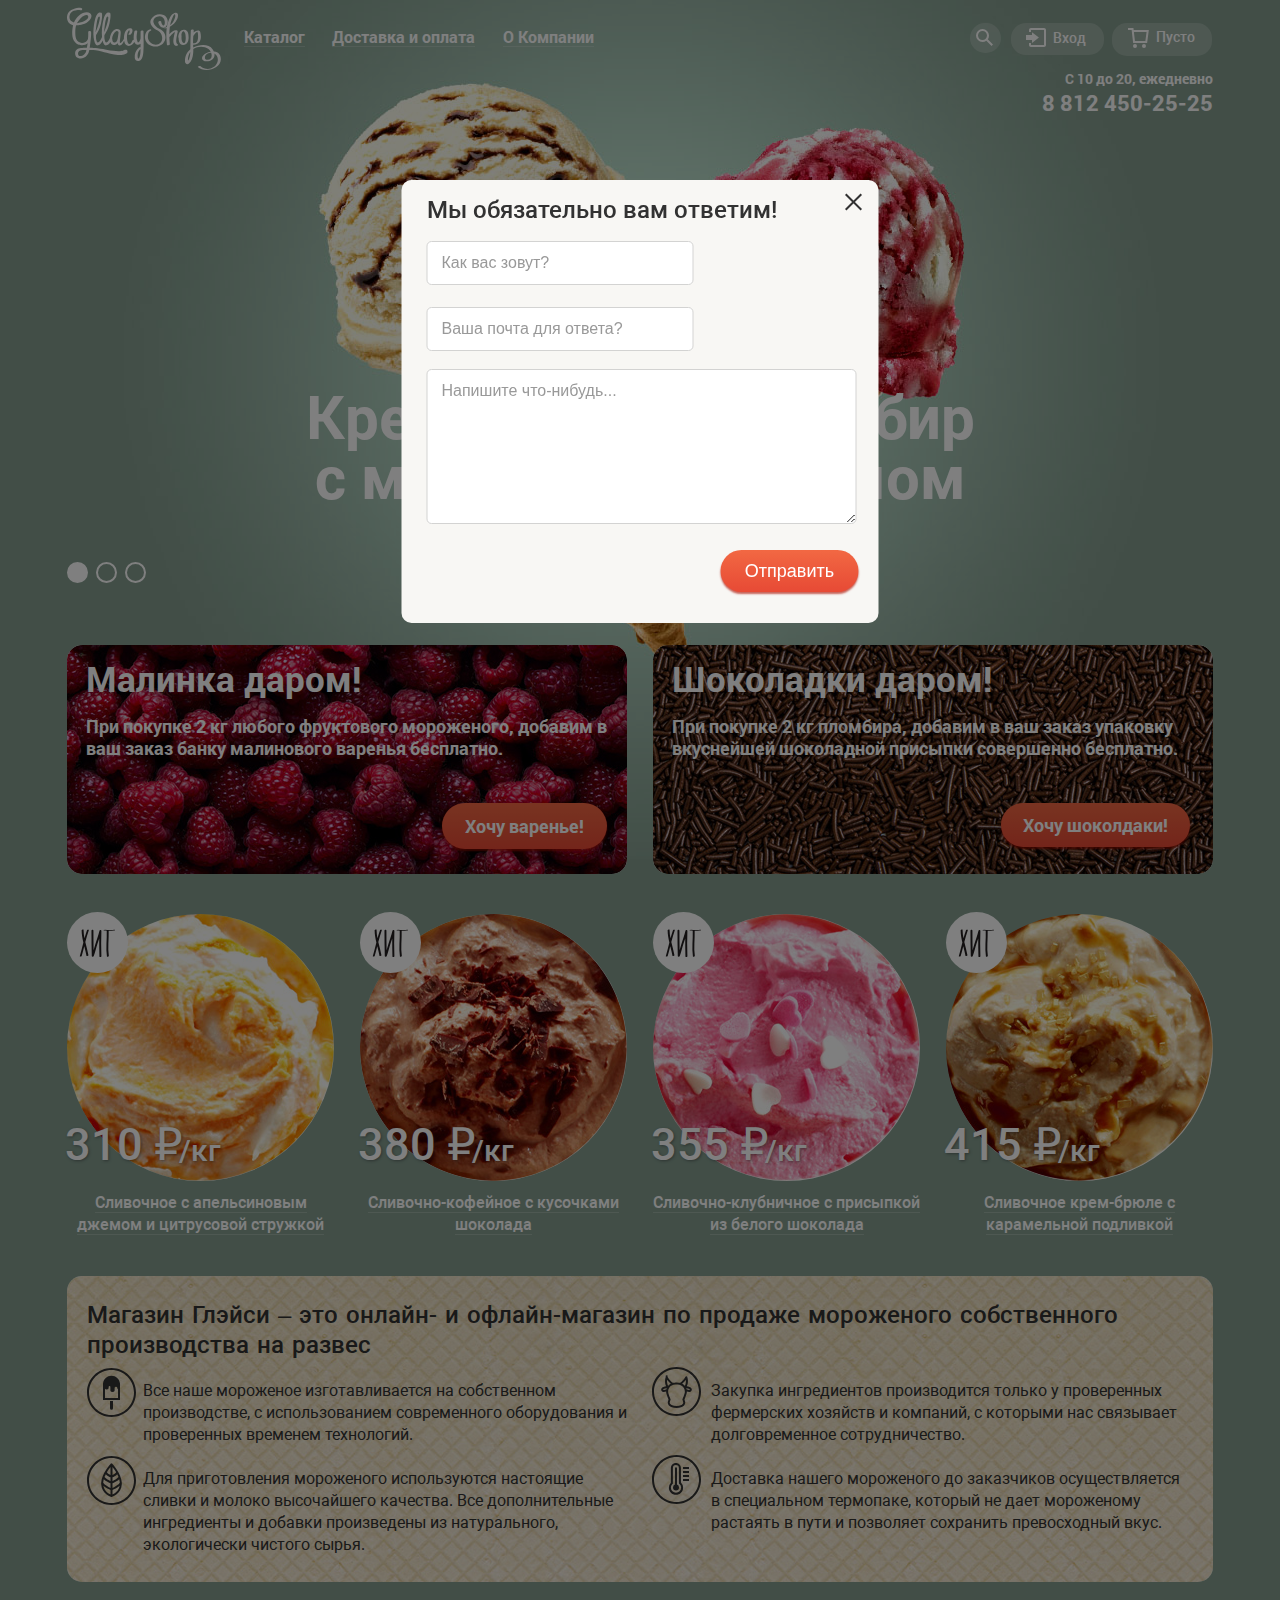
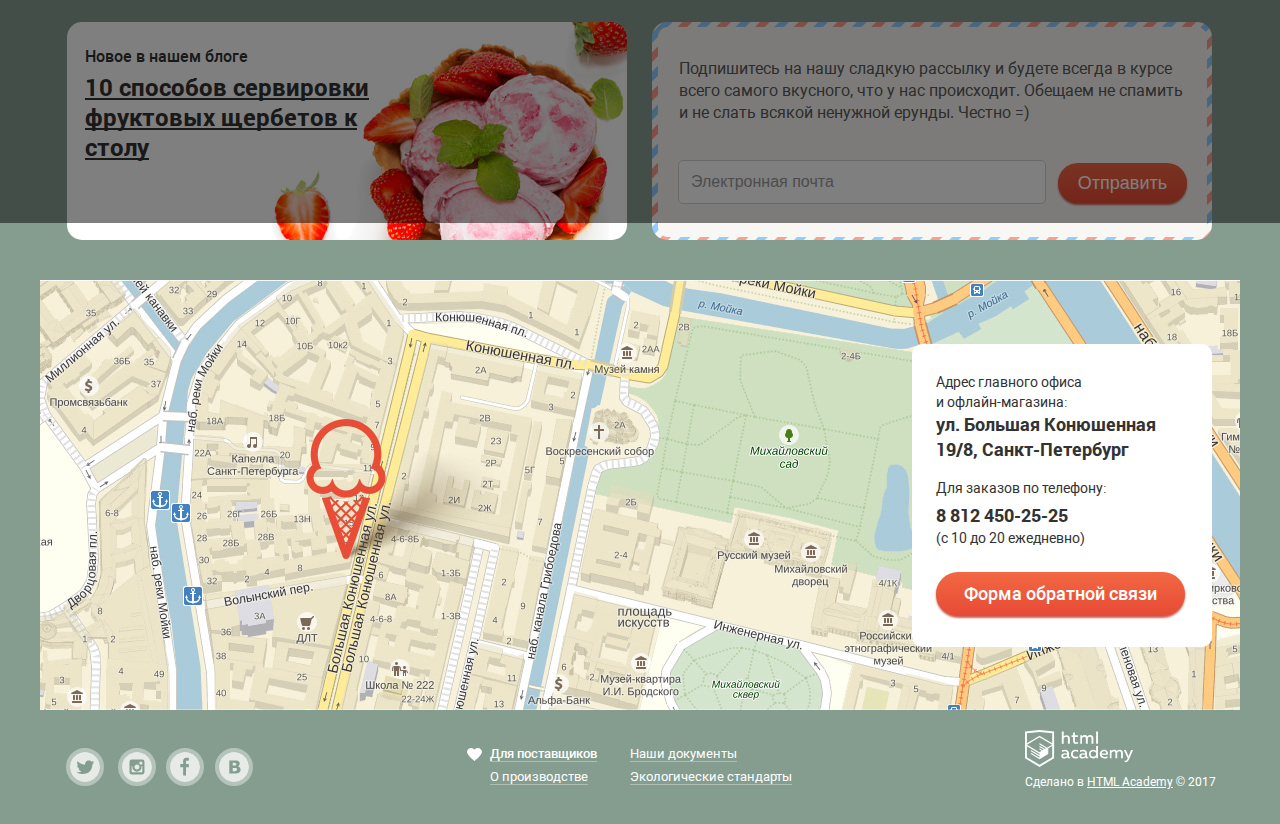
==== index.html @ fcea30af "Правки после предзащиты" ====
<!DOCTYPE html>
<html lang="ru">
<head>
  <meta charset="utf-8">
  <title>HTML Academy: Глейси</title>
  <link href="css/normalize.css" rel="stylesheet">
  <link href="css/style.min.css" rel="stylesheet">
</head>
<body>
  <input class="visually-hidden" type="radio" id="product-1" name="toggle" checked>
  <input class="visually-hidden" type="radio" id="product-2" name="toggle">
  <input class="visually-hidden" type="radio" id="product-3" name="toggle">
  <div class="wrap">
    <div class="container">
      <header class="header">
        <nav class="main-navigation">
          <a class="main-navigation-logo">
            <img class="main-navigation-img" src="img/logo.svg" width="154" height="64" alt="Логотип «GllacyShop»">
          </a>
          <ul class="main-navigation-list">
            <li class="main-navigation-item">
              <a class="main-navigation-link" href="catalog.html">
                <span>Каталог</span>
              </a>
              <ul class="main-navigation-submenu">
                <li class="navigation-submenu-item"><a href="#">Новинки</a></li>
                <li><a href="catalog.html">Сливочное</a></li>
                <li><a href="#">Щербеты</a></li>
                <li><a href="#">Фруктовый лед</a></li>
                <li><a href="#">Мелорин</a></li>
              </ul>
            </li>
            <li class="main-navigation-item">
              <a class="main-navigation-link" href="#">
                <span>Доставка и оплата</span>
              </a>
            </li>
            <li class="main-navigation-item">
              <a class="main-navigation-link" href="#">
                <span>О Компании</span>
              </a>
            </li>
          </ul>
        </nav>
        <div class="user-navigation">
          <div class="user-search">
            <a class="user-search-link" href="#" aria-label="Поиск">
              <svg class="search-icon" xmlns="http://www.w3.org/2000/svg" xmlns:xlink="http://www.w3.org/1999/xlink" width="17" height="17" viewBox="0 0 17 17">
                <path fill="currentColor" d="M16.958 15.527L11.75 10.32A6.455 6.455 0 0 0 13 6.5 6.5 6.5 0 1 0 6.5 13a6.465 6.465 0 0 0 3.839-1.263l5.205 5.204 1.414-1.414zM6.5 11C4.019 11 2 8.981 2 6.5S4.019 2 6.5 2 11 4.019 11 6.5 8.981 11 6.5 11z"/>
              </svg>
            </a>
            <div class="modal">
              <form class="modal-form" method="get">
                <label class="visually-hidden" for="search">Поиск</label>
                <input class="modal-form-item" type="text" id="search" name="search" placeholder="Что ищем?">
                <button class="visually-hidden" type="submit">Найти</button>
              </form>
            </div>
          </div>
          <div class="user-element">
            <a class="link user-element-link" href="#" aria-label="Вход">
              <svg xmlns="http://www.w3.org/2000/svg" xmlns:xlink="http://www.w3.org/1999/xlink" width="21" height="19" viewBox="0 0 21 19">
                <g fill="currentColor">
                  <path d="M6 14.875L12.917 9.5 6 4.125v2.917H-.042v4.917H6z"/>
                  <path d="M18 0H5C3.9 0 3 .9 3 2v2h2V2h13v15H5v-2H3v2c0 1.1.9 2 2 2h13c1.1 0 2-.9 2-2V2c0-1.1-.9-2-2-2z"/>
                </g>
              </svg>
              <span>Вход</span>
            </a>
            <div class="modal-login">
              <form class="user" method="post">
                <p>
                  <label class="visually-hidden" for="login">Электронная почта</label>
                  <input type="email" id="login" name="login" placeholder="Электронная почта" required>
                </p>
                <p>
                  <label class="visually-hidden" for="password">Пароль</label>
                  <input type="password" id="password" name="password" placeholder="Пароль" required>
                </p>
                <p class="modal-login-link">
                  <a class="link" href="#">Забыли пароль?</a>
                </p>
                <p class="modal-login-links">
                  <a class="link" href="#">Новая регистрация</a>
                </p>
                <button type="submit" class="btn modal-btn">Войти</button>
              </form>
            </div>
          </div>
          <div class="user-basket">
            <a class="link user-basket-link" href="#" aria-label="Корзина">
              <svg xmlns="http://www.w3.org/2000/svg" width="21" height="20" viewBox="0 0 21 20">
                <g fill="currentColor">
                  <path d="M5.657 2.031L5.422 0H0v2h3.64l1.5 13h13.988l1.699-12.969H5.657zM17.372 13H6.922L5.888 4.031h12.66L17.372 13z"/>
                  <circle cx="6.984" cy="18" r="2"/>
                  <circle cx="15.984" cy="18" r="2"/>
                </g>
              </svg>
              <span>Пусто</span>
            </a>
          </div>
        </div>
        <div class="user-block">
          <p class="user-text">С 10 до 20, ежедневно</p>
          <p class="user-text-tel">8 812 450-25-25</p>
        </div>
      </header>
      <main class="main-container">
        <h1 class="visually-hidden">Магазин мороженного глейси</h1>
        <section class="slider">
          <div class="slider-controls">
            <label for="product-1">Первый</label>
            <label for="product-2">Второй</label>
            <label for="product-3">Третий</label>
          </div>
          <ul class="slider-list">
            <li class="slider-item slide" id="slide1">
              <h3 class="slide-title">
                Крем-брюле и пломбир с малиновым джемом
              </h3>
              <a class="button slide-button" href="#">Давайте оба!</a>
            </li>
            <li class="slider-item slide" id="slide2">
              <h3 class="slide-title">
                Шоколадный пломбир и лимонный сорбет
              </h3>
              <a class="button slide-button" href="#">Давайте оба!</a>
            </li>
            <li class="slider-item slide" id="slide3">
              <h3 class="slide-title">
                Пломбир с помадкой и клубничный щербет
              </h3>
              <a class="button slide-button" href="#">Давайте оба!</a>
            </li>
          </ul>
        </section>
        <div class="special-offers">
          <h2 class="visually-hidden">Специальные предложения</h2>
          <section class="section-text">
            <h3>Малинка даром!</h3>
            <p>При покупке 2 кг любого фруктового мороженого, добавим в ваш заказ банку малинового варенья бесплатно.</p>
            <a class="btn section-btn" href="#">Хочу варенье!</a>
          </section>
          <section class="section-text-item">
            <h3>Шоколадки даром!</h3>
            <p>При покупке 2 кг пломбира, добавим в ваш заказ упаковку вкуснейшей шоколадной присыпки совершенно бесплатно.</p>
            <a class="btn section-btn-item" href="#">Хочу шоколдаки!</a>
          </section>
        </div>
        <section class="product-line">
          <ul class="product-list">
            <li class="product-item">
              <div class="product-item-link product-hit">
                <img class="product-item-img" src="img/i-orange.jpg" width="267" height="267" alt="Мороженое сливочное с апельсиновым джемом">
                <h3 class="product-item-title">
                  <a class="link product-item-hit" href="#">Cливочное с апельсиновым джемом и цитрусовой стружкой</a>
                </h3>
                <p class="product-item-price">310 ₽
                <span class="product-item-weight">/кг</span>
                </p>
              </div>
              <div class="product-item-cover">
                <a class="btn preview-button" href="#">Быстрый просмотр</a>
              </div>
            </li>
            <li class="product-item">
              <div class="product-item-link product-hit">
                <img class="product-item-img" src="img/i-coffee.jpg" width="267" height="267" alt="Мороженое сливочное-кофейное">
                <h3 class="product-item-title">
                  <a class="link product-item-hit" href="#">Сливочно-кофейное с кусочками шоколада</a>
                </h3>
                <p class="product-item-price">380 ₽
                <span class="product-item-weight">/кг</span>
                </p>
              </div>
              <div class="product-item-cover">
                <a class="btn preview-button" href="#">Быстрый просмотр</a>
              </div>
            </li>
            <li class="product-item">
              <div class="product-item-link product-hit">
                <img class="product-item-img" src="img/i-strawberry.jpg" width="267" height="267" alt="Мороженое сливочно-клубничное">
                <h3 class="product-item-title">
                  <a class="link product-item-hit" href="#">Сливочно-клубничное с присыпкой из белого шоколада</a>
                </h3>
                <p class="product-item-price">355 ₽
                <span class="product-item-weight">/кг</span>
                </p>
              </div>
              <div class="product-item-cover">
                <a class="btn preview-button" href="#">Быстрый просмотр</a>
              </div>
            </li>
            <li class="product-item">
              <div class="product-item-link product-hit">
                <img class="product-item-img" src="img/i-caramel.jpg" width="267" height="267" alt="Мороженое крем-брюле">
                <h3 class="product-item-title">
                  <a class="link product-item-hit" href="#">Сливочное крем-брюле с карамельной подливкой</a>
                </h3>
                <p class="product-item-price">415 ₽
                <span class="product-item-weight">/кг</span>
                </p>
              </div>
              <div class="product-item-cover">
                <a class="btn preview-button" href="#">Быстрый просмотр</a>
              </div>
            </li>
          </ul>
        </section>
        <section class="main-description">
          <h2 class="visually-hidden">Магазин Глэйси (особенности)</h2>
          <p class="main-description-title">Магазин Глэйси – это онлайн- и офлайн-магазин по продаже мороженого собственного производства на развес</p>
          <ul class="main-description-content">
            <li class="main-description-text ice-cream-icon">Все наше мороженое изготавливается на собственном производстве, с использованием современного оборудования и проверенных временем технологий.</li>
            <li class="main-description-text cow-icon">Закупка ингредиентов  производится только у проверенных фермерских хозяйств и компаний, с которыми нас связывает долговременное сотрудничество.</li>
            <li class="main-description-text eco-icon">Для приготовления мороженого используются настоящие сливки и молоко высочайшего качества. Все дополнительные ингредиенты и добавки произведены из натурального, экологически чистого сырья.</li>
            <li class="main-description-text temperature-icon">Доставка нашего мороженого до заказчиков осуществляется в специальном термопаке, который не дает мороженому растаять в пути и позволяет сохранить превосходный вкус.</li>
          </ul>
        </section>
        <div class="main-bottom-content">
          <article class="main-blog">
            <h2 class="main-blog-title">Новое в нашем блоге</h2>
            <h3 class="main-blog-description">
              <a class="link main-blog-link" href="#">10 способов сервировки фруктовых щербетов к столу</a>
            </h3>
          </article>
          <section class="subscribe">
           <h2 class="visually-hidden">Подпишитесь</h2>
            <p class="subscribe-text">Подпишитесь на нашу сладкую рассылку и будете всегда в курсе всего самого вкусного, что у нас происходит. Обещаем не спамить и не слать всякой ненужной ерунды. Честно =)</p>
            <form class="subscribe-form">
              <label class="visually-hidden" for="subscribe-email">Ваша электронная почта</label>
              <input type="email" id="subscribe-email" name="subscribe-email" placeholder="Электронная почта">
              <button class="btn subscribe-btn" type="submit">Отправить</button>
            </form>
          </section>
        </div>
        <section class="contacts">
          <h2 class="visually-hidden">Как до нас добраться</h2>
          <div class="contacts-map">
            <img src="img/index-map.jpg" width="1200" height="430" alt="Логотип «GllacyShop»">
          </div>
          <div class="contacts-address">
            <p class="contacts-add">Адрес главного офиса и офлайн-магазина:</p>
            <b>ул. Большая Конюшенная<br> 19/8, Санкт-Петербург</b>
            <p class="contacts-phone">Для заказов по телефону:</p>
            <b>8 812 450-25-25</b><br>
            <div class="contacts-item">
              <p class="contacts-table">(с 10 до 20 ежедневно)</p>
              <a class="btn callback-link" href="#">Форма обратной связи</a>
            </div>
          </div>
        </section>
        <div class="modal-feedback popup-clik">
          <h2 class="visually-hidden">Форма обратной связи</h2>
          <button class="modal-close" type="button">Закрыть</button>
          <form method="post">
            <p class="modal-caption">Мы обязательно вам ответим!</p>
            <p class="modal-callback-name">
              <label class="visually-hidden" for="feedback-name">Имя</label>
              <input class="callback-name" type="text" id="feedback-name" name="feedback-name" placeholder="Как вас зовут?">
            </p>
            <p class="modal-callback-email">
              <label class="visually-hidden" for="feedback-email">Почта</label>
              <input class="callback-email" type="email" id="feedback-email" name="feedback-email" placeholder="Ваша почта для ответа?" required>
            </p>
            <p class="modal-callback-message">
              <label class="visually-hidden" for="feedback-comment">Сообщение</label>
              <textarea class="callback-message" rows="5" cols="15" id="feedback-comment" name="feedback-comment" placeholder="Напишите что-нибудь..."></textarea>
            </p>
            <button class="btn feedback-button" type="submit">Отправить</button>
          </form>
        </div>
      </main>
      <footer class="main-footer">
        <ul class="social-items">
          <li class="social-item">
            <a class="link social-button" href="https://twitter.com/?lang=ru" aria-label="Твиттер">
              <svg xmlns="http://www.w3.org/2000/svg" width="32" height="32" viewBox="0 0 32 32"><path fill="#FFF" d="M16 0C7.164 0 0 7.164 0 16c0 8.837 7.164 16 16 16 8.837 0 16-7.163 16-16 0-8.836-7.163-16-16-16zm7.944 12.809c-.251 6.516-3.463 10.832-10.992 10.702h-.486c-.447 0-4.543-.443-5.344-1.823 2.479.19 4.247-.406 5.12-1.136-1.048-.289-2.923-.461-3.251-2.848.384.104.618.221 1.299.113-1.307-.824-2.758-1.519-2.679-3.643.311.317 1.164.518 1.46.457-.768-.233-2.149-3.244-.974-4.781 1.984 1.79 4.075 3.482 7.804 3.643.227-2.214 1.24-3.699 3.168-4.325 1.84-.479 3.255.26 3.901 1.138.737-.224 1.453-.466 2.193-.685-.004.833-.569 1.463-.935 1.709.747.165 1.423-.475 1.423-.475-.184.963-1.094 1.725-1.707 1.954z"/></svg>
            </a>
          </li>
          <li class="social-item">
            <a class="link social-button" href="https://www.instagram.com" aria-label="Инстаграм">
              <svg xmlns="http://www.w3.org/2000/svg" width="32" height="32" viewBox="0 0 32 32"><g fill="#FFF"><path d="M20.916 16a4.938 4.938 0 1 1-9.877 0c0-.394.051-.773.138-1.14h-.897v6.838h11.396V14.86h-.897c.086.367.137.746.137 1.14z"/><path d="M15.978 18.659c1.466 0 2.659-1.193 2.659-2.659s-1.193-2.659-2.659-2.659c-1.466 0-2.659 1.193-2.659 2.659s1.192 2.659 2.659 2.659zM18.637 10.302h3.039v3.039h-3.039z"/><path d="M16 0C7.164 0 0 7.164 0 16c0 8.837 7.164 16 16 16 8.837 0 16-7.163 16-16 0-8.836-7.163-16-16-16zm7.955 21.698a2.285 2.285 0 0 1-2.279 2.279H10.279A2.285 2.285 0 0 1 8 21.698V10.302a2.286 2.286 0 0 1 2.279-2.279h11.396a2.286 2.286 0 0 1 2.279 2.279v11.396z"/></g></svg>
            </a>
          </li>
          <li class="social-item">
            <a class="link social-button" href="https://www.facebook.com" aria-label="Фейсбук"><svg xmlns="http://www.w3.org/2000/svg" width="32" height="32" viewBox="0 0 32 32"><path fill="#FFF" d="M16 0C7.164 0 0 7.163 0 16s7.164 16 16 16c8.837 0 16-7.164 16-16S24.837 0 16 0zm4.062 9.455h-3.021v3.444h3.021v3.445h-3.021v8.61H14.02v-8.61H11v-3.445h3.021V9.455c0-1.902 1.353-3.445 3.021-3.445h3.021v3.445z"/></svg>
            </a>
          </li>
          <li class="social-item">
            <a class="link social-button" href="https://vk.com" aria-label="Вконтакте">
              <svg xmlns="http://www.w3.org/2000/svg" width="32" height="32" viewBox="0 0 32 32"><g fill="#FFF"><path d="M16.637 14.495c.402-.019.719-.082.951-.188.326-.145.54-.33.641-.559.101-.229.15-.496.15-.797 0-.232-.058-.465-.174-.697-.116-.232-.322-.405-.617-.517-.264-.1-.592-.155-.984-.165a76.242 76.242 0 0 0-1.652-.014h-.339v2.965h.565c.571 0 1.057-.009 1.459-.028zM18.118 17.084c-.282-.081-.672-.125-1.166-.132a127.97 127.97 0 0 0-1.55-.009h-.79v3.493h.264c1.014 0 1.74-.003 2.18-.009a3.2 3.2 0 0 0 1.212-.245c.377-.157.633-.364.774-.625s.214-.562.214-.9c0-.446-.088-.788-.261-1.03-.17-.241-.464-.423-.877-.543z"/><path d="M16 0C7.164 0 0 7.164 0 16c0 8.837 7.164 16 16 16 8.837 0 16-7.163 16-16 0-8.836-7.163-16-16-16zm6.602 20.531a3.73 3.73 0 0 1-1.124 1.327c-.552.415-1.161.71-1.823.886s-1.501.264-2.519.264h-6.121V8.987h5.443c1.13 0 1.957.038 2.48.113a5.126 5.126 0 0 1 1.561.5c.533.27.929.632 1.189 1.087.26.455.392.975.392 1.558 0 .678-.179 1.278-.536 1.795-.358.518-.863.92-1.517 1.208v.075c.917.182 1.642.559 2.179 1.13.537.571.807 1.325.807 2.261 0 .678-.138 1.283-.411 1.817z"/></g></svg>
            </a>
          </li>
        </ul>
        <ul class="footer-nav">
          <li class="footer-list footer-list-item">
            <a class="link footer-list-link" href="#">Для поставщиков</a>
          </li>
          <li class="footer-list">
            <a class="link footer-list-link" href="#">Наши документы</a>
          </li>
          <li class="footer-list">
            <a class="link footer-list-link" href="#">О производстве</a>
          </li>
          <li class="footer-list">
            <a class="link footer-list-link" href="#">Экологические стандарты</a>
          </li>
        </ul>
        <div class="footer-copyright">
          <a class="link" href="https://htmlacademy.ru/intensive/htmlcss" aria-label="html academy">
            <img class="footer-html-logo" src="img/logo-htmlacademy-small.svg" width="108" height="39" alt="Логотип HTML Academy">
          </a>
          <p class="footer-html-text">Сделано в <a href="https://htmlacademy.ru/intensive/htmlcss">HTML Academy</a> © 2017</p>
        </div>
      </footer>
    </div>
  </div>
  <script src="js/gllacy.min.js"></script>
</body>
</html>
---- css/style.min.css ----
@font-face{font-weight:400;font-family:"Roboto";font-style:normal;src:local("Roboto Regular"),url(../fonts/roboto.woff2) format("woff2"),url(../fonts/roboto.woff) format("woff")}@font-face{font-weight:500;font-family:"Roboto";font-style:normal;src:local("Roboto Medium"),url(../fonts/robotomedium.woff2) format("woff2"),url(../fonts/robotomedium.woff) format("woff")}@font-face{font-weight:700;font-family:"Roboto";font-style:normal;src:local("Roboto Bold"),url(../fonts/robotobold.woff2) format("woff2"),url(../fonts/robotobold.woff) format("woff")}html{box-sizing:border-box}*,*:before,*:after{box-sizing:inherit}body{min-width:1200px;margin:0;padding:0;font-weight:400;font-size:16px;line-height:22px;font-family:"Roboto","Arial",sans-serif;color:#fff;background-color:#849d8f}.visually-hidden:not(:focus):not(:active),input[type="checkbox"].visually-hidden,input[type="radio"].visually-hidden{position:absolute;width:1px;height:1px;margin:-1px;padding:0;overflow:hidden;white-space:nowrap;border:0;clip:rect(0 0 0 0)}.wrap{background-color:#849d8f;background-image:url(../img/creamy-slaider1.jpg);background-repeat:no-repeat;background-position:top center;transition:background-image .5s ease,background-color .5s ease}.wrap::before,.wrap::after{content:"";visibility:hidden}.wrap::before{background-image:url("../img/creamy-slaider2.jpg")}.wrap::after{background-image:url("../img/creamy-slaider3.jpg")}.container{width:1200px;margin:0 auto;padding:0 27px}.btn{display:inline-block;padding:12px 22px;font-weight:600;font-size:31px;line-height:41px;vertical-align:top;text-align:center;color:#fff;text-decoration:none;background:#f26843;background-image:linear-gradient(to top,#e74a35,#f26843);border:0;border-radius:50px;box-shadow:0 2px 2px 0 rgba(172,16,0,0.64);cursor:pointer}.btn:hover{background:linear-gradient(to bottom,#f58669 0,#ec6f5e 100%);box-shadow:0 2px 2px rgba(172,16,0,1)}.btn:active{background:linear-gradient(to bottom,#d84732 0,#e1613e 100%);box-shadow:inset 0 2px 2px rgba(172,16,0,1)}.link{color:#fff;text-decoration:none}.header{display:flex;flex-direction:row;flex-wrap:wrap}.main-navigation{display:flex;width:587px}.main-navigation-logo{margin-top:7px}.main-navigation-list{display:flex;flex-wrap:wrap;margin:0;padding:0;padding-top:22px;padding-left:10px;list-style:none;font-weight:700;font-size:16px;line-height:18px}.main-navigation-list li:first-child{margin-right:1px}.main-navigation-list li:nth-child(2){margin-right:2px}.main-navigation-link{display:inline-block;padding:6px 13px;vertical-align:middle;color:#fff;text-decoration:none}.main-navigation-list span{display:inline-block;vertical-align:baseline;border-bottom:1px solid rgba(255,255,255,0.2)}.main-navigation-item{position:relative;z-index:1}.main-navigation-link:hover,.main-navigation-link:focus{display:inline-block;padding:6px 13px;vertical-align:middle;background-color:#d07058;border-radius:15px}.main-navigation-link:hover>span,.main-navigation-link:focus>span{border-bottom:0}.main-navigation-link:active{padding:6px 13px;color:#323232;background-color:#ededed;border-radius:15px;box-shadow:inset 0 2px 1px 0 #696969}.main-navigation-submenu{position:absolute;top:38px;left:-6px;display:none;width:143px;color:#323232;background-color:#f8f7f4;border-radius:5px;box-shadow:0 20px 20px 0 rgba(0,0,0,0.4)}.main-navigation-items{border-radius:5px}.main-navigation-submenu a{display:inline-block;padding:6px 13px;font-size:14px;line-height:16px;vertical-align:middle;color:#323232;text-decoration:none}.navigation-submenu-item::before{content:"";position:absolute;top:37px;left:7px;width:128px;height:1px;background-color:#d1d0ce}.navigation-submenu-current{background-color:#d07058}.main-navigation-item:hover .main-navigation-submenu{display:block}.main-navigation-submenu{margin:0;padding:0;list-style:none}.main-navigation-submenu li:first-child{padding-top:4px;padding-bottom:9px;padding-left:6px}.main-navigation-submenu li:not(:first-child){margin:0;padding-bottom:3px;padding-left:6px;font-weight:400;font-size:14px;line-height:16px}.main-navigation-submenu li:last-child{padding-bottom:9px}.main-navigation-submenu li:hover,.main-navigation-submenu li:hover{background-color:#fbded8}.main-navigation-submenu li:active{background-color:#f6b5a5}.user-navigation{display:flex;width:550px;margin-top:23px;padding:0;padding-left:316px;list-style:none;font-weight:500;font-size:14px;line-height:16px}.user-search{position:relative;z-index:1;margin-right:10px}.user-search-link{display:inline-block;width:31px;height:30px;padding-top:6px;padding-left:6px;vertical-align:middle;background-color:rgba(255,255,255,0.2);border-radius:15px}.user-search-link svg{color:#fff}.user-search-link:hover,.user-search-link:focus{background-color:#fff}.user-search a:hover>svg,.user-search a:focus>svg{color:#000}.modal{position:absolute;top:35px;right:4px;display:none;width:341px;height:84px;background-color:#fff;border-radius:5px;box-shadow:0 20px 20px 0 rgba(0,0,0,0.4)}.modal-form-item{width:311px;height:44px;margin-top:18px;margin-left:16px;padding-left:13px;font-weight:700;font-size:14px;line-height:24px;color:#323232;border:1px solid #d3d3d2;border-radius:5px;outline:0}.modal-form-item::placeholder{font-weight:300;text-align:left;color:#999;box-shadow:0 0 0 2px rgba(178,178,178,0.52)}.modal-form-item:hover{box-shadow:0 0 0 2px rgba(154,154,154,0.52)}.modal-form-item:focus{box-shadow:0 0 0 2px rgba(46,136,228,0.52)}.user-search:hover .modal{display:block}.user-element{position:relative;z-index:1;margin-right:8px}.user-element-link{display:inline-block;width:93px;height:32px;padding-top:5px;padding-left:15px;vertical-align:middle;background-color:rgba(255,255,255,0.2);border-radius:15px}.user-element-link svg{color:#fff}.user-element-link span{display:block;margin-top:-20px;margin-left:27px}.user-element-link:hover{background-color:#fff}.user-element a:hover>svg,.user-element a:hover>span{color:#000}.modal-login{position:absolute;top:36px;right:2px;display:none;width:277px;height:214px;background-color:#f8f7f4;border-radius:5.1px;box-shadow:0 20px 20px 0 rgba(0,0,0,0.4)}.modal-login input{width:241px;height:44px;margin-top:21px;margin-left:20px;padding:9px 0 12px 11px;font-weight:700;font-size:14px;line-height:24px;color:#999;border:1px solid #d3d3d2;border-radius:5px;outline:0}.modal-login input:required{color:#323232}.modal-login input::placeholder{font-weight:300;text-align:left;color:#999;box-shadow:0 0 0 2px rgba(178,178,178,0.52)}.modal-login input:hover{box-shadow:0 0 0 2px rgba(154,154,154,0.52)}.modal-login input:focus{box-shadow:0 0 0 2px rgba(46,136,228,0.52)}.modal-login p{margin:0;padding:0}.modal-login-link a,.modal-login-links a{font-weight:300;font-size:13px;line-height:24px;color:#323232;border-bottom:1px solid #adacaa}.modal-login-link{position:absolute;top:147px;right:7px;display:inline-block;width:131px;margin:0;padding:0;vertical-align:middle}.modal-login-links{position:absolute;top:168px;right:7px;display:inline-block;width:131px;margin:0;padding:0;vertical-align:middle}.modal-login-link a:hover,.modal-login-links a:hover{color:#e84d37;border-bottom:1px solid rgba(249,205,196,0.3)}.modal-btn{display:inline-block;width:100px;margin:0;margin-top:20px;margin-left:18px;padding:10px 20px;font-weight:600;font-size:18px;line-height:24px;vertical-align:center;box-shadow:0 1px 2px 0 #ac1000}.user-element:hover .modal-login{display:block}.user-basket-link{display:inline-block;width:100px;height:33px;padding-top:5px;padding-left:16px;vertical-align:middle;background-color:rgba(255,255,255,0.2);border-radius:15px}.user-basket-link svg{color:#fff}.user-basket-link span{display:block;margin-top:-22px;margin-left:28px}.user-basket-link:hover{background-color:#fff}.user-basket a:hover>svg,.user-basket a:hover>span{color:#000}.user-block{display:flex;flex-direction:column;justify-content:flex-end;align-items:flex-end;margin-top:-18px;margin-left:auto}.user-text{margin:12px 0;padding:0;font-weight:700;font-size:14px;line-height:16px}.user-text-tel{margin:-8px 0;padding:0;font-weight:700;font-size:22px;line-height:24px;color:#fff;border:0}.slider{position:relative;padding-top:319px;text-align:center;color:#fff}.slider-list{margin:0;padding:0;list-style:none}.slide{display:none}.slide-title{width:700px;margin:0 auto;margin-top:-40px;margin-bottom:32px;font-weight:800;font-size:60px;line-height:60px}.button{display:inline-block;padding:12px 44px;font-weight:600;font-size:31px;line-height:41px;vertical-align:top;text-align:center;color:#fff;text-decoration:none;text-shadow:0 2px 5px rgba(160,32,11,0.76);background:#f26843;background:linear-gradient(to bottom,#f26843 0,#e74a35 100%);border:0;border-radius:50px;box-shadow:0 2px 2px rgba(172,16,0,0.64);cursor:pointer}.button:hover{background:linear-gradient(to bottom,#f58669 0,#ec6f5e 100%);box-shadow:0 2px 2px rgba(172,16,0,1)}.button:active{background:linear-gradient(to bottom,#d84732 0,#e1613e 100%);box-shadow:inset 0 2px 2px rgba(172,16,0,1)}.slider-controls{position:absolute;bottom:19px;left:0;z-index:20;font-size:0}.slider-controls label{display:inline-block;width:21px;height:21px;margin-right:8px;vertical-align:top;background-color:transparent;border:2px solid #fff;border-radius:50%;cursor:pointer}.slider-controls label:hover{background-color:rgba(255,255,255,0.4)}#product-1:checked ~ .wrap{background-color:#849d8f;background-image:url("../img/creamy-slaider1.jpg")}#product-2:checked ~ .wrap{background-color:#8996a6;background-image:url("../img/creamy-slaider2.jpg")}#product-3:checked ~ .wrap{background-color:#9d8b84;background-image:url("../img/creamy-slaider3.jpg")}#product-1:checked ~ .wrap #slide1,#product-2:checked ~ .wrap #slide2,#product-3:checked ~ .wrap #slide3{display:block}#product-1:checked ~ .wrap label[for="product-1"],#product-2:checked ~ .wrap label[for="product-2"],#product-3:checked ~ .wrap label[for="product-3"]{background-color:#fff}.special-offers{position:relative;display:flex;margin-top:42px;margin-bottom:40px}.section-text{width:560px;margin-right:26px;padding:0;padding-bottom:25px;background-color:#3d052b;background-image:url(../img/i-rasberries.jpg);border-radius:15px}.section-text h3{margin:13px 19px;padding:0;font-weight:700;font-size:35px;line-height:41px}.section-text p{margin:16px 19px;margin-bottom:44px;padding:0;font-weight:600;font-size:18px;line-height:22px}.section-btn{display:inline-block;width:165px;margin-left:375px;padding:11px 22px;font-weight:600;font-size:18px;line-height:24px;vertical-align:center}.section-text-item{width:560px;margin:0;padding:0;padding-bottom:25px;background-color:#1a140f;background-image:url(../img/i-chocolate.jpg);border-radius:15px}.section-text-item h3{margin:13px 19px;padding:0;font-weight:700;font-size:35px;line-height:41px}.section-text-item p{margin:16px 19px;margin-bottom:44px;padding:0;font-weight:600;font-size:18px;line-height:22px}.section-btn-item{display:inline-block;width:189px;margin-left:348px;padding:10px 20px;font-weight:600;font-size:18px;line-height:24px;vertical-align:center}.product-line{margin-bottom:40px}.product-list{display:flex;flex-wrap:wrap;width:1172px;margin:0;padding:0;list-style:none}.product-item-link{position:relative;z-index:2;width:267px;margin-right:26px}.product-hit::before{content:"";position:absolute;top:-2px;left:0;width:61px;height:61px;background-image:url(../img/icon-hit.svg)}.product-item-img{margin-bottom:5px;border-radius:150px}.product-item-title{margin:0;padding:0;font-weight:500;font-size:16px;line-height:22px;text-align:center}.product-item-hit{border-bottom:1px solid rgba(255,255,255,0.2)}.product-item-hit:hover,.producr-item-hit:focus{color:#ffbc9e;border-bottom:1px solid rgba(249,205,196,0.3)}.product-item-price{position:absolute;bottom:80px;left:-2px;margin:0;padding:0;font-weight:500;font-size:45px;text-shadow:.5px .9px 3px rgba(49,50,53,0.5)}.product-item-weight{min-width:50px;position:absolute;top:-6px;left:114px;margin:0;padding:0;font-weight:500;font-size:30px;line-height:45px}.product-item{position:relative}.product-item:hover .product-item-cover{display:block}.product-item-cover{position:absolute;top:-9px;left:-11px;display:none;width:293px;min-height:405px;padding-top:339px;font-weight:700;font-size:18px;line-height:24px;background:rgba(248,247,244,0.2);border-radius:11px;box-shadow:0 20px 20px rgba(0,0,0,0.4)}.preview-button{display:block;width:200px;height:44px;margin-left:45px;padding:10px;font-weight:700;font-size:18px;line-height:24px;color:#fefefe}.main-description{min-height:306px;margin-bottom:40px;padding:24px 31px 2px 20px;color:#323232;background-color:#c4c3b0;background-image:url(../img/bg-wafer.jpg);background-repeat:repeat;border-radius:15px}.main-description-title{margin:0;margin-bottom:20px;padding:0;font-weight:500;font-size:24px;line-height:30px;word-spacing:2px}.main-description-content{display:flex;flex-wrap:wrap;margin:0;padding:0;list-style:none;font-weight:400;font-size:16px;line-height:22px}.main-description-text{position:relative;width:547px;margin-bottom:22px;padding-left:56px}.main-description-content li:nth-child(2n){position:relative;margin-bottom:22px;padding-left:77px}.main-description-text::before{content:"";position:absolute;top:-12px;left:0;width:49px;height:49px;background-repeat:no-repeat;background-position:0 0}.ice-cream-icon::before{background-image:url(../img/s-icon-icecream.svg)}.cow-icon::before{background-image:url(../img/s-icon-cow.svg)}.main-description-content li:nth-child(2n)::before{content:"";position:absolute;top:-13px;left:18px;width:49px;height:49px;background-repeat:no-repeat;background-position:0 0}.eco-icon::before{background-image:url(../img/s-icon-raw.svg)}.temperature-icon::before{background-image:url(../img/s-icon-temp.svg)}.main-bottom-content{display:flex;flex-wrap:wrap;margin-bottom:40px}.main-blog{width:560px;margin-right:25px;color:#323232;background-color:#fff;background-image:url(../img/index-sherbet-bg.jpg);border-radius:15px}.main-blog-title{margin:0;padding:24px 18px;padding-bottom:4px;font-weight:500;font-size:16px;line-height:22px}.main-blog-description{margin:0;padding:0 18px}.main-blog-link{display:inline-block;width:289px;margin-bottom:78px;font-weight:700;font-size:24px;line-height:30px;vertical-align:middle;color:#323232;text-decoration:underline;text-decoration-skip-ink:none}.main-blog-link:hover,.main-blog-link:active{color:#e84d37}.subscribe{width:560px;padding-bottom:8px;color:#5a5a5a;background-color:#f8f7f4;background-image:url(../img/index-post-bg.jpg);border-radius:15px}.subscribe-text{display:inline-block;margin:0;padding:36px 27px;padding-bottom:4px;font-size:16px;line-height:22px;vertical-align:middle}.subscribe-form{margin-top:32px;margin-left:26px}.subscribe input{width:368px;height:44px;padding-left:12px;font-weight:700;font-size:16px;line-height:24px;border:1px solid #d3d3d2;border-radius:5px}.subscribe input::placeholder{font-weight:400;color:#999}.subscribe input:hover{box-shadow:0 0 0 2px rgba(154,154,154,0.52)}.subscribe input:focus{box-shadow:0 0 0 2px rgba(46,136,228,0.52)}.subscribe-btn{display:inline-block;width:129px;margin-left:8px;padding:8px 10px;font-weight:500;font-size:18px;line-height:24px;vertical-align:middle}.contacts{position:relative}.contacts-map{width:1200px;height:430px;margin:0 -27px;padding:0;background-color:#f7f1d9;background-image:url("../img/index-map.jpg");background-repeat:no-repeat}.contacts-address{position:absolute;top:64px;right:1px;width:300px;padding:28px 24px;color:#323232;background-color:#fff;border-radius:10px}.contacts-add{width:148px;margin:0;padding:0;font-size:14px;line-height:20px}.contacts-address b{font-weight:700;font-size:18px;line-height:24px}.contacts-phone{margin:0;padding-top:16px;padding-bottom:5px;font-size:14px;line-height:20px}.contacts-table{margin:0;padding-top:0;padding-bottom:24px;font-size:14px;line-height:20px}.callback-link{margin-bottom:3px;padding:10px 28px;font-weight:500;font-size:18px;line-height:24px}.modal-feedback{position:fixed;top:20%;left:50%;z-index:20;display:none;width:477px;height:443px;padding:16px;padding-left:25px;color:#323232;background-color:#f8f7f4;border-radius:10px;box-shadow:0 0 0 1200px rgba(0,0,0,0.5);transform:translateX(-50%)}.popup-clik{display:block}.modal-caption{margin:0;margin-bottom:17px;padding:0;font-weight:500;font-size:24px;line-height:28px}.modal-callback-name{margin:0;margin-bottom:22px;padding:0}.modal-callback-email{margin:0;margin-bottom:18px;padding:0}.modal-close{position:absolute;top:14px;right:17px;width:18px;height:18px;font-size:0;background-color:transparent;border:0;cursor:pointer}.modal-close::before,.modal-close::after{content:"";position:absolute;top:7px;left:-1px;width:22px;height:2px;background-color:#323232}.modal-close::before{transform:rotate(45deg)}.modal-close::after{transform:rotate(-45deg)}.modal-feedback input,.modal-feedback textarea{width:267px;height:44px;padding:14px 0 14px 14px;font-weight:700;font-size:16px;line-height:24px;color:#000;border:1px solid #d3d3d2;border-radius:5px}.modal-feedback textarea{width:430px;height:155px;padding:9px 0 14px 14px}.modal-feedback input::placeholder,.modal-feedback textarea::placeholder{font-weight:400;color:#999}.modal-feedback input:hover,.modal-feedback textarea:hover{box-shadow:0 0 0 2px rgba(154,154,154,0.52)}.modal-feedback input:focus,.modal-feedback textarea:focus{box-shadow:0 0 0 2px rgba(46,136,228,0.52)}.modal-callback-message{margin:0;margin-bottom:20px;padding:0}.feedback-button{display:inline-block;width:138px;margin-left:294px;padding:9px 18px;font-weight:500;font-size:18px;line-height:24px;vertical-align:middle}.main-footer{display:flex;margin:1px -27px;padding:0}.social-items{display:flex;flex-wrap:wrap;margin:37px 26px;padding:0;list-style:none}.social-item{margin-right:14px}.social-items li:nth-child(2){margin-right:10px}.social-items li:nth-child(3){margin-right:11px}.social-button{display:flex;justify-content:center;align-items:center;width:38px;height:38px;border:4px solid #c2cec7;border-radius:50%;opacity:.8}.social-button:hover,.social-button:focus{border:4px solid #dae2de;opacity:1}.social-button:active{border:4px solid #d4ddd8;opacity:.9}.footer-nav{position:relative;display:flex;flex-wrap:wrap;width:360px;margin:34px 60px 33px 197px;padding:0;list-style:none;font-size:13px;line-height:18px}.footer-list{min-width:116px;margin-right:24px}.footer-list-item{font-weight:500}.footer-list-item::before{content:"";position:absolute;top:3px;right:368px;width:15px;height:13px;background-image:url(../img/icon-heart.svg)}.footer-list-link{border-bottom:1px solid #aebeb5}.footer-list-link:hover,.footer-list-link:focus,.footer-list-link:active{color:#ffbc9e;border-bottom:1px solid #ffbc9e}.footer-copyright{display:flex;flex-direction:column;margin:18px 10px 20px 115px;padding:0;font-size:12px;line-height:18px}.footer-html-logo{margin:0;padding:0}.footer-html-text{margin:0;padding:0}.footer-html-text:hover,.footer-html-text:focus,.footer-html-text:active{color:#ffbc9e}.footer-html-text a{list-style:none;color:#fff}.footer-html-text:hover>a,.footer-html-text:focus>a,.footer-html-text:active>a{color:#ffbc9e}.wrap-inner{background:linear-gradient(to top,#9cb0a5,#849d8f)}.user-navigation-inner{margin-top:22px;padding-left:298px}.main-navigation-inner{display:inline-block;padding:6px 13px;vertical-align:middle;background-color:#d07058;border-radius:15px}.main-navigation-inner span{border-bottom:0}.user-basket-inner{width:117px;color:#000;background-color:#f8f7f4}.user-basket-inner span{margin-top:-20px;margin-left:26px}.basket-modal{position:absolute;top:57px;right:147px;z-index:1;display:none;width:540px;height:242px;background-color:#f8f7f4;border-radius:5px;box-shadow:0 20px 20px 0 rgba(0,0,0,0.4)}.user-basket-item:hover .basket-modal{display:block}.basket-items{display:flex;flex-wrap:wrap;margin:19px 0}.basket-items::before{content:"";position:absolute;top:130px;right:15px;width:510px;height:1px;background-color:#cacac7}.basket-item{display:flex;width:490px;margin:0;margin-bottom:22px;padding:0;font-size:13px;line-height:16px;color:#323232}.item-remove-btn{position:absolute;top:28px;left:16px;width:11px;height:11px;font-size:0;background-color:transparent;border:0;cursor:pointer}.item-remove-btn::before,.item-remove-btn::after{content:"";position:absolute;top:7px;left:-1px;width:14px;height:1px;background-color:#323232}.item-remove-btn::before{transform:rotate(45deg)}.item-remove-btn::after{transform:rotate(-45deg)}.item-remove-btns{position:absolute;top:82px;left:16px}.basket-item img{margin-right:14px;border-radius:30px}.basket-text{width:229px;margin:0;margin-top:9px;margin-right:18px;padding:0}.basket-text-weight{margin:0;margin-top:9px;margin-right:2px}.basket-text-price{margin:0;margin-top:9px;margin-right:31px;color:#999}.basket-text-pr{margin:0;margin-top:9px}.items-total{position:absolute;top:145px;right:13px;display:flex}.items-total p{margin:0;margin-right:5px;padding:0;font-size:15px;line-height:18px;color:#323232}.items-total-btn{position:absolute;top:175px;right:15px;display:inline-block;width:170px;padding:10px 3px;font-weight:500;font-size:18px;line-height:24px;vertical-align:middle;box-shadow:0 1px 2px 0 #ac1000}.inner-container{margin-top:-10px}.breadcrumbs{display:flex;flex-wrap:wrap;margin:0;margin-bottom:2px;padding:0}.breadcrumbs li{margin-right:21px;list-style:none;font-size:14px;line-height:16px}.breadcrumbs-link{color:#fff;text-decoration:none;border-bottom:1px solid #aebeb5}.breadcrumbs-link:hover,.breadcrumbs-link:focus{color:#ffbc9e;border-bottom:1px solid rgba(249,205,196,0.3)}.breadcrumbs-item{position:relative}.breadcrumbs-item:not(:last-child)::after{content:"»";position:absolute;top:0;left:60px;width:5px;height:5px}.inner-filters{margin-bottom:62px}.inner-filters-title{margin:0;margin-bottom:22px;padding:0;font-weight:400;font-size:35px;line-height:45px}.filter-wrap{display:flex;margin-bottom:4px;font-size:16px;line-height:18px}.filter-sort{margin:0;padding:0;padding-top:9px;font-size:14px;line-height:16px}.filter-sort legend{margin-left:15px}.sorting{position:relative;padding:9px 5px 9px 14px;color:#fff;background-color:rgb(248,247,244,0.2);border-radius:50px}.sorting::after{content:"";position:absolute;top:12px;right:14px;z-index:1;width:0;height:0;border:5px solid transparent;border-top:10px solid #fff}.sorting select{position:relative;z-index:2;min-width:174px;font-size:16px;line-height:18px;font-weight:500;color:#fff;background-color:transparent;border:0;-webkit-appearance:none;-moz-appearance:none;appearance:none}.sorting select::-ms-expand{display:none}.sorting option{font-size:11px;line-height:16px}.sorting:hover{background-color:rgb(248,247,244,0.2)}.sorting:hover::after{border-top-color:#000}.sorting:hover select{color:#000}.sorting select:hover,.sorting select:focus{color:#323232}.sorting select:focus:not(:hover){background-color:#fff}.inner-filters fieldset{border:0}.filter-range{font-size:14px;line-height:16px}.filter-range-title{margin-top:-5px;margin-bottom:5px;margin-left:15px}.filter-range-title input{width:30px;font-size:14px;line-height:16px;color:#fff;background:transparent;border:0}.range-controls{position:relative;padding:7px;padding-left:3px}.range-controls .scale{width:176px;height:4px;padding-left:30px;background-color:rgba(248,247,244,0.5)}.range-controls .bar{width:97px;height:4px;background-color:#f8f7f4}.range-controls .toggle{position:absolute;top:-1px;left:0;width:20px;height:20px;padding:0;background-color:#ababab;border:8px solid #fff;border-radius:50%;-webkit-box-shadow:0 2px 1px 0 #cfcfcf;box-shadow:0 2px 1px 0 #cfcfcf;cursor:pointer}.range-controls .toggle:hover{width:22px;height:22px;border:9px solid #fff}.range-controls .toggle-min{left:15px}.range-controls .toggle-max{left:113px}.range-filter{width:220px;height:37px;padding-top:10px;padding-left:20px;background-color:#9db1a5;border-radius:20px}.filter-item legend{padding-bottom:5px;padding-left:16px;font-weight:500;font-size:14px;line-height:16px}.filter-block{font-size:14px;line-height:16px}.filter-block-list{display:flex;flex-wrap:wrap;width:415px;margin:0;margin-top:3px;margin-left:-14px;padding:0;padding-top:10px;padding-bottom:7px;padding-left:48px;list-style:none;font-weight:500;font-size:16px;line-height:18px;background-color:rgb(248,247,244,0.2);border-radius:20px}.filter-option-block:not(:last-child){margin-right:49px}.option-block{display:block}.radio-box{position:absolute;width:22px;height:22px;margin-top:-3px;margin-left:-32px;background-image:url(../img/radio-off.svg);background-repeat:no-repeat;opacity:.8}.radio-input:checked+.radio-box{background-image:url(../img/radio-on.svg)}.radio-input:hover+.radio-box,.check-input:focus+.radio-box{background-image:url(../img/radio-off.svg);opacity:1}.radio-input:checked:hover+.radio-box,.radio-input:checked:focus+.radio-box{background-image:url(../img/radio-on.svg);opacity:1}.radio-input:disabled+.radio-box{background-image:url(../img/radio-on.svg);opacity:.4}.radio-input:checked:disabled+.radio-box{background-image:url(../img/radio-off.svg);opacity:.4}.filter-line-wrap{display:flex;margin-bottom:-21px;font-size:14px;line-height:16px}.filter-line-block{margin:0;padding:0}.filter-line-block legend{margin:0;margin-top:1px;margin-left:15px;padding:0}.filter-line-list{display:flex;flex-wrap:wrap;width:703px;height:35px;margin:0;margin-top:8px;padding:0;list-style:none;font-size:16px;line-height:18px;background-color:rgb(248,247,244,0.2);border-radius:20px}.filter-option{margin-top:9px;margin-left:-5px}.option{display:block;margin-bottom:5px}.check{padding-right:1px;padding-left:55px}.check-item{padding-right:4px}.check-box{position:absolute;width:24px;height:20px;margin-top:-1px;margin-left:-32px;background-image:url(../img/checkbox-off.svg);background-repeat:no-repeat;opacity:.8}.check-input:checked+.check-box{background-image:url(../img/checkbox-on.svg)}.check-input:hover+.check-box,.check-input:focus+.check-box{background-image:url(../img/checkbox-off.svg);opacity:1}.check-input:checked:hover+.check-box,.check-input:checked:focus+.check-box{background-image:url(../img/checkbox-on.svg);opacity:1}.check-input:disabled+.check-box{background-image:url(../img/checkbox-on.svg);opacity:.4}.check-input:checked:disabled+.check-box{background-image:url(../img/checkbox-off.svg);opacity:.4}.filter-btn{display:inline-block;width:144px;height:37px;margin-top:22px;margin-left:14px;font-size:16px;line-height:18px;vertical-align:middle;color:#fff;background-color:rgb(248,247,244,0.2);border:2px solid #fff;border-radius:50px}.filter-btn:hover,.filter-btn:focus{color:#000;background-color:#fff}.filter-btn:active{color:#000;background-color:#ededed;box-shadow:inset 0 2px 1px 0 #696969}.catalog-item-all{margin-bottom:40px}.catalog-items{display:flex;flex-wrap:wrap;width:1172px;margin:0;padding:0;list-style:none}.catalog-item{position:relative;margin-bottom:39px}.catalog-item:hover .catalog-item-cover{display:block}.catalog-item:hover{z-index:10}.catalog-item-cover{position:absolute;top:-9px;left:-11px;z-index:1;display:none;width:293px;min-height:405px;padding-top:339px;font-weight:700;font-size:18px;line-height:24px;background:rgba(248,247,244,0.2);border-radius:11px;box-shadow:0 20px 20px rgba(0,0,0,0.4)}.catalog-item-link{position:relative;z-index:2;width:267px;margin-right:26px}.catalog-item-img{margin-bottom:5px;border-radius:150px}.catalog-item-imgs{margin-bottom:6px;border-radius:150px}.catalog-imgs{margin-bottom:8px}.catalog-item-title{margin:0;padding:0;font-weight:500;font-size:16px;line-height:22px;text-align:center}.catalog-item-hit{border-bottom:1px solid rgba(255,255,255,0.2)}.catalog-item-hit:hover,.catalog-item-hit:focus{color:#ffbc9e;border-bottom:1px solid rgba(249,205,196,0.3)}.catalog-item-price{position:absolute;bottom:80px;left:-2px;margin:0;padding:0;font-weight:500;font-size:45px;text-shadow:.5px .9px 3px rgba(49,50,53,0.5)}.catalog-item-prices{bottom:57px}.catalog-item-weight{min-width:50px;position:absolute;top:-6px;left:111px;margin:0;padding:0;font-weight:500;font-size:30px;line-height:45px}.catalog-button{font-size:18px;line-height:24px}.pagination{position:relative;margin-bottom:30px;margin-left:964px}.pagination-list{display:flex;flex-wrap:wrap;justify-content:center;align-items:center;margin:0;padding:0;list-style:none}.pagination-list a{font-weight:500;font-size:16px;line-height:18px;color:#fff;text-decoration:none}.pagination-current::before{content:"";position:absolute;top:7px;left:-8px;width:8px;height:12px;background-image:url(../img/arrow.svg);transform:rotate(180deg);opacity:.2}.pagination-current::after{content:"";position:absolute;top:7px;right:1px;width:8px;height:12px;background-image:url(../img/arrow.svg)}.pagination-list li:not(:first-child){margin-right:20px}.pagination-items{display:flex;justify-content:center;align-items:center;width:27px;height:26px;margin-right:10px;color:#323232;background-color:#fff;border-radius:50%}.pagination-item .pagination-link:hover,.pagination-item .pagination-link:focus{display:flex;justify-content:center;align-items:center;width:27px;height:26px;margin-right:-9px;margin-left:-9px;color:#fff;background-color:rgba(255,255,255,0.2);border-radius:50%}.pagination-item .pagination-link:active{display:flex;justify-content:center;align-items:center;width:27px;height:26px;margin-right:-9px;margin-left:-9px;color:#323232;background-color:#fff;border-radius:50%}.pagination::after{content:"";position:absolute;top:54px;right:1px;width:1146px;height:1px;background-color:#a9bbb1}
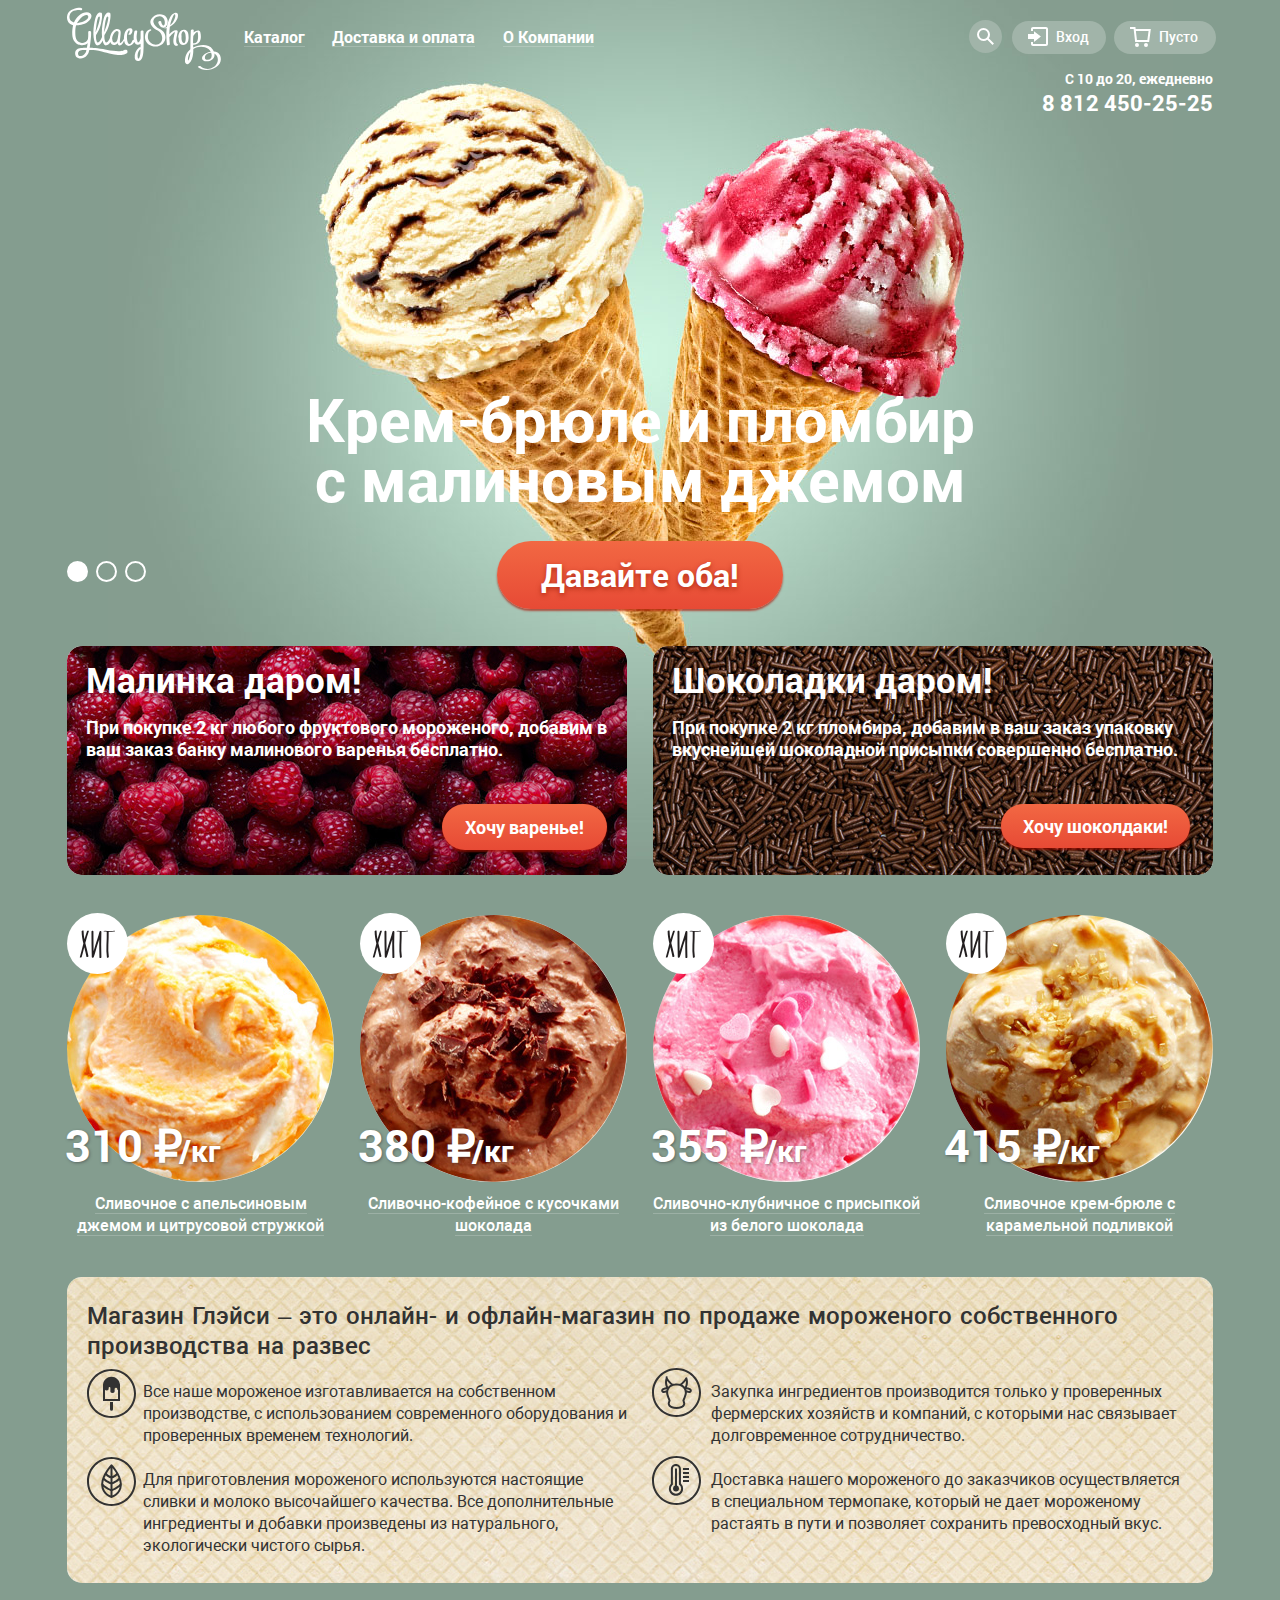
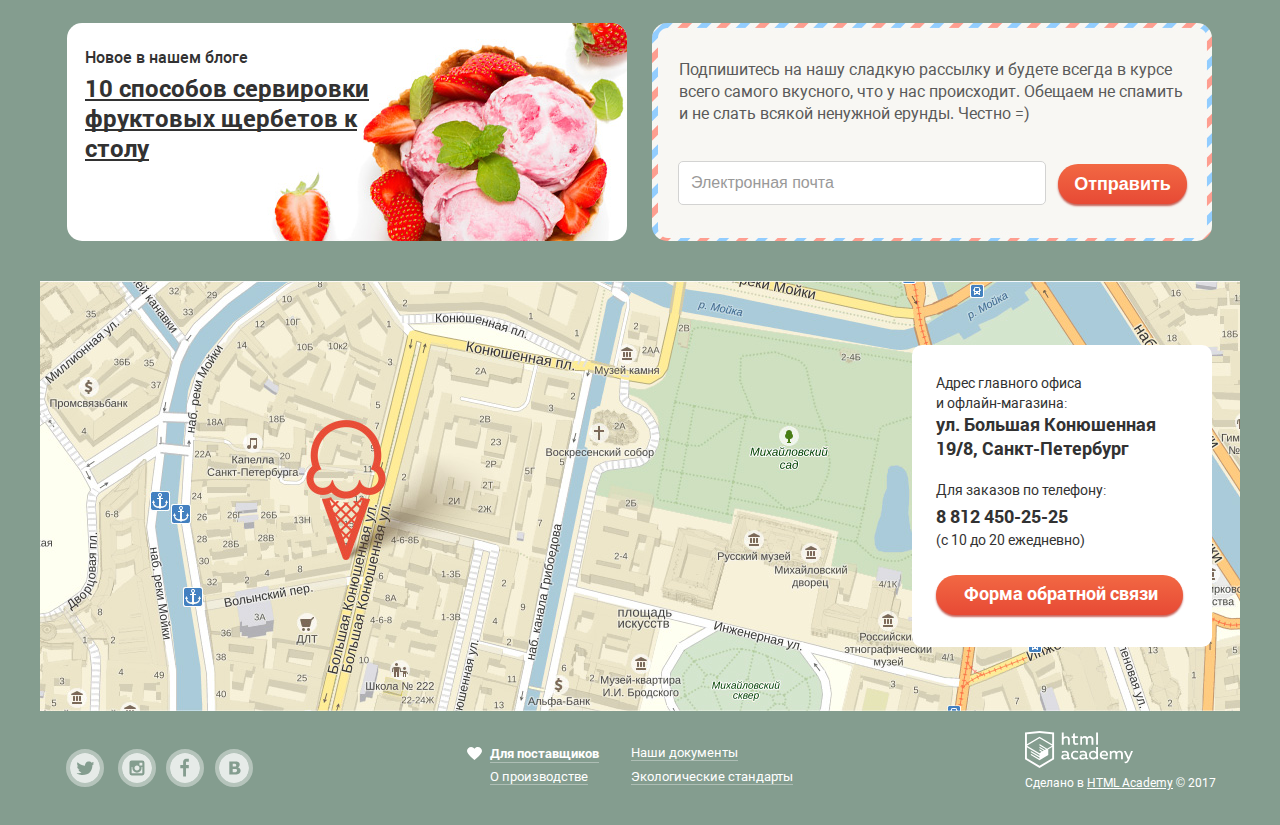
==== commit 03d57e77: "Правки перед второй защитой" ====
--- a/index.html
+++ b/index.html
@@ -4,7 +4,7 @@
   <meta charset="utf-8">
   <title>HTML Academy: Глейси</title>
   <link href="css/normalize.css" rel="stylesheet">
-  <link href="css/style.min.css" rel="stylesheet">
+  <link href="css/style.css" rel="stylesheet">
 </head>
 <body>
   <input class="visually-hidden" type="radio" id="product-1" name="toggle" checked>
@@ -20,8 +20,8 @@
           <ul class="main-navigation-list">
             <li class="main-navigation-item">
               <a class="main-navigation-link" href="catalog.html">
-                <span>Каталог</span>
-              </a>
+              Каталог
+            </a>
               <ul class="main-navigation-submenu">
                 <li class="navigation-submenu-item"><a href="#">Новинки</a></li>
                 <li><a href="catalog.html">Сливочное</a></li>
@@ -32,41 +32,29 @@
             </li>
             <li class="main-navigation-item">
               <a class="main-navigation-link" href="#">
-                <span>Доставка и оплата</span>
+                Доставка и оплата
               </a>
             </li>
             <li class="main-navigation-item">
               <a class="main-navigation-link" href="#">
-                <span>О Компании</span>
+                О Компании
               </a>
             </li>
           </ul>
         </nav>
         <div class="user-navigation">
           <div class="user-search">
-            <a class="user-search-link" href="#" aria-label="Поиск">
-              <svg class="search-icon" xmlns="http://www.w3.org/2000/svg" xmlns:xlink="http://www.w3.org/1999/xlink" width="17" height="17" viewBox="0 0 17 17">
-                <path fill="currentColor" d="M16.958 15.527L11.75 10.32A6.455 6.455 0 0 0 13 6.5 6.5 6.5 0 1 0 6.5 13a6.465 6.465 0 0 0 3.839-1.263l5.205 5.204 1.414-1.414zM6.5 11C4.019 11 2 8.981 2 6.5S4.019 2 6.5 2 11 4.019 11 6.5 8.981 11 6.5 11z"/>
-              </svg>
-            </a>
+            <a class="user-search-link" href="#" aria-label="Поиск"></a>
             <div class="modal">
               <form class="modal-form" method="get">
                 <label class="visually-hidden" for="search">Поиск</label>
-                <input class="modal-form-item" type="text" id="search" name="search" placeholder="Что ищем?">
+                <input class="modal-form-item" type="search" id="search" name="search" placeholder="Что ищем?">
                 <button class="visually-hidden" type="submit">Найти</button>
               </form>
             </div>
           </div>
           <div class="user-element">
-            <a class="link user-element-link" href="#" aria-label="Вход">
-              <svg xmlns="http://www.w3.org/2000/svg" xmlns:xlink="http://www.w3.org/1999/xlink" width="21" height="19" viewBox="0 0 21 19">
-                <g fill="currentColor">
-                  <path d="M6 14.875L12.917 9.5 6 4.125v2.917H-.042v4.917H6z"/>
-                  <path d="M18 0H5C3.9 0 3 .9 3 2v2h2V2h13v15H5v-2H3v2c0 1.1.9 2 2 2h13c1.1 0 2-.9 2-2V2c0-1.1-.9-2-2-2z"/>
-                </g>
-              </svg>
-              <span>Вход</span>
-            </a>
+            <a class="link user-element-link" href="#" aria-label="Вход">Вход</a>
             <div class="modal-login">
               <form class="user" method="post">
                 <p>
@@ -88,16 +76,7 @@
             </div>
           </div>
           <div class="user-basket">
-            <a class="link user-basket-link" href="#" aria-label="Корзина">
-              <svg xmlns="http://www.w3.org/2000/svg" width="21" height="20" viewBox="0 0 21 20">
-                <g fill="currentColor">
-                  <path d="M5.657 2.031L5.422 0H0v2h3.64l1.5 13h13.988l1.699-12.969H5.657zM17.372 13H6.922L5.888 4.031h12.66L17.372 13z"/>
-                  <circle cx="6.984" cy="18" r="2"/>
-                  <circle cx="15.984" cy="18" r="2"/>
-                </g>
-              </svg>
-              <span>Пусто</span>
-            </a>
+            <a class="link user-basket-link" href="#" aria-label="Корзина">Пусто</a>
           </div>
         </div>
         <div class="user-block">
@@ -241,16 +220,16 @@
           </div>
           <div class="contacts-address">
             <p class="contacts-add">Адрес главного офиса и офлайн-магазина:</p>
-            <b>ул. Большая Конюшенная<br> 19/8, Санкт-Петербург</b>
+            <b>ул. Большая Конюшенная 19/8, Санкт-Петербург</b>
             <p class="contacts-phone">Для заказов по телефону:</p>
-            <b>8 812 450-25-25</b><br>
+            <b>8 812 450-25-25</b>
             <div class="contacts-item">
               <p class="contacts-table">(с 10 до 20 ежедневно)</p>
               <a class="btn callback-link" href="#">Форма обратной связи</a>
             </div>
           </div>
         </section>
-        <div class="modal-feedback popup-clik">
+        <div class="modal-feedback">
           <h2 class="visually-hidden">Форма обратной связи</h2>
           <button class="modal-close" type="button">Закрыть</button>
           <form method="post">
@@ -316,6 +295,6 @@
       </footer>
     </div>
   </div>
-  <script src="js/gllacy.min.js"></script>
+  <script src="js/gllacy.js"></script>
 </body>
 </html>
--- a/css/style.css
+++ b/css/style.css
@@ -0,0 +1,1989 @@
+@font-face {
+  font-weight: 400;
+  font-family: "Roboto";
+  font-style: normal;
+  src: local("Roboto Regular"), url(../fonts/roboto.woff2) format("woff2"), url(../fonts/roboto.woff) format("woff");
+}
+@font-face {
+  font-weight: 500;
+  font-family: "Roboto";
+  font-style: normal;
+  src: local("Roboto Medium"), url(../fonts/robotomedium.woff2) format("woff2"), url(../fonts/robotomedium.woff) format("woff");
+}
+@font-face {
+  font-weight: 700;
+  font-family: "Roboto";
+  font-style: normal;
+  src: local("Roboto Bold"), url(../fonts/robotobold.woff2) format("woff2"), url(../fonts/robotobold.woff) format("woff");
+}
+html {
+  box-sizing: border-box;
+}
+*, *:before, *:after {
+  box-sizing: inherit;
+}
+body {
+  min-width: 1200px;
+  margin: 0;
+  padding: 0;
+  font-weight: 400;
+  font-size: 16px;
+  line-height: 22px;
+  font-family: "Roboto", "Arial", sans-serif;
+  color: #ffffff;
+  background-color: #849d8f;
+}
+.visually-hidden:not(:focus):not(:active), input[type="checkbox"].visually-hidden, input[type="radio"].visually-hidden {
+  position: absolute;
+  width: 1px;
+  height: 1px;
+  margin: -1px;
+  padding: 0;
+  overflow: hidden;
+  white-space: nowrap;
+  border: 0;
+  clip: rect(0 0 0 0);
+}
+.wrap {
+  background-color: #849d8f;
+  background-image: url("../img/creamy-slaider1.jpg");
+  background-repeat: no-repeat;
+  background-position: top center;
+  transition: background-image 0.5s ease, background-color 0.5s ease;
+}
+.wrap::before, .wrap::after {
+  content: "";
+  visibility: hidden;
+}
+.wrap::before {
+  background-image: url("../img/creamy-slaider2.jpg");
+}
+.wrap::after {
+  background-image: url("../img/creamy-slaider3.jpg");
+}
+.container {
+  width: 1200px;
+  margin: 0 auto;
+  padding: 0 27px;
+}
+.btn {
+  display: inline-block;
+  padding: 12px 22px;
+  font-weight: 600;
+  font-size: 31px;
+  line-height: 41px;
+  vertical-align: top;
+  text-align: center;
+  color: #ffffff;
+  text-decoration: none;
+  background: #f26843;
+  background-image: linear-gradient(to top, #e74a35, #f26843);
+  border: none;
+  border-radius: 50px;
+  box-shadow: 0 2px 2px 0 rgba(172, 16, 0, 0.64);
+  cursor: pointer;
+}
+.btn:hover {
+  background: linear-gradient(to bottom, #f58669 0%, #ec6f5e 100%);
+  box-shadow: 0 2px 2px rgba(172, 16, 0, 1);
+}
+.btn:active {
+  background: linear-gradient(to bottom, #d84732 0%, #e1613e 100%);
+  box-shadow: inset 0 2px 2px rgba(172, 16, 0, 1);
+}
+.link {
+  color: #ffffff;
+  text-decoration: none;
+}
+.header {
+  display: flex;
+  flex-direction: row;
+  flex-wrap: wrap;
+}
+.main-navigation {
+  display: flex;
+  width: 587px;
+}
+.main-navigation-logo {
+  margin-top: 7px;
+}
+.main-navigation-list {
+  display: flex;
+  flex-wrap: wrap;
+  margin: 0;
+  padding: 0;
+  padding-top: 22px;
+  padding-left: 10px;
+  list-style: none;
+  font-weight: 700;
+  font-size: 16px;
+  line-height: 18px;
+}
+.main-navigation-list li:first-child {
+  margin-right: 1px;
+}
+.main-navigation-list li:nth-child(2) {
+  margin-right: 2px;
+}
+.main-navigation-list a {
+  border-bottom: 1px solid rgba(255, 255, 255, 0.2);
+}
+.main-navigation-link {
+  display: inline-block;
+  margin: 6px 13px;
+  vertical-align: middle;
+  color: #ffffff;
+  text-decoration: none;
+}
+.main-navigation-item {
+  position: relative;
+  z-index: 1;
+}
+.main-navigation-link:hover, .main-navigation-link:focus {
+  margin: 0;
+  padding: 6px 13px;
+  color: #333333;
+  background-color: #f7f6f3;
+  border-bottom: none;
+  border-radius: 16px;
+}
+.main-navigation-link:active {
+  color: #323232;
+  background-color: #ededed;
+  border-radius: 15px;
+  box-shadow: inset 0 2px 1px 0 #696969;
+}
+.main-navigation-submenu {
+  position: absolute;
+  top: 38px;
+  left: -6px;
+  display: none;
+  width: 143px;
+  color: #323232;
+  background-color: #f8f7f4;
+  border-radius: 5px;
+  box-shadow: 0 20px 20px 0 rgba(0, 0, 0, 0.4);
+}
+.main-navigation-items {
+  border-radius: 5px;
+}
+.main-navigation-submenu a {
+  display: inline-block;
+  padding: 6px 13px;
+  font-size: 14px;
+  line-height: 16px;
+  vertical-align: middle;
+  color: #323232;
+  text-decoration: none;
+}
+.navigation-submenu-item::before {
+  content: "";
+  position: absolute;
+  top: 37px;
+  left: 7px;
+  width: 128px;
+  height: 1px;
+  background-color: #d1d0ce;
+}
+.navigation-submenu-current {
+  background-color: #d07058;
+}
+.navigation-submenu-current a {
+  color: #ffffff;
+  border-bottom: none;
+}
+.navigation-submenu-current a:hover {
+  color: #323232;
+}
+.main-navigation-item:hover .main-navigation-submenu {
+  display: block;
+}
+.main-navigation-submenu {
+  margin: 0;
+  padding: 0;
+  list-style: none;
+}
+.main-navigation-submenu li:first-child {
+  padding-top: 4px;
+  padding-bottom: 9px;
+  padding-left: 6px;
+}
+.main-navigation-submenu li:not(:first-child) {
+  margin: 0;
+  padding-bottom: 3px;
+  padding-left: 6px;
+  font-weight: 400;
+  font-size: 14px;
+  line-height: 16px;
+}
+.main-navigation-submenu li:last-child {
+  padding-bottom: 9px;
+}
+.main-navigation-submenu li:hover, .main-navigation-submenu li:hover {
+  background-color: #fbded8;
+}
+.main-navigation-submenu li:active {
+  background-color: #f6b5a5;
+}
+.user-navigation {
+  display: flex;
+  width: 557px;
+  margin-top: 29px;
+  padding: 0;
+  padding-left: 316px;
+  list-style: none;
+  font-weight: 500;
+  font-size: 14px;
+  line-height: 16px;
+}
+.user-search {
+  position: relative;
+  z-index: 1;
+  margin-top: -9px;
+  margin-left: -1px;
+  padding: 0;
+}
+.user-search-link {
+  display: inline-block;
+  width: 33px;
+  height: 33px;
+  margin-right: 10px;
+  vertical-align: middle;
+  background-color: #a1b4a9;
+  background-image: url("../img/icon-loupe.svg");
+  background-repeat: no-repeat;
+  background-position: center;
+  border: none;
+  border-radius: 50%;
+}
+.user-search-link:hover {
+  background-color: #f8f7f4;
+  background-image: url("../img/icon-loupe-bl.svg");
+  background-repeat: no-repeat;
+  background-position: center;
+}
+.user-search-link:active {
+  background-color: #ededed;
+  background-color: #f8f7f4;
+  box-shadow: inset 0 2px 1px #696969;
+}
+.user-element-link {
+  margin-right: 8px;
+  padding-top: 8px;
+  padding-right: 17px;
+  padding-bottom: 9px;
+  padding-left: 44px;
+  font-weight: 500;
+  font-size: 14px;
+  line-height: 16px;
+  color: #ffffff;
+  background-color: #a1b4a9;
+  background-image: url("../img/icon-login.svg");
+  background-repeat: no-repeat;
+  background-position: 16px 40%;
+  border: none;
+  border-radius: 25px;
+}
+.user-element-link:hover {
+  font-weight: 500;
+  font-size: 14px;
+  line-height: 16px;
+  color: #323232;
+  color: #323232;
+  background-color: #f8f7f4;
+  background-image: url("../img/icon-login-bl.svg");
+  background-repeat: no-repeat;
+  border: none;
+}
+.user-element-link:active {
+  background-color: #ededed;
+  background-color: #f8f7f4;
+  box-shadow: inset 0 2px 1px #696969;
+}
+.modal {
+  position: absolute;
+  top: 35px;
+  right: 4px;
+  display: none;
+  width: 341px;
+  height: 84px;
+  background-color: #ffffff;
+  border-radius: 5px;
+  box-shadow: 0 20px 20px 0 rgba(0, 0, 0, 0.4);
+}
+.modal-form-item {
+  width: 311px;
+  height: 44px;
+  margin-top: 18px;
+  margin-left: 16px;
+  padding-left: 13px;
+  font-weight: 700;
+  font-size: 14px;
+  line-height: 24px;
+  color: #323232;
+  border: 1px solid #d3d3d2;
+  border-radius: 5px;
+  outline: none;
+}
+.modal-form-item::placeholder {
+  font-weight: 300;
+  text-align: left;
+  color: #999999;
+}
+.modal-form-item:hover {
+  box-shadow: 0 0 0 2px rgba(154, 154, 154, 0.52);
+}
+.modal-form-item:focus {
+  box-shadow: 0 0 0 2px rgba(46, 136, 228, 0.52);
+}
+.user-search:hover .modal {
+  display: block;
+}
+.user-element {
+  position: relative;
+  z-index: 1;
+  margin: 0;
+  padding: 0;
+}
+.modal-login {
+  position: absolute;
+  top: 36px;
+  right: 2px;
+  display: none;
+  width: 277px;
+  height: 214px;
+  background-color: #f8f7f4;
+  border-radius: 5.1px;
+  box-shadow: 0 20px 20px 0 rgba(0, 0, 0, 0.4);
+}
+.modal-login input {
+  width: 241px;
+  height: 44px;
+  margin-top: 21px;
+  margin-left: 20px;
+  padding: 9px 0 12px 11px;
+  font-weight: 700;
+  font-size: 14px;
+  line-height: 24px;
+  color: #999999;
+  border: 1px solid #d3d3d2;
+  border-radius: 5px;
+  outline: none;
+}
+.modal-login input:required {
+  color: #323232;
+}
+.modal-login input::placeholder {
+  font-weight: 300;
+  text-align: left;
+  color: #999999;
+}
+.modal-login input:hover {
+  box-shadow: 0 0 0 2px rgba(154, 154, 154, 0.52);
+}
+.modal-login input:focus {
+  box-shadow: 0 0 0 2px rgba(46, 136, 228, 0.52);
+}
+.modal-login p {
+  margin: 0;
+  padding: 0;
+}
+.modal-login-link a, .modal-login-links a {
+  font-weight: 300;
+  font-size: 13px;
+  line-height: 24px;
+  color: #323232;
+  border-bottom: 1px solid #adacaa;
+}
+.modal-login-link {
+  position: absolute;
+  top: 147px;
+  right: 7px;
+  display: inline-block;
+  width: 131px;
+  margin: 0;
+  padding: 0;
+  vertical-align: middle;
+}
+.modal-login-links {
+  position: absolute;
+  top: 168px;
+  right: 7px;
+  display: inline-block;
+  width: 131px;
+  margin: 0;
+  padding: 0;
+  vertical-align: middle;
+}
+.modal-login-link a:hover, .modal-login-links a:hover {
+  color: #e84d37;
+  border-bottom: 1px solid rgba(249, 205, 196, 0.3);
+}
+.modal-btn {
+  display: inline-block;
+  width: 100px;
+  margin: 0;
+  margin-top: 20px;
+  margin-left: 18px;
+  padding: 10px 20px;
+  font-weight: 700;
+  font-size: 18px;
+  line-height: 24px;
+  vertical-align: center;
+  box-shadow: 0 1px 2px 0 #ac1000;
+}
+.user-element:hover .modal-login {
+  display: block;
+}
+.user-basket {
+  margin: 0;
+  padding: 0;
+}
+.user-basket-link {
+  padding-top: 8px;
+  padding-right: 18px;
+  padding-bottom: 9px;
+  padding-left: 45px;
+  font-weight: 500;
+  font-size: 14px;
+  line-height: 16px;
+  color: #ffffff;
+  background-color: #a1b4a9;
+  background-image: url("../img/icon-basket.svg");
+  background-repeat: no-repeat;
+  background-position: 16px 6px;
+  border: none;
+  border-radius: 30px;
+}
+.user-basket-link:hover {
+  padding-top: 8px;
+  padding-right: 18px;
+  padding-bottom: 9px;
+  padding-left: 45px;
+  font-weight: 500;
+  font-size: 14px;
+  line-height: 16px;
+  color: #323232;
+  background-color: #f8f7f4;
+  background-image: url("../img/icon-basket-bl.svg");
+  background-repeat: no-repeat;
+  background-position: 16px 6px;
+  border: none;
+  border-radius: 20px;
+  opacity: 0.99;
+}
+.user-basket-link:active {
+  background-color: #ededed;
+  background-color: #f8f7f4;
+  box-shadow: inset 0 2px 1px #696969;
+}
+.user-block {
+  display: flex;
+  flex-direction: column;
+  justify-content: flex-end;
+  align-items: flex-end;
+  margin-top: -18px;
+  margin-left: auto;
+}
+.user-text {
+  margin: 12px 0;
+  padding: 0;
+  font-weight: 700;
+  font-size: 14px;
+  line-height: 16px;
+}
+.user-text-tel {
+  margin: -8px 0;
+  padding: 0;
+  font-weight: 700;
+  font-size: 22px;
+  line-height: 24px;
+  color: #ffffff;
+  border: none;
+}
+.slider {
+  position: relative;
+  padding-top: 319px;
+  text-align: center;
+  color: #ffffff;
+}
+.slider-list {
+  margin: 0;
+  padding: 0;
+  list-style: none;
+}
+.slide {
+  display: none;
+}
+.slide-title {
+  width: 700px;
+  margin: 0 auto;
+  margin-top: -37px;
+  margin-bottom: 32px;
+  font-weight: 700;
+  font-size: 60px;
+  line-height: 60px;
+}
+.button {
+  display: inline-block;
+  padding: 12px 44px;
+  font-weight: 700;
+  font-size: 32px;
+  line-height: 44px;
+  vertical-align: top;
+  text-align: center;
+  color: #ffffff;
+  text-decoration: none;
+  text-shadow: 0 2px 5px rgba(160, 32, 11, 0.76);
+  background: #f26843;
+  background: linear-gradient(to bottom, #f26843 0%, #e74a35 100%);
+  border: none;
+  border-radius: 50px;
+  box-shadow: 0 2px 2px rgba(172, 16, 0, 0.64);
+  cursor: pointer;
+}
+.button:hover {
+  background: linear-gradient(to bottom, #f58669 0%, #ec6f5e 100%);
+  box-shadow: 0 2px 2px rgba(172, 16, 0, 1);
+}
+.button:active {
+  background: linear-gradient(to bottom, #d84732 0%, #e1613e 100%);
+  box-shadow: inset 0 2px 2px rgba(172, 16, 0, 1);
+}
+.slider-controls {
+  position: absolute;
+  bottom: 26px;
+  left: 0;
+  z-index: 20;
+  font-size: 0;
+}
+.slider-controls label {
+  display: inline-block;
+  width: 21px;
+  height: 21px;
+  margin-right: 8px;
+  vertical-align: top;
+  background-color: transparent;
+  border: 2px solid #ffffff;
+  border-radius: 50%;
+  cursor: pointer;
+}
+.slider-controls label:hover {
+  background-color: rgba(255, 255, 255, 0.4);
+}
+.slider-controls label:active {
+  background-color: #ffffff;
+}
+#product-1:checked~.wrap {
+  background-color: #849d8f;
+  background-image: url("../img/creamy-slaider1.jpg");
+}
+#product-2:checked~.wrap {
+  background-color: #8996a6;
+  background-image: url("../img/creamy-slaider2.jpg");
+}
+#product-3:checked~.wrap {
+  background-color: #9d8b84;
+  background-image: url("../img/creamy-slaider3.jpg");
+}
+#product-1:checked~.wrap #slide1, #product-2:checked~.wrap #slide2, #product-3:checked~.wrap #slide3 {
+  display: block;
+}
+#product-1:checked~.wrap label[for="product-1"], #product-2:checked~.wrap label[for="product-2"], #product-3:checked~.wrap label[for="product-3"] {
+  background-color: #ffffff;
+}
+.special-offers {
+  position: relative;
+  display: flex;
+  margin-top: 37px;
+  margin-bottom: 40px;
+}
+.section-text {
+  width: 560px;
+  margin-right: 26px;
+  padding: 0;
+  padding-bottom: 25px;
+  background-color: #3d052b;
+  background-image: url("../img/i-rasberries.jpg");
+  border-radius: 15px;
+  background-repeat: repeat;
+}
+.section-text h3 {
+  margin: 13px 19px;
+  padding: 0;
+  font-weight: 700;
+  font-size: 35px;
+  line-height: 41px;
+}
+.section-text p {
+  margin: 16px 19px;
+  margin-bottom: 44px;
+  padding: 0;
+  font-weight: 700;
+  font-size: 18px;
+  line-height: 22px;
+}
+.section-btn {
+  display: inline-block;
+  width: 165px;
+  margin-left: 375px;
+  padding: 11px 22px;
+  font-weight: 700;
+  font-size: 18px;
+  line-height: 24px;
+  vertical-align: center;
+}
+.section-text-item {
+  width: 560px;
+  margin: 0;
+  padding: 0;
+  padding-bottom: 25px;
+  background-color: #1a140f;
+  background-image: url("../img/i-chocolate.jpg");
+  border-radius: 15px;
+  background-repeat: repeat;
+}
+.section-text-item h3 {
+  margin: 13px 19px;
+  padding: 0;
+  font-weight: 700;
+  font-size: 35px;
+  line-height: 41px;
+}
+.section-text-item p {
+  margin: 16px 19px;
+  margin-bottom: 44px;
+  padding: 0;
+  font-weight: 700;
+  font-size: 18px;
+  line-height: 22px;
+}
+.section-btn-item {
+  display: inline-block;
+  width: 189px;
+  margin-left: 348px;
+  padding: 10px 20px;
+  font-weight: 700;
+  font-size: 18px;
+  line-height: 24px;
+  vertical-align: center;
+}
+.product-line {
+  margin-bottom: 40px;
+}
+.product-list {
+  display: flex;
+  flex-wrap: wrap;
+  width: 1172px;
+  margin: 0;
+  padding: 0;
+  list-style: none;
+}
+.product-item-link {
+  position: relative;
+  z-index: 2;
+  width: 267px;
+  margin-right: 26px;
+}
+.product-hit::before {
+  content: "";
+  position: absolute;
+  top: -2px;
+  left: 0;
+  width: 61px;
+  height: 61px;
+  background-image: url("../img/icon-hit.svg");
+}
+.product-item-img {
+  margin-bottom: 5px;
+  border-radius: 150px;
+}
+.product-item-title {
+  margin: 0;
+  padding: 0;
+  font-weight: 500;
+  font-size: 16px;
+  line-height: 22px;
+  text-align: center;
+}
+.product-item-hit {
+  border-bottom: 1px solid rgba(255, 255, 255, 0.2);
+}
+.product-item-hit:hover, .producr-item-hit:focus {
+  color: #ffbc9e;
+  border-bottom: 1px solid rgba(249, 205, 196, 0.3);
+}
+.product-item-price {
+  position: absolute;
+  bottom: 70px;
+  left: -2px;
+  margin: 0;
+  padding: 0;
+  font-weight: 700;
+  font-size: 45px;
+  line-height: 45px;
+  text-shadow: 0.5px 0.9px 3px rgba(49, 50, 53, 0.5);
+}
+.product-item-weight {
+  position: absolute;
+  top: 6px;
+  left: 114px;
+  min-width: 50px;
+  margin: 0;
+  padding: 0;
+  font-weight: 700;
+  font-size: 30px;
+  line-height: 45px;
+}
+.product-item {
+  position: relative;
+}
+.product-item:hover .product-item-cover {
+  display: block;
+}
+.product-item-cover {
+  position: absolute;
+  top: -9px;
+  left: -11px;
+  display: none;
+  width: 293px;
+  min-height: 405px;
+  padding-top: 339px;
+  font-weight: 700;
+  font-size: 18px;
+  line-height: 24px;
+  background: rgba(248, 247, 244, 0.2);
+  border-radius: 11px;
+  box-shadow: 0 20px 20px rgba(0, 0, 0, 0.4);
+}
+.preview-button {
+  display: block;
+  width: 200px;
+  height: 44px;
+  margin-left: 45px;
+  padding: 10px;
+  font-weight: 700;
+  font-size: 18px;
+  line-height: 24px;
+  color: #fefefe;
+}
+.main-description {
+  min-height: 306px;
+  margin-bottom: 40px;
+  padding: 24px 31px 2px 20px;
+  color: #323232;
+  background-color: #c4c3b0;
+  background-image: url("../img/bg-wafer.jpg");
+  background-repeat: repeat;
+  border-radius: 15px;
+}
+.main-description-title {
+  margin: 0;
+  margin-bottom: 20px;
+  padding: 0;
+  font-weight: 500;
+  font-size: 24px;
+  line-height: 30px;
+  word-spacing: 2px;
+}
+.main-description-content {
+  display: flex;
+  flex-wrap: wrap;
+  margin: 0;
+  padding: 0;
+  list-style: none;
+  font-weight: 400;
+  font-size: 16px;
+  line-height: 22px;
+}
+.main-description-text {
+  position: relative;
+  width: 547px;
+  margin-bottom: 22px;
+  padding-left: 56px;
+}
+.main-description-content li:nth-child(2n) {
+  position: relative;
+  margin-bottom: 22px;
+  padding-left: 77px;
+}
+.main-description-text::before {
+  content: "";
+  position: absolute;
+  top: -12px;
+  left: 0;
+  width: 49px;
+  height: 49px;
+  background-repeat: no-repeat;
+  background-position: 0 0;
+}
+.ice-cream-icon::before {
+  background-image: url("../img/s-icon-icecream.svg");
+}
+.cow-icon::before {
+  background-image: url("../img/s-icon-cow.svg");
+}
+.main-description-content li:nth-child(2n)::before {
+  content: "";
+  position: absolute;
+  top: -13px;
+  left: 18px;
+  width: 49px;
+  height: 49px;
+  background-repeat: no-repeat;
+  background-position: 0 0;
+}
+.eco-icon::before {
+  background-image: url("../img/s-icon-raw.svg");
+}
+.temperature-icon::before {
+  background-image: url("../img/s-icon-temp.svg");
+}
+.main-bottom-content {
+  display: flex;
+  flex-wrap: wrap;
+  margin-bottom: 40px;
+}
+.main-blog {
+  width: 560px;
+  margin-right: 25px;
+  color: #323232;
+  background-color: #ffffff;
+  background-image: url("../img/index-sherbet-bg.jpg");
+  border-radius: 15px;
+}
+.main-blog-title {
+  margin: 0;
+  padding: 24px 18px;
+  padding-bottom: 4px;
+  font-weight: 500;
+  font-size: 16px;
+  line-height: 22px;
+}
+.main-blog-description {
+  margin: 0;
+  padding: 0 18px;
+}
+.main-blog-link {
+  display: inline-block;
+  width: 289px;
+  margin-bottom: 78px;
+  font-weight: 700;
+  font-size: 24px;
+  line-height: 30px;
+  vertical-align: middle;
+  color: #323232;
+  text-decoration: underline;
+  text-decoration-skip-ink: none;
+}
+.main-blog-link:hover, .main-blog-link:active {
+  color: #e84d37;
+}
+.subscribe {
+  width: 560px;
+  padding-bottom: 8px;
+  color: #5a5a5a;
+  background-color: #f8f7f4;
+  background-image: url("../img/index-post-bg.jpg");
+  border-radius: 15px;
+}
+.subscribe-text {
+  display: inline-block;
+  margin: 0;
+  padding: 36px 27px;
+  padding-bottom: 4px;
+  font-size: 16px;
+  line-height: 22px;
+  vertical-align: middle;
+}
+.subscribe-form {
+  margin-top: 32px;
+  margin-left: 26px;
+}
+.subscribe input {
+  width: 368px;
+  height: 44px;
+  padding-left: 12px;
+  font-weight: 700;
+  font-size: 16px;
+  line-height: 24px;
+  border: 1px solid #d3d3d2;
+  border-radius: 5px;
+}
+.subscribe input::placeholder {
+  font-weight: 400;
+  color: #999999;
+}
+.subscribe input:hover {
+  box-shadow: 0 0 0 2px rgba(154, 154, 154, 0.52);
+}
+.subscribe input:focus {
+  box-shadow: 0 0 0 2px rgba(46, 136, 228, 0.52);
+}
+.subscribe-btn {
+  display: inline-block;
+  width: 129px;
+  margin-left: 8px;
+  padding: 8px 10px;
+  font-weight: 700;
+  font-size: 18px;
+  line-height: 24px;
+  vertical-align: middle;
+}
+.contacts {
+  position: relative;
+}
+.contacts-map {
+  width: 1200px;
+  height: 430px;
+  margin: 0 -27px;
+  padding: 0;
+  background-color: #f7f1d9;
+  background-image: url("../img/index-map.jpg");
+  background-repeat: no-repeat;
+}
+.contacts-address {
+  position: absolute;
+  top: 64px;
+  right: 1px;
+  width: 300px;
+  padding: 28px 24px;
+  color: #323232;
+  background-color: #ffffff;
+  border-radius: 10px;
+}
+.contacts-add {
+  width: 148px;
+  margin: 0;
+  padding: 0;
+  font-size: 14px;
+  line-height: 20px;
+}
+.contacts-address b {
+  font-weight: 700;
+  font-size: 18px;
+  line-height: 22px;
+}
+.contacts-phone {
+  margin: 0;
+  padding-top: 19px;
+  padding-bottom: 5px;
+  font-size: 14px;
+  line-height: 20px;
+}
+.contacts-table {
+  margin: 0;
+  padding-top: 0;
+  padding-bottom: 24px;
+  font-size: 14px;
+  line-height: 22px;
+}
+.callback-link {
+  margin-bottom: 4px;
+  padding-left: 28px;
+  padding-right: 25px;
+  padding-top: 6px;
+  padding-bottom: 10px;
+  font-weight: 700;
+  font-size: 18px;
+  line-height: 24px;
+}
+.modal-feedback {
+  position: fixed;
+  top: 10%;
+  left: 50%;
+  z-index: 55;
+  display: none;
+  width: 477px;
+  height: 443px;
+  padding: 16px;
+  padding-left: 25px;
+  color: #323232;
+  background-color: #f8f7f4;
+  border-radius: 10px;
+  transform: translateX(-50%);
+}
+.feedback-showed {
+  display: block;
+  -webkit-animation: bounce 0.25s;
+  animation: bounce 0.25s;
+}
+@-webkit-keyframes bounce {
+  0% {
+    -webkit-transform: translateY(-2000px);
+    transform: translateY(-2000px);
+  }
+  70% {
+    -webkit-transform: translateY(30px);
+    transform: translateY(30px);
+  }
+  90% {
+    -webkit-transform: translateY(-10px);
+    transform: translateY(-10px);
+  }
+  100% {
+    -webkit-transform: translateY(0);
+    transform: translateY(0);
+  }
+}
+@keyframes bounce {
+  0% {
+    -webkit-transform: translateY(-2000px);
+    transform: translateY(-2000px);
+  }
+  70% {
+    -webkit-transform: translateY(30px);
+    transform: translateY(30px);
+  }
+  90% {
+    -webkit-transform: translateY(-10px);
+    transform: translateY(-10px);
+  }
+  100% {
+    -webkit-transform: translateY(0);
+    transform: translateY(0);
+  }
+}
+.feedback-shake {
+  -webkit-animation: shake 0.6s;
+  animation: shake 0.6s;
+}
+@-webkit-keyframes shake {
+  0%, 100% {
+    -webkit-transform: translateX(0);
+    transform: translateX(0);
+  }
+  10%, 30%, 50%, 70%, 90% {
+    -webkit-transform: translateX(-10px);
+    transform: translateX(-10px);
+  }
+  20%, 40%, 60%, 80% {
+    -webkit-transform: translateX(10px);
+    transform: translateX(10px);
+  }
+}
+@keyframes shake {
+  0%, 100% {
+    -webkit-transform: translateX(0);
+    transform: translateX(0);
+  }
+  10%, 30%, 50%, 70%, 90% {
+    -webkit-transform: translateX(-10px);
+    transform: translateX(-10px);
+  }
+  20%, 40%, 60%, 80% {
+    -webkit-transform: translateX(10px);
+    transform: translateX(10px);
+  }
+}
+.modal-caption {
+  margin: 0;
+  margin-bottom: 17px;
+  padding: 0;
+  font-weight: 500;
+  font-size: 24px;
+  line-height: 28px;
+}
+.modal-callback-name {
+  margin: 0;
+  margin-bottom: 22px;
+  padding: 0;
+}
+.modal-callback-email {
+  margin: 0;
+  margin-bottom: 18px;
+  padding: 0;
+}
+.modal-close {
+  position: absolute;
+  top: 14px;
+  right: 17px;
+  width: 18px;
+  height: 18px;
+  font-size: 0;
+  background-color: transparent;
+  border: 0;
+  cursor: pointer;
+}
+.modal-close::before, .modal-close::after {
+  content: "";
+  position: absolute;
+  top: 7px;
+  left: -1px;
+  width: 22px;
+  height: 2px;
+  background-color: #323232;
+}
+.modal-close::before {
+  transform: rotate(45deg);
+}
+.modal-close::after {
+  transform: rotate(-45deg);
+}
+.modal-feedback input, .modal-feedback textarea {
+  width: 267px;
+  height: 44px;
+  padding: 14px 0 14px 14px;
+  font-weight: 700;
+  font-size: 16px;
+  line-height: 24px;
+  color: #000000;
+  border: 1px solid #d3d3d2;
+  border-radius: 5px;
+}
+.modal-feedback textarea {
+  width: 430px;
+  height: 155px;
+  padding: 9px 0 14px 14px;
+}
+.modal-feedback input::placeholder, .modal-feedback textarea::placeholder {
+  font-weight: 400;
+  color: #999999;
+}
+.modal-feedback input:hover, .modal-feedback textarea:hover {
+  box-shadow: 0 0 0 2px rgba(154, 154, 154, 0.52);
+}
+.modal-feedback input:focus, .modal-feedback textarea:focus {
+  box-shadow: 0 0 0 2px rgba(46, 136, 228, 0.52);
+}
+.modal-callback-message {
+  margin: 0;
+  margin-bottom: 20px;
+  padding: 0;
+}
+.feedback-button {
+  display: inline-block;
+  width: 138px;
+  margin-left: 294px;
+  padding: 9px 18px;
+  font-weight: 700;
+  font-size: 18px;
+  line-height: 24px;
+  vertical-align: middle;
+}
+.main-footer {
+  display: flex;
+  margin: 1px -27px;
+  padding: 0;
+}
+.social-items {
+  display: flex;
+  flex-wrap: wrap;
+  margin: 37px 26px;
+  padding: 0;
+  list-style: none;
+}
+.social-item {
+  margin-right: 14px;
+}
+.social-items li:nth-child(2) {
+  margin-right: 10px;
+}
+.social-items li:nth-child(3) {
+  margin-right: 11px;
+}
+.social-button {
+  display: flex;
+  justify-content: center;
+  align-items: center;
+  width: 38px;
+  height: 38px;
+  border: 4px solid #c2cec7;
+  border-radius: 50%;
+  opacity: 0.8;
+}
+.social-button:hover, .social-button:focus {
+  border: 4px solid #dae2de;
+  opacity: 1;
+}
+.social-button:active {
+  border: 4px solid #d4ddd8;
+  opacity: 0.9;
+}
+.footer-nav {
+  position: relative;
+  display: flex;
+  flex-wrap: wrap;
+  width: 360px;
+  margin: 32px 60px 33px 197px;
+  padding: 0;
+  list-style: none;
+  font-size: 13px;
+  line-height: 18px;
+}
+.footer-list {
+  min-width: 116px;
+  margin-right: 25px;
+}
+.footer-list-item {
+  font-weight: 700;
+}
+.footer-list-item::before {
+  content: "";
+  position: absolute;
+  top: 3px;
+  right: 368px;
+  width: 15px;
+  height: 13px;
+  background-image: url("../img/icon-heart.svg");
+}
+.footer-list-link {
+  border-bottom: 1px solid #aebeb5;
+}
+.footer-list-link:hover, .footer-list-link:focus, .footer-list-link:active {
+  color: #ffbc9e;
+  border-bottom: 1px solid #ffbc9e;
+}
+.footer-copyright {
+  display: flex;
+  flex-direction: column;
+  margin: 18px 10px 20px 115px;
+  padding: 0;
+  font-size: 12px;
+  line-height: 18px;
+}
+.footer-html-logo {
+  margin: 0;
+  padding: 0;
+}
+.footer-html-text {
+  margin: 0;
+  padding: 0;
+}
+.footer-html-text:hover, .footer-html-text:focus, .footer-html-text:active {
+  color: #ffbc9e;
+}
+.footer-html-text a {
+  list-style: none;
+  color: #ffffff;
+}
+.footer-html-text:hover>a, .footer-html-text:focus>a, .footer-html-text:active>a {
+  color: #ffbc9e;
+}
+/* Catalog */
+
+.wrap-inner {
+  background: linear-gradient(to top, #9cb0a5, #849d8f);
+}
+.user-navigation-inner {
+  padding-left: 297px;
+}
+.main-navigation-inner {
+  display: inline-block;
+  padding: 6px 13px;
+  vertical-align: middle;
+  background-color: #d07058;
+  border-radius: 15px;
+}
+.user-basket-inner {
+  padding-top: 8px;
+  padding-right: 15px;
+  padding-bottom: 9px;
+  padding-left: 45px;
+  font-weight: 500;
+  font-size: 14px;
+  line-height: 16px;
+  color: #323232;
+  background-color: #f8f7f4;
+  background-image: url("../img/icon-red-basket.svg");
+  background-repeat: no-repeat;
+  background-position: 18px 6px;
+  border: none;
+  border-radius: 30px;
+}
+.user-basket-item {
+  position: relative;
+  height: 32px;
+  margin-left: 0;
+}
+.user-basket-item:hover {
+  height: 35px;
+}
+.user-basket-item:hover .basket-modal {
+  display: block;
+}
+.basket-modal {
+  position: absolute;
+  right: -3px;
+  display: none;
+  width: 540px;
+  margin-top: 14px;
+  padding: 15px 20px;
+  padding-bottom: 105px;
+  background-color: #f8f7f4;
+  border-radius: 5px;
+  box-shadow: 0 20px 20px rgba(0, 0, 0, 0.4);
+}
+.basket-items {
+  display: flex;
+  flex-wrap: wrap;
+  margin: 5px 0;
+}
+.basket-items::before {
+  content: "";
+  position: absolute;
+  top: 130px;
+  right: 15px;
+  width: 510px;
+  height: 1px;
+  background-color: #cacac7;
+}
+.basket-item {
+  display: flex;
+  width: 490px;
+  margin: 0;
+  margin-bottom: 19px;
+  padding: 0;
+  font-weight: 400;
+  font-size: 13px;
+  line-height: 16px;
+  color: #323232;
+}
+.item-remove-btn {
+  position: absolute;
+  top: 28px;
+  left: 15px;
+  width: 11px;
+  height: 11px;
+  font-size: 0;
+  background-color: transparent;
+  border: 0;
+  cursor: pointer;
+}
+.item-remove-btn::before, .item-remove-btn::after {
+  content: "";
+  position: absolute;
+  top: 7px;
+  left: -1px;
+  width: 14px;
+  height: 1px;
+  background-color: #323232;
+}
+.item-remove-btn::before {
+  transform: rotate(45deg);
+}
+.item-remove-btn::after {
+  transform: rotate(-45deg);
+}
+.item-remove-btns {
+  position: absolute;
+  top: 82px;
+  left: 15px;
+}
+.basket-item img {
+  margin-right: 13px;
+  margin-left: -19px;
+  border-radius: 30px;
+}
+.basket-text {
+  width: 229px;
+  margin: 0;
+  margin-top: 8px;
+  margin-right: 18px;
+  padding: 0;
+}
+.basket-text-weight {
+  margin: 0;
+  margin-top: 8px;
+  margin-right: 2px;
+}
+.basket-text-price {
+  margin: 0;
+  margin-top: 8px;
+  margin-right: 31px;
+  color: #999999;
+}
+.basket-text-pr {
+  margin: 0;
+  margin-top: 8px;
+}
+.items-total {
+  position: absolute;
+  top: 144px;
+  right: 9px;
+  display: flex;
+  font-weight: 700;
+}
+.items-total p {
+  margin: 0;
+  margin-right: 5px;
+  padding: 0;
+  font-size: 15px;
+  line-height: 18px;
+  color: #323232;
+}
+.items-total-btn {
+  position: absolute;
+  top: 175px;
+  right: 15px;
+  display: inline-block;
+  width: 170px;
+  padding: 10px 3px;
+  font-weight: 700;
+  font-size: 18px;
+  line-height: 24px;
+  vertical-align: middle;
+  box-shadow: 0 1px 2px 0 #ac1000;
+}
+.inner-container {
+  margin-top: -10px;
+}
+.breadcrumbs {
+  display: flex;
+  flex-wrap: wrap;
+  margin: 0;
+  padding: 0;
+}
+.breadcrumbs li {
+  margin-right: 21px;
+  list-style: none;
+  font-size: 14px;
+  line-height: 16px;
+}
+.breadcrumbs-link {
+  color: #ffffff;
+  text-decoration: none;
+  border-bottom: 1px solid #aebeb5;
+}
+.breadcrumbs-link:hover, .breadcrumbs-link:focus {
+  color: #ffbc9e;
+  border-bottom: 1px solid rgba(249, 205, 196, 0.3);
+}
+.breadcrumbs-item {
+  position: relative;
+}
+.breadcrumbs-item:not(:last-child)::after {
+  content: "»";
+  position: absolute;
+  top: 0;
+  left: 60px;
+  width: 5px;
+  height: 5px;
+}
+.inner-filters {
+  margin-top: 5px;
+  margin-bottom: 62px;
+}
+.inner-filters-title {
+  margin: 0;
+  margin-bottom: 26px;
+  padding: 0;
+  font-weight: 400;
+  font-size: 35px;
+  line-height: 41px;
+}
+.filter-wrap {
+  display: flex;
+  margin-bottom: 4px;
+  font-size: 16px;
+  line-height: 18px;
+}
+.filter-sort {
+  margin: 0;
+  padding: 0;
+  padding-top: 9px;
+  font-size: 14px;
+  line-height: 16px;
+}
+.filter-sort legend {
+  margin-left: 16px;
+}
+.sorting {
+  position: relative;
+  margin-top: -3px;
+  padding: 9px 5px 9px 14px;
+  color: #ffffff;
+  background-color: rgba(248, 247, 244, 0.2);
+  border-radius: 50px;
+}
+.sorting::after {
+  content: "";
+  position: absolute;
+  top: 12px;
+  right: 14px;
+  z-index: 1;
+  width: 0;
+  height: 0;
+  border: 5px solid transparent;
+  border-top: 10px solid #ffffff;
+}
+.sorting select {
+  position: relative;
+  z-index: 2;
+  min-width: 174px;
+  font-weight: 500;
+  font-size: 16px;
+  line-height: 18px;
+  font-family: "Roboto", "Arial", sans-serif;
+  color: #ffffff;
+  background-color: transparent;
+  border: none;
+  -webkit-appearance: none;
+  -moz-appearance: none;
+  appearance: none;
+}
+.sorting select::-ms-expand {
+  /* для IE */
+  display: none;
+}
+.sorting option {
+  font-size: 14px;
+  line-height: 16px;
+}
+.sorting:hover {
+  background-color: rgba(248, 247, 244, 0.2);
+}
+.sorting:hover::after {
+  border-top-color: #000000;
+}
+.sorting:hover select {
+  color: #000000;
+}
+.sorting select:hover, .sorting select:focus {
+  color: #323232;
+}
+.sorting select:focus:not(:hover) {
+  background-color: #ffffff;
+}
+.inner-filters fieldset {
+  border: none;
+}
+.filter-range {
+  font-size: 14px;
+  line-height: 16px;
+}
+.filter-range-title {
+  margin-top: -7px;
+  margin-bottom: 5px;
+  margin-left: 15px;
+  font-weight: 500;
+}
+.filter-range-title input {
+  width: 30px;
+  font-weight: 500;
+  font-size: 14px;
+  line-height: 16px;
+  color: #ffffff;
+  background: transparent;
+  border: none;
+}
+.range-controls {
+  position: relative;
+  padding: 7px;
+  padding-left: 3px;
+}
+.range-controls .scale {
+  width: 176px;
+  height: 4px;
+  padding-left: 30px;
+  background-color: rgba(248, 247, 244, 0.5);
+}
+.range-controls .bar {
+  width: 97px;
+  height: 4px;
+  background-color: #f8f7f4;
+}
+.range-controls .toggle {
+  position: absolute;
+  top: -1px;
+  left: 0;
+  width: 20px;
+  height: 20px;
+  padding: 0;
+  background-color: #ababab;
+  border: 8px solid #ffffff;
+  border-radius: 50%;
+  -webkit-box-shadow: 0 2px 1px 0 #cfcfcf;
+  box-shadow: 0 2px 1px 0 #cfcfcf;
+  cursor: pointer;
+}
+.range-controls .toggle:hover {
+  width: 22px;
+  height: 22px;
+  border: 9px solid #ffffff;
+}
+.range-controls .toggle-min {
+  left: 15px;
+}
+.range-controls .toggle-max {
+  left: 113px;
+}
+.range-filter {
+  width: 220px;
+  height: 37px;
+  padding-top: 10px;
+  padding-left: 20px;
+  background-color: #9db1a5;
+  border-radius: 20px;
+}
+.filter-item legend {
+  padding-bottom: 5px;
+  padding-left: 16px;
+  font-weight: 500;
+  font-size: 14px;
+  line-height: 16px;
+}
+.filter-block {
+  font-size: 14px;
+  line-height: 16px;
+}
+.filter-block legend {
+  margin-left: 4px;
+}
+.filter-block-list {
+  display: flex;
+  flex-wrap: wrap;
+  width: 415px;
+  margin: 0;
+  margin-top: 3px;
+  margin-left: -14px;
+  padding: 0;
+  padding-top: 10px;
+  padding-bottom: 7px;
+  padding-left: 48px;
+  list-style: none;
+  font-weight: 500;
+  font-size: 16px;
+  line-height: 18px;
+  background-color: rgba(248, 247, 244, 0.2);
+  border-radius: 20px;
+}
+.filter-option-block:not(:last-child) {
+  margin-right: 49px;
+}
+.option-block {
+  display: block;
+}
+.radio-box {
+  position: absolute;
+  width: 22px;
+  height: 22px;
+  margin-top: -3px;
+  margin-left: -32px;
+  background-image: url("../img/radio-off.svg");
+  background-repeat: no-repeat;
+  opacity: 0.8;
+}
+.radio-input:checked+.radio-box {
+  background-image: url("../img/radio-on.svg");
+}
+.radio-input:hover+.radio-box, .check-input:focus+.radio-box {
+  background-image: url("../img/radio-off.svg");
+  opacity: 1;
+}
+.radio-input:checked:hover+.radio-box, .radio-input:checked:focus+.radio-box {
+  background-image: url("../img/radio-on.svg");
+  opacity: 1;
+}
+.radio-input:disabled+.radio-box {
+  background-image: url("../img/radio-off.svg");
+  opacity: 0.4;
+}
+.radio-input:checked:disabled+.radio-box {
+  background-image: url("../img/radio-on.svg");
+  opacity: 0.4;
+}
+.filter-line-wrap {
+  display: flex;
+  margin-bottom: -21px;
+  font-size: 14px;
+  line-height: 16px;
+}
+.filter-line-block {
+  margin: 0;
+  padding: 0;
+}
+.filter-line-block legend {
+  margin: 0;
+  margin-top: 1px;
+  margin-left: 15px;
+  padding: 0;
+}
+.filter-line-list {
+  display: flex;
+  flex-wrap: wrap;
+  width: 703px;
+  height: 35px;
+  margin: 0;
+  margin-top: 8px;
+  padding: 0;
+  list-style: none;
+  font-size: 16px;
+  line-height: 18px;
+  background-color: rgba(248, 247, 244, 0.2);
+  border-radius: 20px;
+}
+.filter-option {
+  margin-top: 9px;
+  margin-left: -5px;
+}
+.option {
+  display: block;
+  margin-bottom: 5px;
+}
+.check {
+  padding-right: 1px;
+  padding-left: 55px;
+  font-weight: 500;
+}
+.check-item {
+  padding-right: 4px;
+  font-weight: 500;
+}
+.check-box {
+  position: absolute;
+  width: 24px;
+  height: 20px;
+  margin-top: -1px;
+  margin-left: -34px;
+  background-image: url("../img/checkbox-off.svg");
+  background-repeat: no-repeat;
+  opacity: 0.8;
+}
+.check-input:checked+.check-box {
+  background-image: url("../img/checkbox-on.svg");
+}
+.check-input:hover+.check-box, .check-input:focus+.check-box {
+  background-image: url("../img/checkbox-off.svg");
+  opacity: 1;
+}
+.check-input:checked:hover+.check-box, .check-input:checked:focus+.check-box {
+  background-image: url("../img/checkbox-on.svg");
+  opacity: 1;
+}
+.check-input:disabled+.check-box {
+  background-image: url("../img/checkbox-off.svg");
+  opacity: 0.4;
+}
+.check-input:checked:disabled+.check-box {
+  background-image: url("../img/checkbox-on.svg");
+  opacity: 0.4;
+}
+.filter-btn {
+  display: inline-block;
+  width: 144px;
+  height: 37px;
+  margin-top: 22px;
+  margin-left: 14px;
+  font-weight: 500;
+  font-size: 16px;
+  line-height: 18px;
+  vertical-align: middle;
+  color: #ffffff;
+  background-color: rgba(248, 247, 244, 0.2);
+  border: 2px solid #ffffff;
+  border-radius: 50px;
+}
+.filter-btn:hover, .filter-btn:focus {
+  color: #000000;
+  background-color: #ffffff;
+}
+.filter-btn:active {
+  color: #323232;
+  background-color: #ededed;
+  border: none;
+  box-shadow: inset 0 2px 1px 0 #696969;
+}
+.catalog-item-all {
+  margin-bottom: 39px;
+}
+.catalog-items {
+  display: flex;
+  flex-wrap: wrap;
+  width: 1172px;
+  margin: 0;
+  padding: 0;
+  list-style: none;
+}
+.catalog-item {
+  position: relative;
+  margin-bottom: 40px;
+}
+.catalog-item:hover .catalog-item-cover {
+  display: block;
+}
+.catalog-item:hover {
+  z-index: 10;
+}
+.catalog-item-cover {
+  position: absolute;
+  top: -9px;
+  left: -11px;
+  z-index: 1;
+  display: none;
+  width: 293px;
+  min-height: 405px;
+  padding-top: 339px;
+  font-weight: 700;
+  font-size: 18px;
+  line-height: 24px;
+  background: rgba(248, 247, 244, 0.2);
+  border-radius: 11px;
+  box-shadow: 0 20px 20px rgba(0, 0, 0, 0.4);
+}
+.catalog-item-link {
+  position: relative;
+  z-index: 2;
+  width: 267px;
+  margin-right: 26px;
+}
+.catalog-item-img {
+  margin-bottom: 5px;
+  border-radius: 150px;
+}
+.catalog-item-imgs {
+  margin-bottom: 6px;
+  border-radius: 150px;
+}
+.catalog-imgs {
+  margin-bottom: 8px;
+}
+.catalog-item-title {
+  margin: 0;
+  padding: 0;
+  font-weight: 500;
+  font-size: 16px;
+  line-height: 22px;
+  text-align: center;
+}
+.catalog-item-hit {
+  border-bottom: 1px solid rgba(255, 255, 255, 0.2);
+}
+.catalog-item-hit:hover, .catalog-item-hit:focus {
+  color: #ffbc9e;
+  border-bottom: 1px solid rgba(249, 205, 196, 0.3);
+}
+.catalog-item-price {
+  position: absolute;
+  bottom: 70px;
+  left: -2px;
+  margin: 0;
+  padding: 0;
+  font-weight: 700;
+  font-size: 45px;
+  line-height: 45px;
+  text-shadow: 0.5px 0.9px 3px rgba(49, 50, 53, 0.5);
+}
+.catalog-item-prices {
+  bottom: 48px;
+}
+.catalog-item-width {
+  width: 198px;
+  margin-left: 34px;
+}
+.catalog-item-weight {
+  position: absolute;
+  top: 7px;
+  left: 113px;
+  min-width: 50px;
+  margin: 0;
+  padding: 0;
+  font-weight: 700;
+  font-size: 30px;
+  line-height: 45px;
+}
+.catalog-button {
+  font-size: 18px;
+  line-height: 24px;
+}
+.pagination {
+  position: relative;
+  margin-bottom: 30px;
+  margin-left: 966px;
+}
+.pagination-list {
+  display: flex;
+  flex-wrap: wrap;
+  justify-content: center;
+  align-items: center;
+  margin: 0;
+  padding: 0;
+  list-style: none;
+}
+.pagination-list a {
+  font-weight: 500;
+  font-size: 16px;
+  line-height: 18px;
+  color: #ffffff;
+  text-decoration: none;
+}
+.pagination-current::before {
+  content: "";
+  position: absolute;
+  top: 7px;
+  left: -8px;
+  width: 8px;
+  height: 12px;
+  background-image: url("../img/arrow.svg");
+  transform: rotate(180deg);
+  opacity: 0.2;
+}
+.pagination-current::after {
+  content: "";
+  position: absolute;
+  top: 7px;
+  right: 1px;
+  width: 8px;
+  height: 12px;
+  background-image: url("../img/arrow.svg");
+}
+.pagination-list li:not(:first-child) {
+  margin-right: 20px;
+}
+.pagination-items {
+  display: flex;
+  justify-content: center;
+  align-items: center;
+  width: 27px;
+  height: 26px;
+  margin-right: 10px;
+  color: #323232;
+  background-color: #ffffff;
+  border-radius: 50%;
+}
+.pagination-item .pagination-link:hover, .pagination-item .pagination-link:focus {
+  display: flex;
+  justify-content: center;
+  align-items: center;
+  width: 27px;
+  height: 26px;
+  margin-right: -9px;
+  margin-left: -9px;
+  color: #ffffff;
+  background-color: rgba(255, 255, 255, 0.2);
+  border-radius: 50%;
+}
+.pagination-item .pagination-link:active {
+  display: flex;
+  justify-content: center;
+  align-items: center;
+  width: 27px;
+  height: 26px;
+  margin-right: -9px;
+  margin-left: -9px;
+  color: #323232;
+  background-color: #ffffff;
+  border-radius: 50%;
+}
+.pagination::after {
+  content: "";
+  position: absolute;
+  top: 54px;
+  right: 1px;
+  width: 1146px;
+  height: 1px;
+  background-color: #a9bbb1;
+}
+.overlay {
+  position: fixed;
+  top: 0;
+  right: 0;
+  bottom: 0;
+  left: 0;
+  z-index: 50;
+  display: none;
+  width: 100%;
+  height: 100%;
+  background-color: rgba(0, 0, 0, 0.5);
+  cursor: pointer;
+}
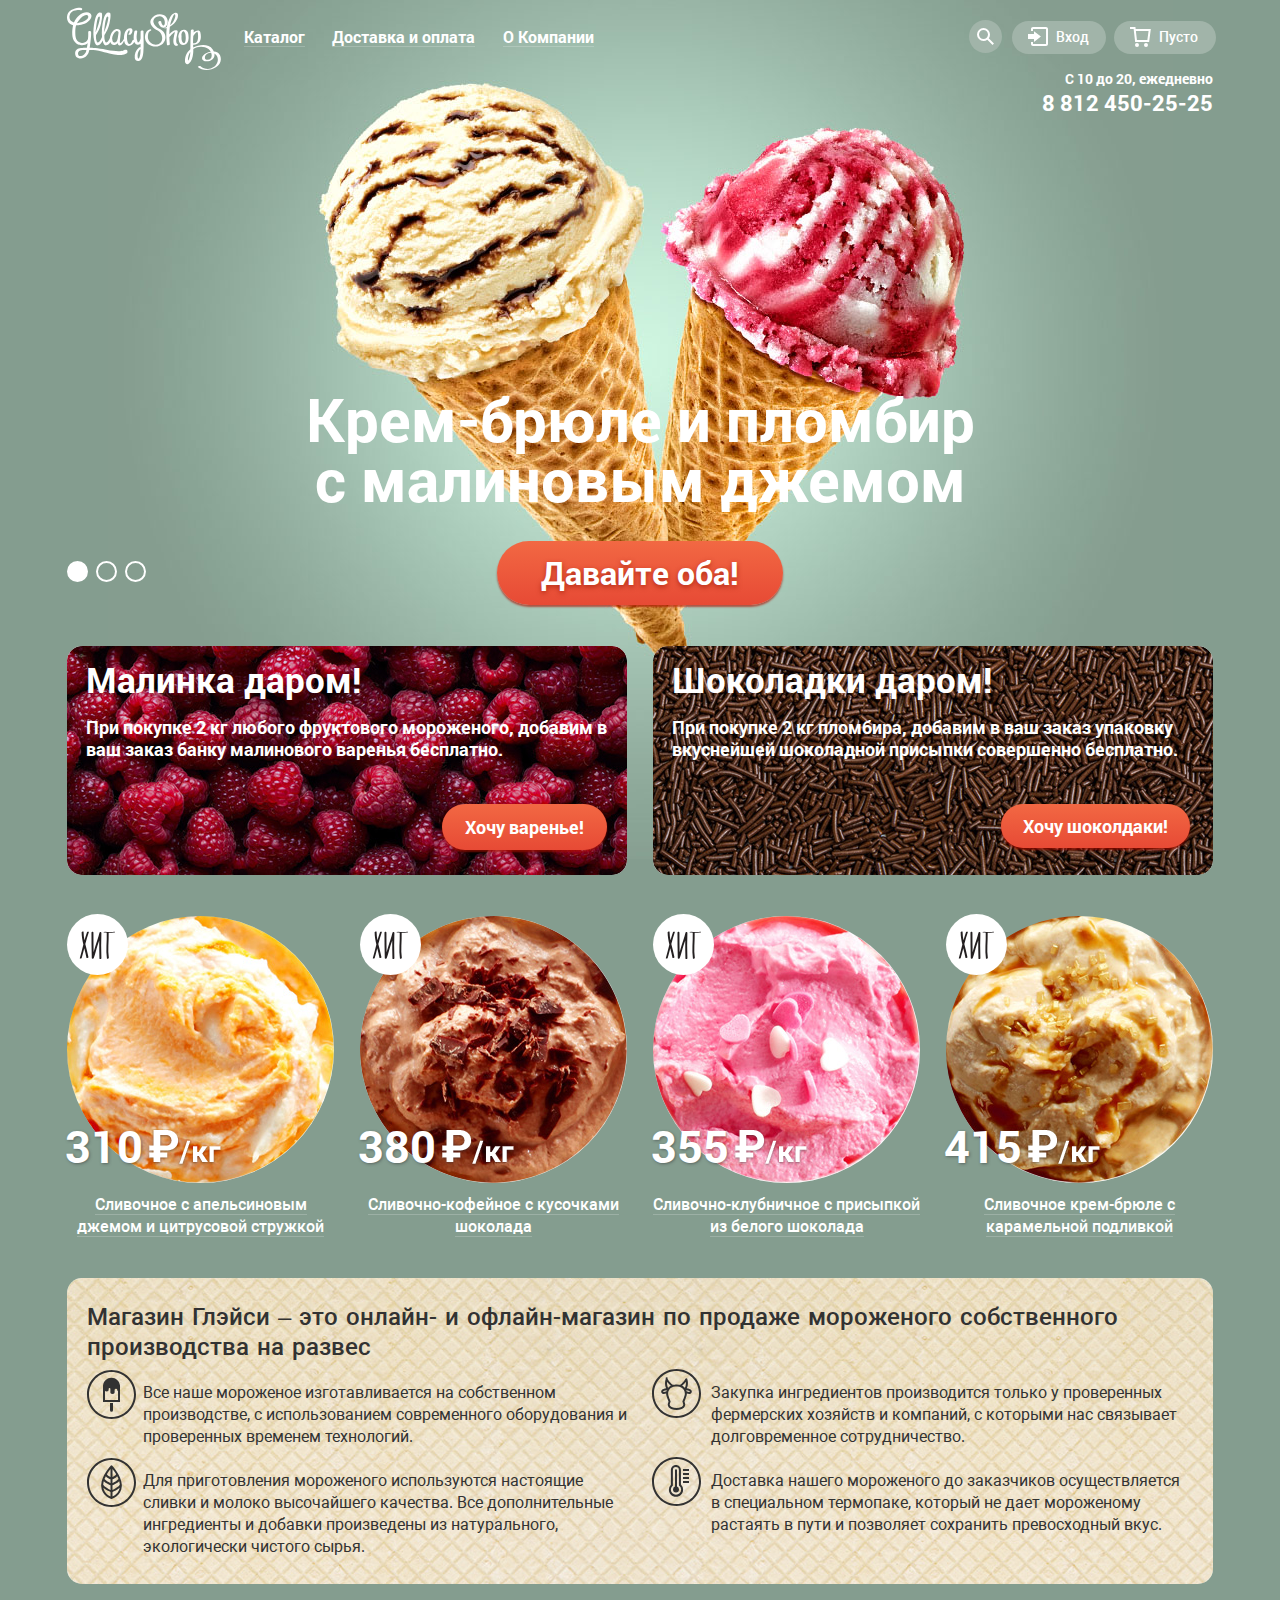
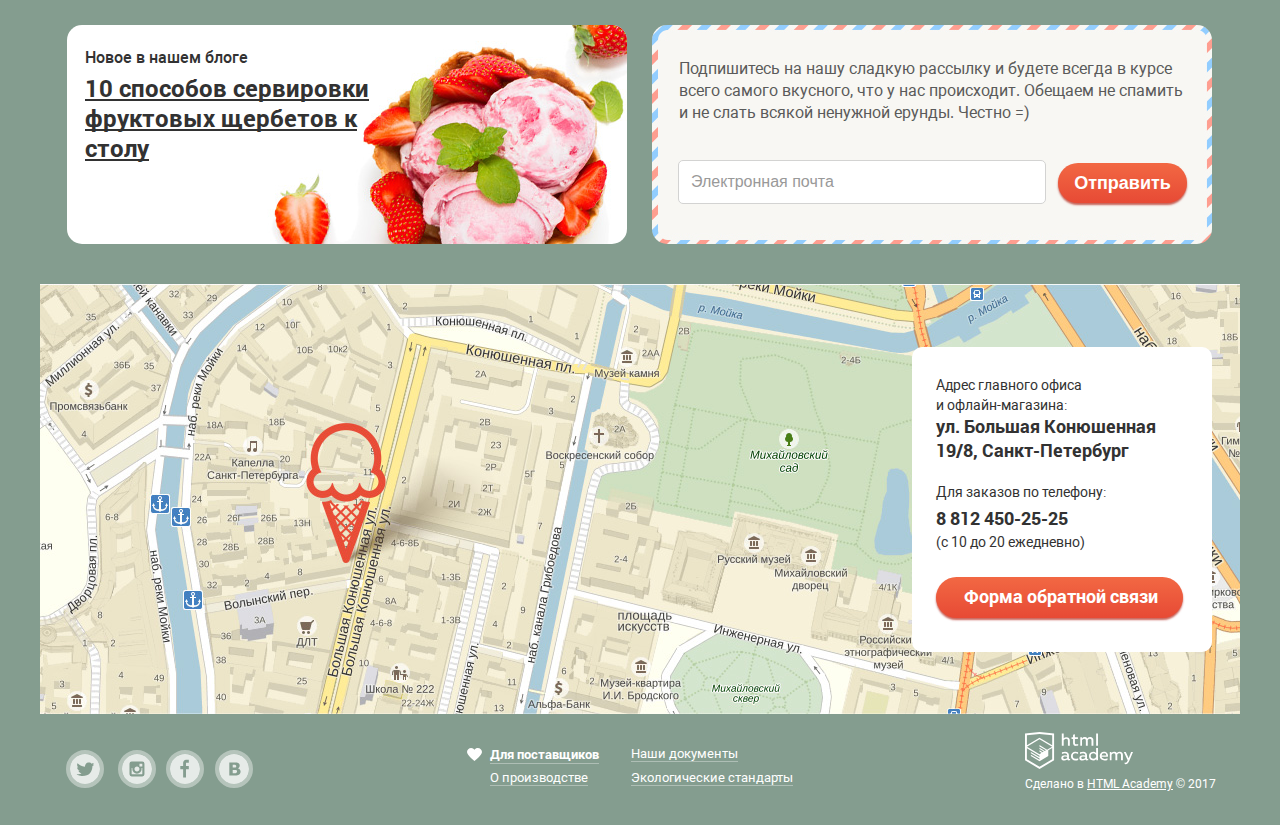
==== commit 606bb98d: "Очередная правка перед второй проверкой" ====
--- a/index.html
+++ b/index.html
@@ -81,7 +81,7 @@
         </div>
         <div class="user-block">
           <p class="user-text">С 10 до 20, ежедневно</p>
-          <p class="user-text-tel">8 812 450-25-25</p>
+          <p class="user-text-tel" x-ms-format-detection="none">8 812 450-25-25</p>
         </div>
       </header>
       <main class="main-container">
@@ -134,8 +134,8 @@
                 <h3 class="product-item-title">
                   <a class="link product-item-hit" href="#">Cливочное с апельсиновым джемом и цитрусовой стружкой</a>
                 </h3>
-                <p class="product-item-price">310 ₽
-                <span class="product-item-weight">/кг</span>
+                <p class="product-item-price">310
+                <span class="product-item-weight"><img src="img/₽_кг.png" width="76" height="38" alt="Символ"></span>
                 </p>
               </div>
               <div class="product-item-cover">
@@ -148,8 +148,8 @@
                 <h3 class="product-item-title">
                   <a class="link product-item-hit" href="#">Сливочно-кофейное с кусочками шоколада</a>
                 </h3>
-                <p class="product-item-price">380 ₽
-                <span class="product-item-weight">/кг</span>
+                <p class="product-item-price">380
+                <span class="product-item-weight"><img src="img/₽_кг.png" width="76" height="38" alt="Символ"></span>
                 </p>
               </div>
               <div class="product-item-cover">
@@ -162,8 +162,8 @@
                 <h3 class="product-item-title">
                   <a class="link product-item-hit" href="#">Сливочно-клубничное с присыпкой из белого шоколада</a>
                 </h3>
-                <p class="product-item-price">355 ₽
-                <span class="product-item-weight">/кг</span>
+                <p class="product-item-price">355
+                <span class="product-item-weight"><img src="img/₽_кг.png" width="76" height="38" alt="Символ"></span>
                 </p>
               </div>
               <div class="product-item-cover">
@@ -176,8 +176,8 @@
                 <h3 class="product-item-title">
                   <a class="link product-item-hit" href="#">Сливочное крем-брюле с карамельной подливкой</a>
                 </h3>
-                <p class="product-item-price">415 ₽
-                <span class="product-item-weight">/кг</span>
+                <p class="product-item-price">415
+                <span class="product-item-weight"><img src="img/₽_кг.png" width="76" height="38" alt="Символ"></span>
                 </p>
               </div>
               <div class="product-item-cover">
@@ -222,7 +222,7 @@
             <p class="contacts-add">Адрес главного офиса и офлайн-магазина:</p>
             <b>ул. Большая Конюшенная 19/8, Санкт-Петербург</b>
             <p class="contacts-phone">Для заказов по телефону:</p>
-            <b>8 812 450-25-25</b>
+            <b x-ms-format-detection="none">8 812 450-25-25</b>
             <div class="contacts-item">
               <p class="contacts-table">(с 10 до 20 ежедневно)</p>
               <a class="btn callback-link" href="#">Форма обратной связи</a>
@@ -249,6 +249,7 @@
             <button class="btn feedback-button" type="submit">Отправить</button>
           </form>
         </div>
+      <div class="overlay"></div>
       </main>
       <footer class="main-footer">
         <ul class="social-items">
--- a/css/style.css
+++ b/css/style.css
@@ -526,7 +526,7 @@
 }
 .button {
   display: inline-block;
-  padding: 12px 44px;
+  padding: 10px 44px;
   font-weight: 700;
   font-size: 32px;
   line-height: 44px;
@@ -552,7 +552,7 @@
 }
 .slider-controls {
   position: absolute;
-  bottom: 26px;
+  bottom: 22px;
   left: 0;
   z-index: 20;
   font-size: 0;
@@ -595,8 +595,8 @@
 .special-offers {
   position: relative;
   display: flex;
-  margin-top: 37px;
-  margin-bottom: 40px;
+  margin-top: 41px;
+  margin-bottom: 41px;
 }
 .section-text {
   width: 560px;
@@ -607,6 +607,7 @@
   background-image: url("../img/i-rasberries.jpg");
   border-radius: 15px;
   background-repeat: repeat;
+  align-items: flex-start;
 }
 .section-text h3 {
   margin: 13px 19px;
@@ -642,6 +643,7 @@
   background-image: url("../img/i-chocolate.jpg");
   border-radius: 15px;
   background-repeat: repeat;
+  align-items: flex-start;
 }
 .section-text-item h3 {
   margin: 13px 19px;
@@ -727,7 +729,7 @@
 .product-item-weight {
   position: absolute;
   top: 6px;
-  left: 114px;
+  left: 82px;
   min-width: 50px;
   margin: 0;
   padding: 0;
@@ -769,7 +771,7 @@
 }
 .main-description {
   min-height: 306px;
-  margin-bottom: 40px;
+  margin-bottom: 41px;
   padding: 24px 31px 2px 20px;
   color: #323232;
   background-color: #c4c3b0;
@@ -854,7 +856,7 @@
 }
 .main-blog-title {
   margin: 0;
-  padding: 24px 18px;
+  padding: 22px 18px;
   padding-bottom: 4px;
   font-weight: 500;
   font-size: 16px;
@@ -867,7 +869,7 @@
 .main-blog-link {
   display: inline-block;
   width: 289px;
-  margin-bottom: 78px;
+  margin-bottom: 81px;
   font-weight: 700;
   font-size: 24px;
   line-height: 30px;
@@ -890,7 +892,7 @@
 .subscribe-text {
   display: inline-block;
   margin: 0;
-  padding: 36px 27px;
+  padding: 33px 27px;
   padding-bottom: 4px;
   font-size: 16px;
   line-height: 22px;
@@ -944,7 +946,7 @@
 }
 .contacts-address {
   position: absolute;
-  top: 64px;
+  top: 63px;
   right: 1px;
   width: 300px;
   padding: 28px 24px;
@@ -979,10 +981,10 @@
   line-height: 22px;
 }
 .callback-link {
-  margin-bottom: 4px;
+  margin-bottom: 6px;
   padding-left: 28px;
   padding-right: 25px;
-  padding-top: 6px;
+  padding-top: 7px;
   padding-bottom: 10px;
   font-weight: 700;
   font-size: 18px;
@@ -1008,59 +1010,31 @@
   -webkit-animation: bounce 0.25s;
   animation: bounce 0.25s;
 }
-@-webkit-keyframes bounce {
+@keyframes bounce {
   0% {
     -webkit-transform: translateY(-2000px);
     transform: translateY(-2000px);
+    transform: translateX(-50%);
   }
   70% {
     -webkit-transform: translateY(30px);
     transform: translateY(30px);
+    transform: translateX(-50%);
   }
   90% {
     -webkit-transform: translateY(-10px);
     transform: translateY(-10px);
+    transform: translateX(-50%);
   }
   100% {
     -webkit-transform: translateY(0);
     transform: translateY(0);
-  }
-}
-@keyframes bounce {
-  0% {
-    -webkit-transform: translateY(-2000px);
-    transform: translateY(-2000px);
-  }
-  70% {
-    -webkit-transform: translateY(30px);
-    transform: translateY(30px);
-  }
-  90% {
-    -webkit-transform: translateY(-10px);
-    transform: translateY(-10px);
-  }
-  100% {
-    -webkit-transform: translateY(0);
-    transform: translateY(0);
+    transform: translateX(-50%);
   }
 }
 .feedback-shake {
   -webkit-animation: shake 0.6s;
   animation: shake 0.6s;
-}
-@-webkit-keyframes shake {
-  0%, 100% {
-    -webkit-transform: translateX(0);
-    transform: translateX(0);
-  }
-  10%, 30%, 50%, 70%, 90% {
-    -webkit-transform: translateX(-10px);
-    transform: translateX(-10px);
-  }
-  20%, 40%, 60%, 80% {
-    -webkit-transform: translateX(10px);
-    transform: translateX(10px);
-  }
 }
 @keyframes shake {
   0%, 100% {
@@ -1163,7 +1137,7 @@
 }
 .main-footer {
   display: flex;
-  margin: 1px -27px;
+  margin: -1px -27px;
   padding: 0;
 }
 .social-items {
@@ -1278,7 +1252,7 @@
 .user-basket-inner {
   padding-top: 8px;
   padding-right: 15px;
-  padding-bottom: 9px;
+  padding-bottom: 7px;
   padding-left: 45px;
   font-weight: 500;
   font-size: 14px;
@@ -1491,7 +1465,8 @@
 .sorting {
   position: relative;
   margin-top: -3px;
-  padding: 9px 5px 9px 14px;
+  margin-right: 3px;
+  padding: 9px 5px 7px 11px;
   color: #ffffff;
   background-color: rgba(248, 247, 244, 0.2);
   border-radius: 50px;
@@ -1529,6 +1504,8 @@
 .sorting option {
   font-size: 14px;
   line-height: 16px;
+  font-weight: 400;
+  color: #323232;
 }
 .sorting:hover {
   background-color: rgba(248, 247, 244, 0.2);
@@ -1635,7 +1612,6 @@
   flex-wrap: wrap;
   width: 415px;
   margin: 0;
-  margin-top: 3px;
   margin-left: -14px;
   padding: 0;
   padding-top: 10px;
@@ -1714,7 +1690,7 @@
   border-radius: 20px;
 }
 .filter-option {
-  margin-top: 9px;
+  margin-top: 6px;
   margin-left: -5px;
 }
 .option {
@@ -1764,7 +1740,7 @@
   width: 144px;
   height: 37px;
   margin-top: 22px;
-  margin-left: 14px;
+  margin-left: 13px;
   font-weight: 500;
   font-size: 16px;
   line-height: 18px;
@@ -1785,7 +1761,7 @@
   box-shadow: inset 0 2px 1px 0 #696969;
 }
 .catalog-item-all {
-  margin-bottom: 39px;
+  margin-bottom: 41px;
 }
 .catalog-items {
   display: flex;
@@ -1797,7 +1773,7 @@
 }
 .catalog-item {
   position: relative;
-  margin-bottom: 40px;
+  margin-bottom: 39px;
 }
 .catalog-item:hover .catalog-item-cover {
   display: block;
@@ -1874,7 +1850,7 @@
 .catalog-item-weight {
   position: absolute;
   top: 7px;
-  left: 113px;
+  left: 81px;
   min-width: 50px;
   margin: 0;
   padding: 0;
@@ -1983,7 +1959,7 @@
   z-index: 50;
   display: none;
   width: 100%;
-  height: 100%;
+ overlay height: 100%;
   background-color: rgba(0, 0, 0, 0.5);
   cursor: pointer;
 }
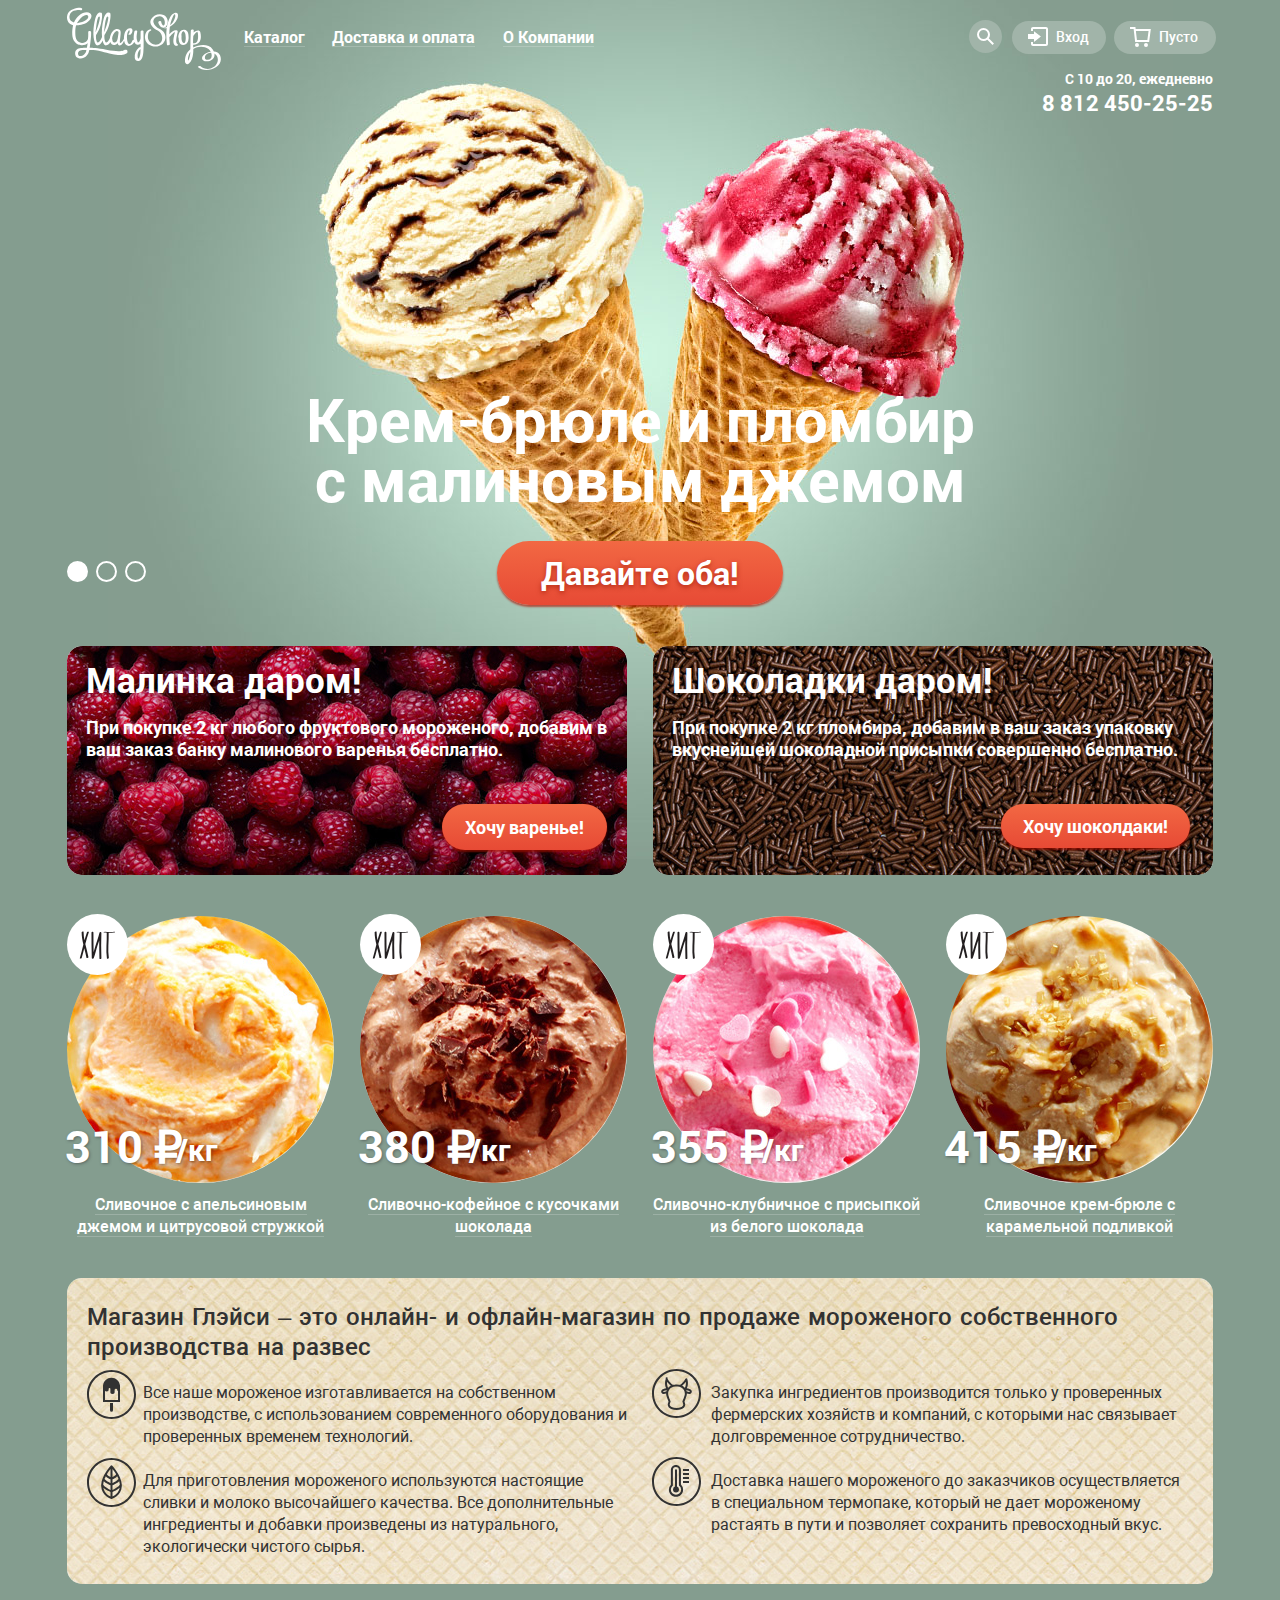
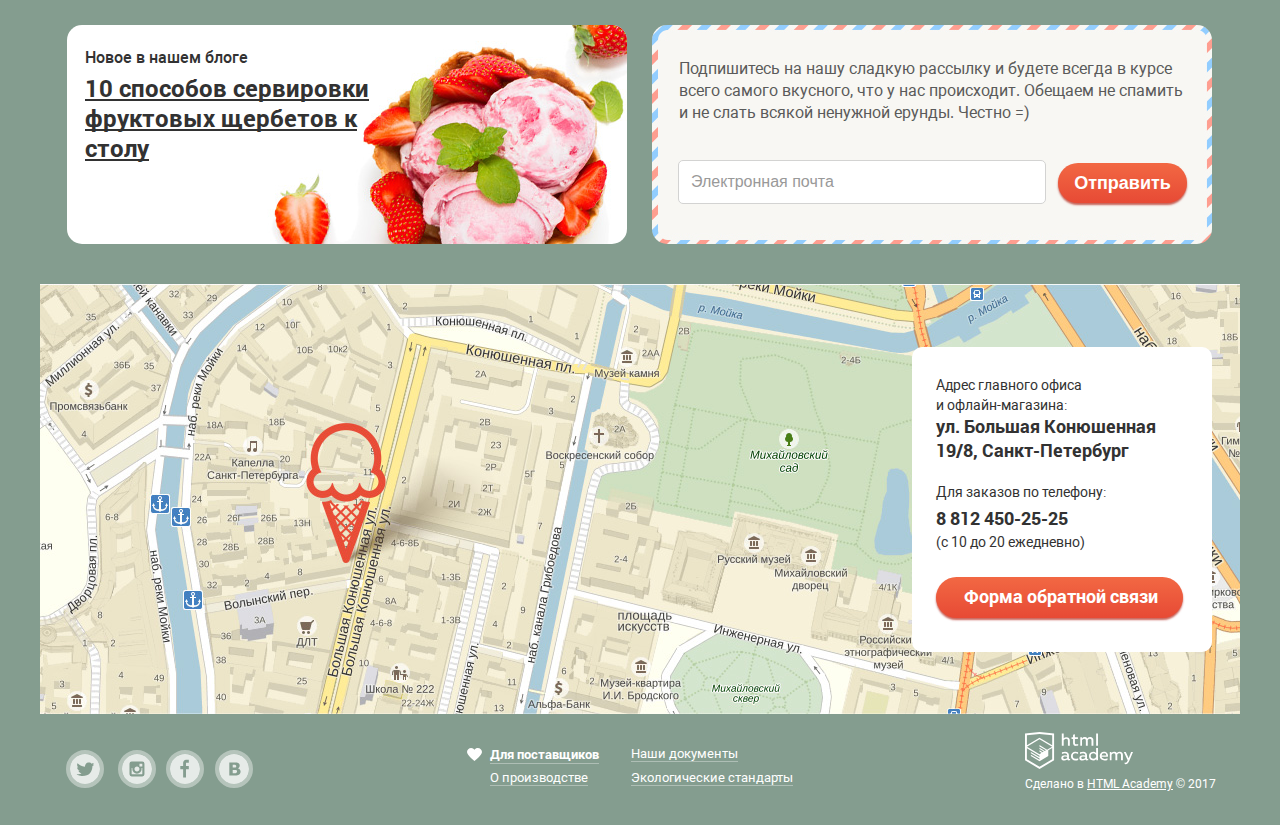
==== commit 92e0aea3: "Исправления перед второй попыткой" ====
--- a/index.html
+++ b/index.html
@@ -4,7 +4,7 @@
   <meta charset="utf-8">
   <title>HTML Academy: Глейси</title>
   <link href="css/normalize.css" rel="stylesheet">
-  <link href="css/style.css" rel="stylesheet">
+  <link href="css/style.min.css" rel="stylesheet">
 </head>
 <body>
   <input class="visually-hidden" type="radio" id="product-1" name="toggle" checked>
@@ -134,8 +134,8 @@
                 <h3 class="product-item-title">
                   <a class="link product-item-hit" href="#">Cливочное с апельсиновым джемом и цитрусовой стружкой</a>
                 </h3>
-                <p class="product-item-price">310
-                <span class="product-item-weight"><img src="img/₽_кг.png" width="76" height="38" alt="Символ"></span>
+                <p class="product-item-price">310 ₽
+                <span class="product-item-weight">/кг</span>
                 </p>
               </div>
               <div class="product-item-cover">
@@ -148,8 +148,8 @@
                 <h3 class="product-item-title">
                   <a class="link product-item-hit" href="#">Сливочно-кофейное с кусочками шоколада</a>
                 </h3>
-                <p class="product-item-price">380
-                <span class="product-item-weight"><img src="img/₽_кг.png" width="76" height="38" alt="Символ"></span>
+                <p class="product-item-price">380 ₽
+                <span class="product-item-weight">/кг</span>
                 </p>
               </div>
               <div class="product-item-cover">
@@ -162,8 +162,8 @@
                 <h3 class="product-item-title">
                   <a class="link product-item-hit" href="#">Сливочно-клубничное с присыпкой из белого шоколада</a>
                 </h3>
-                <p class="product-item-price">355
-                <span class="product-item-weight"><img src="img/₽_кг.png" width="76" height="38" alt="Символ"></span>
+                <p class="product-item-price">355 ₽
+                <span class="product-item-weight">/кг</span>
                 </p>
               </div>
               <div class="product-item-cover">
@@ -176,8 +176,8 @@
                 <h3 class="product-item-title">
                   <a class="link product-item-hit" href="#">Сливочное крем-брюле с карамельной подливкой</a>
                 </h3>
-                <p class="product-item-price">415
-                <span class="product-item-weight"><img src="img/₽_кг.png" width="76" height="38" alt="Символ"></span>
+                <p class="product-item-price">415 ₽
+                <span class="product-item-weight">/кг</span>
                 </p>
               </div>
               <div class="product-item-cover">
@@ -218,11 +218,11 @@
           <div class="contacts-map">
             <img src="img/index-map.jpg" width="1200" height="430" alt="Логотип «GllacyShop»">
           </div>
-          <div class="contacts-address">
+          <div class="contacts-address" x-ms-format-detection="none">
             <p class="contacts-add">Адрес главного офиса и офлайн-магазина:</p>
             <b>ул. Большая Конюшенная 19/8, Санкт-Петербург</b>
             <p class="contacts-phone">Для заказов по телефону:</p>
-            <b x-ms-format-detection="none">8 812 450-25-25</b>
+            <b>8 812 450-25-25</b>
             <div class="contacts-item">
               <p class="contacts-table">(с 10 до 20 ежедневно)</p>
               <a class="btn callback-link" href="#">Форма обратной связи</a>
@@ -296,6 +296,6 @@
       </footer>
     </div>
   </div>
-  <script src="js/gllacy.js"></script>
+  <script src="js/gllacy.min.js"></script>
 </body>
 </html>
--- a/css/style.min.css
+++ b/css/style.min.css
@@ -0,0 +1 @@
+@font-face{font-weight:400;font-family:"Roboto";font-style:normal;src:local("Roboto Regular"),url(../fonts/roboto.woff2) format("woff2"),url(../fonts/roboto.woff) format("woff")}@font-face{font-weight:500;font-family:"Roboto";font-style:normal;src:local("Roboto Medium"),url(../fonts/robotomedium.woff2) format("woff2"),url(../fonts/robotomedium.woff) format("woff")}@font-face{font-weight:700;font-family:"Roboto";font-style:normal;src:local("Roboto Bold"),url(../fonts/robotobold.woff2) format("woff2"),url(../fonts/robotobold.woff) format("woff")}html{-webkit-box-sizing:border-box;box-sizing:border-box}*,*:before,*:after{-webkit-box-sizing:inherit;box-sizing:inherit}body{min-width:1200px;margin:0;padding:0;font-weight:400;font-size:16px;line-height:22px;font-family:"Roboto","Arial",sans-serif;color:#fff;background-color:#849d8f}.visually-hidden:not(:focus):not(:active),input[type="checkbox"].visually-hidden,input[type="radio"].visually-hidden{position:absolute;width:1px;height:1px;margin:-1px;padding:0;overflow:hidden;white-space:nowrap;border:0;clip:rect(0 0 0 0)}.wrap{background-color:#849d8f;background-image:url("../img/creamy-slaider1.jpg");background-repeat:no-repeat;background-position:top center;-webkit-transition:background-image .5s ease,background-color .5s ease;-o-transition:background-image .5s ease,background-color .5s ease;transition:background-image .5s ease,background-color .5s ease}.wrap::before,.wrap::after{content:"";visibility:hidden}.wrap::before{background-image:url("../img/creamy-slaider2.jpg")}.wrap::after{background-image:url("../img/creamy-slaider3.jpg")}.container{width:1200px;margin:0 auto;padding:0 27px}.btn{display:inline-block;padding:12px 22px;font-weight:600;font-size:31px;line-height:41px;vertical-align:top;text-align:center;color:#fff;text-decoration:none;background:#f26843;background-image:-webkit-gradient(linear,left bottom,left top,from(#e74a35),to(#f26843));background-image:-webkit-linear-gradient(bottom,#e74a35,#f26843);background-image:-o-linear-gradient(bottom,#e74a35,#f26843);background-image:linear-gradient(to top,#e74a35,#f26843);border:0;border-radius:50px;-webkit-box-shadow:0 2px 2px 0 rgba(172,16,0,0.64);box-shadow:0 2px 2px 0 rgba(172,16,0,0.64);cursor:pointer}.btn:hover{background:-webkit-gradient(linear,left top,left bottom,from(#f58669),to(#ec6f5e));background:-webkit-linear-gradient(top,#f58669 0,#ec6f5e 100%);background:-o-linear-gradient(top,#f58669 0,#ec6f5e 100%);background:linear-gradient(to bottom,#f58669 0,#ec6f5e 100%);-webkit-box-shadow:0 2px 2px rgba(172,16,0,1);box-shadow:0 2px 2px rgba(172,16,0,1)}.btn:active{background:-webkit-gradient(linear,left top,left bottom,from(#d84732),to(#e1613e));background:-webkit-linear-gradient(top,#d84732 0,#e1613e 100%);background:-o-linear-gradient(top,#d84732 0,#e1613e 100%);background:linear-gradient(to bottom,#d84732 0,#e1613e 100%);-webkit-box-shadow:inset 0 2px 2px rgba(172,16,0,1);box-shadow:inset 0 2px 2px rgba(172,16,0,1)}.link{color:#fff;text-decoration:none}.header{display:-webkit-box;display:-ms-flexbox;display:flex;-webkit-box-orient:horizontal;-webkit-box-direction:normal;-ms-flex-direction:row;flex-direction:row;-ms-flex-wrap:wrap;flex-wrap:wrap}.main-navigation{display:-webkit-box;display:-ms-flexbox;display:flex;width:587px}.main-navigation-logo{margin-top:7px}.main-navigation-list{display:-webkit-box;display:-ms-flexbox;display:flex;-ms-flex-wrap:wrap;flex-wrap:wrap;margin:0;padding:0;padding-top:22px;padding-left:10px;list-style:none;font-weight:700;font-size:16px;line-height:18px}.main-navigation-list li:first-child{margin-right:1px}.main-navigation-list li:nth-child(2){margin-right:2px}.main-navigation-list a{border-bottom:1px solid rgba(255,255,255,0.2)}.main-navigation-link{display:inline-block;margin:6px 13px;vertical-align:middle;color:#fff;text-decoration:none}.main-navigation-item{position:relative;z-index:1}.main-navigation-link:hover,.main-navigation-link:focus{margin:0;padding:6px 13px;color:#333;background-color:#f7f6f3;border-bottom:0;border-radius:16px}.main-navigation-link:active{color:#323232;background-color:#ededed;border-radius:15px;-webkit-box-shadow:inset 0 2px 1px 0 #696969;box-shadow:inset 0 2px 1px 0 #696969}.main-navigation-submenu{position:absolute;top:38px;left:-6px;display:none;width:143px;color:#323232;background-color:#f8f7f4;border-radius:5px;-webkit-box-shadow:0 20px 20px 0 rgba(0,0,0,0.4);box-shadow:0 20px 20px 0 rgba(0,0,0,0.4)}.main-navigation-items{border-radius:5px}.main-navigation-submenu a{display:inline-block;padding:6px 13px;font-size:14px;line-height:16px;vertical-align:middle;color:#323232;text-decoration:none}.navigation-submenu-item::before{content:"";position:absolute;top:37px;left:7px;width:128px;height:1px;background-color:#d1d0ce}.navigation-submenu-current{background-color:#d07058}.navigation-submenu-current a{color:#fff;border-bottom:0}.navigation-submenu-current a:hover{color:#323232}.main-navigation-item:hover .main-navigation-submenu{display:block}.main-navigation-submenu{margin:0;padding:0;list-style:none}.main-navigation-submenu li:first-child{padding-top:4px;padding-bottom:9px;padding-left:6px}.main-navigation-submenu li:not(:first-child){margin:0;padding-bottom:3px;padding-left:6px;font-weight:400;font-size:14px;line-height:16px}.main-navigation-submenu li:last-child{padding-bottom:9px}.main-navigation-submenu li:hover,.main-navigation-submenu li:hover{background-color:#fbded8}.main-navigation-submenu li:active{background-color:#f6b5a5}.user-navigation{display:-webkit-box;display:-ms-flexbox;display:flex;width:557px;margin-top:29px;padding:0;padding-left:316px;list-style:none;font-weight:500;font-size:14px;line-height:16px}.user-search{position:relative;z-index:1;margin-top:-9px;margin-left:-1px;padding:0}.user-search-link{display:inline-block;width:33px;height:33px;margin-right:10px;vertical-align:middle;background-color:#a1b4a9;background-image:url("../img/icon-loupe.svg");background-repeat:no-repeat;background-position:center;border:0;border-radius:50%}.user-search-link:hover{background-color:#f8f7f4;background-image:url("../img/icon-loupe-bl.svg");background-repeat:no-repeat;background-position:center}.user-search-link:active{background-color:#ededed;background-color:#f8f7f4;-webkit-box-shadow:inset 0 2px 1px #696969;box-shadow:inset 0 2px 1px #696969}.user-element-link{margin-right:8px;padding-top:8px;padding-right:17px;padding-bottom:9px;padding-left:44px;font-weight:500;font-size:14px;line-height:16px;color:#fff;background-color:#a1b4a9;background-image:url("../img/icon-login.svg");background-repeat:no-repeat;background-position:16px 40%;border:0;border-radius:25px}.user-element-link:hover{font-weight:500;font-size:14px;line-height:16px;color:#323232;color:#323232;background-color:#f8f7f4;background-image:url("../img/icon-login-bl.svg");background-repeat:no-repeat;border:0}.user-element-link:active{background-color:#ededed;background-color:#f8f7f4;-webkit-box-shadow:inset 0 2px 1px #696969;box-shadow:inset 0 2px 1px #696969}.modal{position:absolute;top:35px;right:4px;display:none;width:341px;height:84px;background-color:#fff;border-radius:5px;-webkit-box-shadow:0 20px 20px 0 rgba(0,0,0,0.4);box-shadow:0 20px 20px 0 rgba(0,0,0,0.4)}.modal-form-item{width:311px;height:44px;margin-top:18px;margin-left:16px;padding-left:13px;font-weight:700;font-size:14px;line-height:24px;color:#323232;border:1px solid #d3d3d2;border-radius:5px;outline:0}.modal-form-item::-webkit-input-placeholder{font-weight:300;text-align:left;color:#999}.modal-form-item:-ms-input-placeholder{font-weight:300;text-align:left;color:#999}.modal-form-item::-ms-input-placeholder{font-weight:300;text-align:left;color:#999}.modal-form-item::placeholder{font-weight:300;text-align:left;color:#999}.modal-form-item::-ms-input-placeholder{font-weight:300;text-align:left;color:#999}.modal-form-item:hover{-webkit-box-shadow:0 0 0 2px rgba(154,154,154,0.52);box-shadow:0 0 0 2px rgba(154,154,154,0.52)}.modal-form-item:focus{-webkit-box-shadow:0 0 0 2px rgba(46,136,228,0.52);box-shadow:0 0 0 2px rgba(46,136,228,0.52)}.user-search:hover .modal{display:block}.user-element{position:relative;z-index:1;margin:0;padding:0}.modal-login{position:absolute;top:36px;right:2px;display:none;width:277px;height:214px;background-color:#f8f7f4;border-radius:5.1px;-webkit-box-shadow:0 20px 20px 0 rgba(0,0,0,0.4);box-shadow:0 20px 20px 0 rgba(0,0,0,0.4)}.modal-login input{width:241px;height:44px;margin-top:21px;margin-left:20px;padding:9px 0 12px 11px;font-weight:700;font-size:14px;line-height:24px;color:#999;border:1px solid #d3d3d2;border-radius:5px;outline:0}.modal-login input:required{color:#323232}.modal-login input::-webkit-input-placeholder{font-weight:300;text-align:left;color:#999}.modal-login input:-ms-input-placeholder{font-weight:300;text-align:left;color:#999}.modal-login input::-ms-input-placeholder{font-weight:300;text-align:left;color:#999}.modal-login input::placeholder{font-weight:300;text-align:left;color:#999}.modal-login input::-ms-input-placeholder{font-weight:300;text-align:left;color:#999}.modal-login input:hover{-webkit-box-shadow:0 0 0 2px rgba(154,154,154,0.52);box-shadow:0 0 0 2px rgba(154,154,154,0.52)}.modal-login input:focus{-webkit-box-shadow:0 0 0 2px rgba(46,136,228,0.52);box-shadow:0 0 0 2px rgba(46,136,228,0.52)}.modal-login p{margin:0;padding:0}.modal-login-link a,.modal-login-links a{font-weight:300;font-size:13px;line-height:24px;color:#323232;border-bottom:1px solid #adacaa}.modal-login-link{position:absolute;top:147px;right:7px;display:inline-block;width:131px;margin:0;padding:0;vertical-align:middle}.modal-login-links{position:absolute;top:168px;right:7px;display:inline-block;width:131px;margin:0;padding:0;vertical-align:middle}.modal-login-link a:hover,.modal-login-links a:hover{color:#e84d37;border-bottom:1px solid rgba(249,205,196,0.3)}.modal-btn{display:inline-block;width:100px;margin:0;margin-top:20px;margin-left:18px;padding:10px 20px;font-weight:700;font-size:18px;line-height:24px;vertical-align:center;-webkit-box-shadow:0 1px 2px 0 #ac1000;box-shadow:0 1px 2px 0 #ac1000}.user-element:hover .modal-login{display:block}.user-basket{margin:0;padding:0}.user-basket-link{padding-top:8px;padding-right:18px;padding-bottom:9px;padding-left:45px;font-weight:500;font-size:14px;line-height:16px;color:#fff;background-color:#a1b4a9;background-image:url("../img/icon-basket.svg");background-repeat:no-repeat;background-position:16px 6px;border:0;border-radius:30px}.user-basket-link:hover{padding-top:8px;padding-right:18px;padding-bottom:9px;padding-left:45px;font-weight:500;font-size:14px;line-height:16px;color:#323232;background-color:#f8f7f4;background-image:url("../img/icon-basket-bl.svg");background-repeat:no-repeat;background-position:16px 6px;border:0;border-radius:20px;opacity:.99}.user-basket-link:active{background-color:#ededed;background-color:#f8f7f4;-webkit-box-shadow:inset 0 2px 1px #696969;box-shadow:inset 0 2px 1px #696969}.user-block{display:-webkit-box;display:-ms-flexbox;display:flex;-webkit-box-orient:vertical;-webkit-box-direction:normal;-ms-flex-direction:column;flex-direction:column;-webkit-box-pack:end;-ms-flex-pack:end;justify-content:flex-end;-webkit-box-align:end;-ms-flex-align:end;align-items:flex-end;margin-top:-18px;margin-left:auto}.user-text{margin:12px 0;padding:0;font-weight:700;font-size:14px;line-height:16px}.user-text-tel{margin:-8px 0;padding:0;font-weight:700;font-size:22px;line-height:24px;color:#fff;border:0}.slider{position:relative;padding-top:319px;text-align:center;color:#fff}.slider-list{margin:0;padding:0;list-style:none}.slide{display:none}.slide-title{width:700px;margin:0 auto;margin-top:-37px;margin-bottom:32px;font-weight:700;font-size:60px;line-height:60px}.button{display:inline-block;padding:10px 44px;font-weight:700;font-size:32px;line-height:44px;vertical-align:top;text-align:center;color:#fff;text-decoration:none;text-shadow:0 2px 5px rgba(160,32,11,0.76);background:#f26843;background:-webkit-gradient(linear,left top,left bottom,from(#f26843),to(#e74a35));background:-webkit-linear-gradient(top,#f26843 0,#e74a35 100%);background:-o-linear-gradient(top,#f26843 0,#e74a35 100%);background:linear-gradient(to bottom,#f26843 0,#e74a35 100%);border:0;border-radius:50px;-webkit-box-shadow:0 2px 2px rgba(172,16,0,0.64);box-shadow:0 2px 2px rgba(172,16,0,0.64);cursor:pointer}.button:hover{background:-webkit-gradient(linear,left top,left bottom,from(#f58669),to(#ec6f5e));background:-webkit-linear-gradient(top,#f58669 0,#ec6f5e 100%);background:-o-linear-gradient(top,#f58669 0,#ec6f5e 100%);background:linear-gradient(to bottom,#f58669 0,#ec6f5e 100%);-webkit-box-shadow:0 2px 2px rgba(172,16,0,1);box-shadow:0 2px 2px rgba(172,16,0,1)}.button:active{background:-webkit-gradient(linear,left top,left bottom,from(#d84732),to(#e1613e));background:-webkit-linear-gradient(top,#d84732 0,#e1613e 100%);background:-o-linear-gradient(top,#d84732 0,#e1613e 100%);background:linear-gradient(to bottom,#d84732 0,#e1613e 100%);-webkit-box-shadow:inset 0 2px 2px rgba(172,16,0,1);box-shadow:inset 0 2px 2px rgba(172,16,0,1)}.slider-controls{position:absolute;bottom:22px;left:0;z-index:20;font-size:0}.slider-controls label{display:inline-block;width:21px;height:21px;margin-right:8px;vertical-align:top;background-color:transparent;border:2px solid #fff;border-radius:50%;cursor:pointer}.slider-controls label:hover{background-color:rgba(255,255,255,0.4)}.slider-controls label:active{background-color:#fff}#product-1:checked~.wrap{background-color:#849d8f;background-image:url("../img/creamy-slaider1.jpg")}#product-2:checked~.wrap{background-color:#8996a6;background-image:url("../img/creamy-slaider2.jpg")}#product-3:checked~.wrap{background-color:#9d8b84;background-image:url("../img/creamy-slaider3.jpg")}#product-1:checked~.wrap #slide1,#product-2:checked~.wrap #slide2,#product-3:checked~.wrap #slide3{display:block}#product-1:checked~.wrap label[for="product-1"],#product-2:checked~.wrap label[for="product-2"],#product-3:checked~.wrap label[for="product-3"]{background-color:#fff}.special-offers{position:relative;display:-webkit-box;display:-ms-flexbox;display:flex;margin-top:41px;margin-bottom:41px}.section-text{width:560px;margin-right:26px;padding:0;padding-bottom:25px;background-color:#3d052b;background-image:url("../img/i-rasberries.jpg");border-radius:15px;background-repeat:repeat;-webkit-box-align:start;-ms-flex-align:start;align-items:flex-start}.section-text h3{margin:13px 19px;padding:0;font-weight:700;font-size:35px;line-height:41px}.section-text p{margin:16px 19px;margin-bottom:44px;padding:0;font-weight:700;font-size:18px;line-height:22px}.section-btn{display:inline-block;width:165px;margin-left:375px;padding:11px 22px;font-weight:700;font-size:18px;line-height:24px;vertical-align:center}.section-text-item{width:560px;margin:0;padding:0;padding-bottom:25px;background-color:#1a140f;background-image:url("../img/i-chocolate.jpg");border-radius:15px;background-repeat:repeat;-webkit-box-align:start;-ms-flex-align:start;align-items:flex-start}.section-text-item h3{margin:13px 19px;padding:0;font-weight:700;font-size:35px;line-height:41px}.section-text-item p{margin:16px 19px;margin-bottom:44px;padding:0;font-weight:700;font-size:18px;line-height:22px}.section-btn-item{display:inline-block;width:189px;margin-left:348px;padding:10px 20px;font-weight:700;font-size:18px;line-height:24px;vertical-align:center}.product-line{margin-bottom:40px}.product-list{display:-webkit-box;display:-ms-flexbox;display:flex;-ms-flex-wrap:wrap;flex-wrap:wrap;width:1172px;margin:0;padding:0;list-style:none}.product-item-link{position:relative;z-index:2;width:267px;margin-right:26px}.product-hit::before{content:"";position:absolute;top:-2px;left:0;width:61px;height:61px;background-image:url("../img/icon-hit.svg")}.product-item-img{margin-bottom:5px;border-radius:150px}.product-item-title{margin:0;padding:0;font-weight:500;font-size:16px;line-height:22px;text-align:center}.product-item-hit{border-bottom:1px solid rgba(255,255,255,0.2)}.product-item-hit:hover,.producr-item-hit:focus{color:#ffbc9e;border-bottom:1px solid rgba(249,205,196,0.3)}.product-item-price{position:absolute;bottom:70px;left:-2px;margin:0;padding:0;font-weight:700;font-size:45px;line-height:45px;text-shadow:.5px .9px 3px rgba(49,50,53,0.5)}.product-item-weight{position:absolute;top:4px;left:111px;min-width:50px;margin:0;padding:0;font-weight:700;font-size:30px;line-height:45px}.product-item-weight b{font-size:45px;font-weight:700;line-height:45px}.product-item{position:relative}.product-item:hover .product-item-cover{display:block}.product-item-cover{position:absolute;top:-9px;left:-11px;display:none;width:293px;min-height:405px;padding-top:339px;font-weight:700;font-size:18px;line-height:24px;background:rgba(248,247,244,0.2);border-radius:11px;-webkit-box-shadow:0 20px 20px rgba(0,0,0,0.4);box-shadow:0 20px 20px rgba(0,0,0,0.4)}.preview-button{display:block;width:200px;height:44px;margin-left:45px;padding:10px;font-weight:700;font-size:18px;line-height:24px;color:#fefefe}.main-description{min-height:306px;margin-bottom:41px;padding:24px 31px 2px 20px;color:#323232;background-color:#c4c3b0;background-image:url("../img/bg-wafer.jpg");background-repeat:repeat;border-radius:15px}.main-description-title{margin:0;margin-bottom:20px;padding:0;font-weight:500;font-size:24px;line-height:30px;word-spacing:2px}.main-description-content{display:-webkit-box;display:-ms-flexbox;display:flex;-ms-flex-wrap:wrap;flex-wrap:wrap;margin:0;padding:0;list-style:none;font-weight:400;font-size:16px;line-height:22px}.main-description-text{position:relative;width:547px;margin-bottom:22px;padding-left:56px}.main-description-content li:nth-child(2n){position:relative;margin-bottom:22px;padding-left:77px}.main-description-text::before{content:"";position:absolute;top:-12px;left:0;width:49px;height:49px;background-repeat:no-repeat;background-position:0 0}.ice-cream-icon::before{background-image:url("../img/s-icon-icecream.svg")}.cow-icon::before{background-image:url("../img/s-icon-cow.svg")}.main-description-content li:nth-child(2n)::before{content:"";position:absolute;top:-13px;left:18px;width:49px;height:49px;background-repeat:no-repeat;background-position:0 0}.eco-icon::before{background-image:url("../img/s-icon-raw.svg")}.temperature-icon::before{background-image:url("../img/s-icon-temp.svg")}.main-bottom-content{display:-webkit-box;display:-ms-flexbox;display:flex;-ms-flex-wrap:wrap;flex-wrap:wrap;margin-bottom:40px}.main-blog{width:560px;margin-right:25px;color:#323232;background-color:#fff;background-image:url("../img/index-sherbet-bg.jpg");border-radius:15px}.main-blog-title{margin:0;padding:22px 18px;padding-bottom:4px;font-weight:500;font-size:16px;line-height:22px}.main-blog-description{margin:0;padding:0 18px}.main-blog-link{display:inline-block;width:289px;margin-bottom:81px;font-weight:700;font-size:24px;line-height:30px;vertical-align:middle;color:#323232;text-decoration:underline;text-decoration-skip-ink:none}.main-blog-link:hover,.main-blog-link:active{color:#e84d37}.subscribe{width:560px;padding-bottom:8px;color:#5a5a5a;background-color:#f8f7f4;background-image:url("../img/index-post-bg.jpg");border-radius:15px}.subscribe-text{display:inline-block;margin:0;padding:33px 27px;padding-bottom:4px;font-size:16px;line-height:22px;vertical-align:middle}.subscribe-form{margin-top:32px;margin-left:26px}.subscribe input{width:368px;height:44px;padding-left:12px;font-weight:700;font-size:16px;line-height:24px;border:1px solid #d3d3d2;border-radius:5px}.subscribe input::-webkit-input-placeholder{font-weight:400;color:#999}.subscribe input:-ms-input-placeholder{font-weight:400;color:#999}.subscribe input::-ms-input-placeholder{font-weight:400;color:#999}.subscribe input::placeholder{font-weight:400;color:#999}.subscribe input::-ms-input-placeholder{font-weight:400;color:#999}.subscribe input:hover{-webkit-box-shadow:0 0 0 2px rgba(154,154,154,0.52);box-shadow:0 0 0 2px rgba(154,154,154,0.52)}.subscribe input:focus{-webkit-box-shadow:0 0 0 2px rgba(46,136,228,0.52);box-shadow:0 0 0 2px rgba(46,136,228,0.52)}.subscribe-btn{display:inline-block;width:129px;margin-left:8px;padding:8px 10px;font-weight:700;font-size:18px;line-height:24px;vertical-align:middle}.contacts{position:relative}.contacts-map{width:1200px;height:430px;margin:0 -27px;padding:0;background-color:#f7f1d9;background-image:url("../img/index-map.jpg");background-repeat:no-repeat}.contacts-address{position:absolute;top:63px;right:1px;width:300px;padding:28px 24px;color:#323232;background-color:#fff;border-radius:10px}.contacts-add{width:148px;margin:0;padding:0;font-size:14px;line-height:20px}.contacts-address b{font-weight:700;font-size:18px;line-height:22px}.contacts-phone{margin:0;padding-top:19px;padding-bottom:5px;font-size:14px;line-height:20px}.contacts-table{margin:0;padding-top:0;padding-bottom:24px;font-size:14px;line-height:22px}.callback-link{margin-bottom:6px;padding-left:28px;padding-right:25px;padding-top:7px;padding-bottom:10px;font-weight:700;font-size:18px;line-height:24px}.modal-feedback{position:fixed;top:10%;left:50%;z-index:55;display:none;width:477px;height:443px;padding:16px;padding-left:25px;color:#323232;background-color:#f8f7f4;border-radius:10px;-webkit-transform:translateX(-50%);-ms-transform:translateX(-50%);transform:translateX(-50%)}.feedback-showed{display:block;-webkit-animation:bounce .25s;animation:bounce .25s}@-webkit-keyframes bounce{0%{-webkit-transform:translateY(-2000px);transform:translateY(-2000px);-webkit-transform:translateX(-50%);transform:translateX(-50%)}70%{-webkit-transform:translateY(30px);transform:translateY(30px);-webkit-transform:translateX(-50%);transform:translateX(-50%)}90%{-webkit-transform:translateY(-10px);transform:translateY(-10px);-webkit-transform:translateX(-50%);transform:translateX(-50%)}100%{-webkit-transform:translateY(0);transform:translateY(0);-webkit-transform:translateX(-50%);transform:translateX(-50%)}}@keyframes bounce{0%{-webkit-transform:translateY(-2000px);transform:translateY(-2000px);-webkit-transform:translateX(-50%);transform:translateX(-50%)}70%{-webkit-transform:translateY(30px);transform:translateY(30px);-webkit-transform:translateX(-50%);transform:translateX(-50%)}90%{-webkit-transform:translateY(-10px);transform:translateY(-10px);-webkit-transform:translateX(-50%);transform:translateX(-50%)}100%{-webkit-transform:translateY(0);transform:translateY(0);-webkit-transform:translateX(-50%);transform:translateX(-50%)}}.feedback-shake{-webkit-animation:shake .6s;animation:shake .6s}@-webkit-keyframes shake{0%,100%{-webkit-transform:translateX(0);transform:translateX(0)}10%,30%,50%,70%,90%{-webkit-transform:translateX(-10px);transform:translateX(-10px)}20%,40%,60%,80%{-webkit-transform:translateX(10px);transform:translateX(10px)}}@keyframes shake{0%,100%{-webkit-transform:translateX(0);transform:translateX(0)}10%,30%,50%,70%,90%{-webkit-transform:translateX(-10px);transform:translateX(-10px)}20%,40%,60%,80%{-webkit-transform:translateX(10px);transform:translateX(10px)}}.modal-caption{margin:0;margin-bottom:17px;padding:0;font-weight:500;font-size:24px;line-height:28px}.modal-callback-name{margin:0;margin-bottom:22px;padding:0}.modal-callback-email{margin:0;margin-bottom:18px;padding:0}.modal-close{position:absolute;top:14px;right:17px;width:18px;height:18px;font-size:0;background-color:transparent;border:0;cursor:pointer}.modal-close::before,.modal-close::after{content:"";position:absolute;top:7px;left:-1px;width:22px;height:2px;background-color:#323232}.modal-close::before{-webkit-transform:rotate(45deg);-ms-transform:rotate(45deg);transform:rotate(45deg)}.modal-close::after{-webkit-transform:rotate(-45deg);-ms-transform:rotate(-45deg);transform:rotate(-45deg)}.modal-feedback input,.modal-feedback textarea{width:267px;height:44px;padding:14px 0 14px 14px;font-weight:700;font-size:16px;line-height:24px;color:#000;border:1px solid #d3d3d2;border-radius:5px}.modal-feedback textarea{width:430px;height:155px;padding:9px 0 14px 14px}.modal-feedback input::-webkit-input-placeholder,.modal-feedback textarea::-webkit-input-placeholder{font-weight:400;color:#999}.modal-feedback input:-ms-input-placeholder,.modal-feedback textarea:-ms-input-placeholder{font-weight:400;color:#999}.modal-feedback input::-ms-input-placeholder,.modal-feedback textarea::-ms-input-placeholder{font-weight:400;color:#999}.modal-feedback input::placeholder,.modal-feedback textarea::placeholder{font-weight:400;color:#999}.modal-feedback input::-ms-input-placeholder,.modal-feedback textarea::-ms-input-placeholder{font-weight:400;color:#999}.modal-feedback input:hover,.modal-feedback textarea:hover{-webkit-box-shadow:0 0 0 2px rgba(154,154,154,0.52);box-shadow:0 0 0 2px rgba(154,154,154,0.52)}.modal-feedback input:focus,.modal-feedback textarea:focus{-webkit-box-shadow:0 0 0 2px rgba(46,136,228,0.52);box-shadow:0 0 0 2px rgba(46,136,228,0.52)}.modal-callback-message{margin:0;margin-bottom:20px;padding:0}.feedback-button{display:inline-block;width:138px;margin-left:294px;padding:9px 18px;font-weight:700;font-size:18px;line-height:24px;vertical-align:middle}.main-footer{display:-webkit-box;display:-ms-flexbox;display:flex;margin:-1px -27px;padding:0}.social-items{display:-webkit-box;display:-ms-flexbox;display:flex;-ms-flex-wrap:wrap;flex-wrap:wrap;margin:37px 26px;padding:0;list-style:none}.social-item{margin-right:14px}.social-items li:nth-child(2){margin-right:10px}.social-items li:nth-child(3){margin-right:11px}.social-button{display:-webkit-box;display:-ms-flexbox;display:flex;-webkit-box-pack:center;-ms-flex-pack:center;justify-content:center;-webkit-box-align:center;-ms-flex-align:center;align-items:center;width:38px;height:38px;border:4px solid #c2cec7;border-radius:50%;opacity:.8}.social-button:hover,.social-button:focus{border:4px solid #dae2de;opacity:1}.social-button:active{border:4px solid #d4ddd8;opacity:.9}.footer-nav{position:relative;display:-webkit-box;display:-ms-flexbox;display:flex;-ms-flex-wrap:wrap;flex-wrap:wrap;width:360px;margin:32px 60px 33px 197px;padding:0;list-style:none;font-size:13px;line-height:18px}.footer-list{min-width:116px;margin-right:25px}.footer-list-item{font-weight:700}.footer-list-item::before{content:"";position:absolute;top:3px;right:368px;width:15px;height:13px;background-image:url("../img/icon-heart.svg")}.footer-list-link{border-bottom:1px solid #aebeb5}.footer-list-link:hover,.footer-list-link:focus,.footer-list-link:active{color:#ffbc9e;border-bottom:1px solid #ffbc9e}.footer-copyright{display:-webkit-box;display:-ms-flexbox;display:flex;-webkit-box-orient:vertical;-webkit-box-direction:normal;-ms-flex-direction:column;flex-direction:column;margin:18px 10px 20px 115px;padding:0;font-size:12px;line-height:18px}.footer-html-logo{margin:0;padding:0}.footer-html-text{margin:0;padding:0}.footer-html-text:hover,.footer-html-text:focus,.footer-html-text:active{color:#ffbc9e}.footer-html-text a{list-style:none;color:#fff}.footer-html-text:hover>a,.footer-html-text:focus>a,.footer-html-text:active>a{color:#ffbc9e}.wrap-inner{background:-webkit-gradient(linear,left bottom,left top,from(#9cb0a5),to(#849d8f));background:-webkit-linear-gradient(bottom,#9cb0a5,#849d8f);background:-o-linear-gradient(bottom,#9cb0a5,#849d8f);background:linear-gradient(to top,#9cb0a5,#849d8f)}.user-navigation-inner{padding-left:295px}.main-navigation-inner{display:inline-block;padding:6px 13px;vertical-align:middle;background-color:#d07058;border-radius:15px}.user-basket-inner{padding-top:8px;padding-right:15px;padding-bottom:7px;padding-left:45px;font-weight:500;font-size:14px;line-height:16px;color:#323232;background-color:#f8f7f4;background-image:url("../img/icon-red-basket.svg");background-repeat:no-repeat;background-position:18px 6px;border:0;border-radius:30px}.user-basket-item{position:relative;height:32px;margin-left:0}.user-basket-item:hover{height:35px}.user-basket-item:hover .basket-modal{display:block}.basket-modal{position:absolute;right:-3px;display:none;width:540px;margin-top:14px;padding:15px 20px;padding-bottom:105px;background-color:#f8f7f4;border-radius:5px;-webkit-box-shadow:0 20px 20px rgba(0,0,0,0.4);box-shadow:0 20px 20px rgba(0,0,0,0.4)}.basket-items{display:-webkit-box;display:-ms-flexbox;display:flex;-ms-flex-wrap:wrap;flex-wrap:wrap;margin:5px 0}.basket-items::before{content:"";position:absolute;top:130px;right:15px;width:510px;height:1px;background-color:#cacac7}.basket-item{display:-webkit-box;display:-ms-flexbox;display:flex;width:490px;margin:0;margin-bottom:19px;padding:0;font-weight:400;font-size:13px;line-height:16px;color:#323232}.item-remove-btn{position:absolute;top:28px;left:15px;width:11px;height:11px;font-size:0;background-color:transparent;border:0;cursor:pointer}.item-remove-btn::before,.item-remove-btn::after{content:"";position:absolute;top:7px;left:-1px;width:14px;height:1px;background-color:#323232}.item-remove-btn::before{-webkit-transform:rotate(45deg);-ms-transform:rotate(45deg);transform:rotate(45deg)}.item-remove-btn::after{-webkit-transform:rotate(-45deg);-ms-transform:rotate(-45deg);transform:rotate(-45deg)}.item-remove-btns{position:absolute;top:82px;left:15px}.basket-item img{margin-right:13px;margin-left:-19px;border-radius:30px}.basket-text{width:229px;margin:0;margin-top:8px;margin-right:18px;padding:0}.basket-text-weight{margin:0;margin-top:8px;margin-right:2px}.basket-text-price{margin:0;margin-top:8px;margin-right:31px;color:#999}.basket-text-pr{margin:0;margin-top:8px}.items-total{position:absolute;top:144px;right:9px;display:-webkit-box;display:-ms-flexbox;display:flex;font-weight:700}.items-total p{margin:0;margin-right:5px;padding:0;font-size:15px;line-height:18px;color:#323232}.items-total-btn{position:absolute;top:175px;right:15px;display:inline-block;width:170px;padding:10px 3px;font-weight:700;font-size:18px;line-height:24px;vertical-align:middle;-webkit-box-shadow:0 1px 2px 0 #ac1000;box-shadow:0 1px 2px 0 #ac1000}.inner-container{margin-top:-10px}.breadcrumbs{display:-webkit-box;display:-ms-flexbox;display:flex;-ms-flex-wrap:wrap;flex-wrap:wrap;margin:0;padding:0}.breadcrumbs li{margin-right:21px;list-style:none;font-size:14px;line-height:16px}.breadcrumbs-link{color:#fff;text-decoration:none;border-bottom:1px solid #aebeb5}.breadcrumbs-link:hover,.breadcrumbs-link:focus{color:#ffbc9e;border-bottom:1px solid rgba(249,205,196,0.3)}.breadcrumbs-item{position:relative}.breadcrumbs-item:not(:last-child)::after{content:"»";position:absolute;top:0;left:60px;width:5px;height:5px}.inner-filters{margin-top:5px;margin-bottom:62px}.inner-filters-title{margin:0;margin-bottom:26px;padding:0;font-weight:400;font-size:35px;line-height:41px}.filter-wrap{display:-webkit-box;display:-ms-flexbox;display:flex;margin-bottom:4px;font-size:16px;line-height:18px}.filter-sort{margin:0;padding:0;padding-top:9px;font-size:14px;line-height:16px}.filter-sort legend{margin-left:16px}.sorting{position:relative;margin-top:-3px;margin-right:3px;padding:9px 5px 7px 11px;color:#fff;background-color:rgba(248,247,244,0.2);border-radius:50px}.sorting::after{content:"";position:absolute;top:12px;right:14px;z-index:1;width:0;height:0;border:5px solid transparent;border-top:10px solid #fff}.sorting select{position:relative;z-index:2;min-width:174px;font-weight:500;font-size:16px;line-height:18px;font-family:"Roboto","Arial",sans-serif;color:#fff;background-color:transparent;border:0;-webkit-appearance:none;-moz-appearance:none;appearance:none}.sorting select::-ms-expand{display:none}.sorting option{font-size:14px;line-height:16px;font-weight:400;color:#323232}.sorting:hover{background-color:rgba(248,247,244,0.2)}.sorting:hover::after{border-top-color:#000}.sorting:hover select{color:#000}.sorting select:hover,.sorting select:focus{color:#323232}.sorting select:focus:not(:hover){background-color:#fff}.inner-filters fieldset{border:0}.filter-range{font-size:14px;line-height:16px}.filter-range-title{margin-top:-7px;margin-bottom:5px;margin-left:15px;font-weight:500}.filter-range-title input{width:30px;font-weight:500;font-size:14px;line-height:16px;color:#fff;background:transparent;border:0}.range-controls{position:relative;padding:7px;padding-left:3px}.range-controls .scale{width:176px;height:4px;padding-left:30px;background-color:rgba(248,247,244,0.5)}.range-controls .bar{width:97px;height:4px;background-color:#f8f7f4}.range-controls .toggle{position:absolute;top:-1px;left:0;width:20px;height:20px;padding:0;background-color:#ababab;border:8px solid #fff;border-radius:50%;-webkit-box-shadow:0 2px 1px 0 #cfcfcf;box-shadow:0 2px 1px 0 #cfcfcf;cursor:pointer}.range-controls .toggle:hover{width:22px;height:22px;border:9px solid #fff}.range-controls .toggle-min{left:15px}.range-controls .toggle-max{left:113px}.range-filter{width:220px;height:37px;padding-top:10px;padding-left:20px;background-color:#9db1a5;border-radius:20px}.filter-item legend{padding-bottom:5px;padding-left:16px;font-weight:500;font-size:14px;line-height:16px}.filter-block{font-size:14px;line-height:16px}.filter-block legend{margin-left:4px}.filter-block-list{display:-webkit-box;display:-ms-flexbox;display:flex;-ms-flex-wrap:wrap;flex-wrap:wrap;width:415px;margin:0;margin-left:-14px;padding:0;padding-top:10px;padding-bottom:7px;padding-left:48px;list-style:none;font-weight:500;font-size:16px;line-height:18px;background-color:rgba(248,247,244,0.2);border-radius:20px}.filter-option-block:not(:last-child){margin-right:49px}.option-block{display:block}.radio-box{position:absolute;width:22px;height:22px;margin-top:-3px;margin-left:-32px;background-image:url("../img/radio-off.svg");background-repeat:no-repeat;opacity:.8}.radio-input:checked+.radio-box{background-image:url("../img/radio-on.svg")}.radio-input:hover+.radio-box,.check-input:focus+.radio-box{background-image:url("../img/radio-off.svg");opacity:1}.radio-input:checked:hover+.radio-box,.radio-input:checked:focus+.radio-box{background-image:url("../img/radio-on.svg");opacity:1}.radio-input:disabled+.radio-box{background-image:url("../img/radio-off.svg");opacity:.4}.radio-input:checked:disabled+.radio-box{background-image:url("../img/radio-on.svg");opacity:.4}.filter-line-wrap{display:-webkit-box;display:-ms-flexbox;display:flex;margin-bottom:-21px;font-size:14px;line-height:16px}.filter-line-block{margin:0;padding:0}.filter-line-block legend{margin:0;margin-top:1px;margin-left:15px;padding:0}.filter-line-list{display:-webkit-box;display:-ms-flexbox;display:flex;-ms-flex-wrap:wrap;flex-wrap:wrap;width:703px;height:35px;margin:0;margin-top:8px;padding:0;list-style:none;font-size:16px;line-height:18px;background-color:rgba(248,247,244,0.2);border-radius:20px}.filter-option{margin-top:6px;margin-left:-5px}.option{display:block;margin-bottom:5px}.check{padding-right:1px;padding-left:55px;font-weight:500}.check-item{padding-right:4px;font-weight:500}.check-box{position:absolute;width:24px;height:20px;margin-top:-1px;margin-left:-34px;background-image:url("../img/checkbox-off.svg");background-repeat:no-repeat;opacity:.8}.check-input:checked+.check-box{background-image:url("../img/checkbox-on.svg")}.check-input:hover+.check-box,.check-input:focus+.check-box{background-image:url("../img/checkbox-off.svg");opacity:1}.check-input:checked:hover+.check-box,.check-input:checked:focus+.check-box{background-image:url("../img/checkbox-on.svg");opacity:1}.check-input:disabled+.check-box{background-image:url("../img/checkbox-off.svg");opacity:.4}.check-input:checked:disabled+.check-box{background-image:url("../img/checkbox-on.svg");opacity:.4}.filter-btn{display:inline-block;width:144px;height:37px;margin-top:22px;margin-left:13px;font-weight:500;font-size:16px;line-height:18px;vertical-align:middle;color:#fff;background-color:rgba(248,247,244,0.2);border:2px solid #fff;border-radius:50px}.filter-btn:hover,.filter-btn:focus{color:#000;background-color:#fff}.filter-btn:active{color:#323232;background-color:#ededed;border:0;-webkit-box-shadow:inset 0 2px 1px 0 #696969;box-shadow:inset 0 2px 1px 0 #696969}.catalog-item-all{margin-bottom:41px}.catalog-items{display:-webkit-box;display:-ms-flexbox;display:flex;-ms-flex-wrap:wrap;flex-wrap:wrap;width:1172px;margin:0;padding:0;list-style:none}.catalog-item{position:relative;margin-bottom:39px}.catalog-item:hover .catalog-item-cover{display:block}.catalog-item:hover{z-index:10}.catalog-item-cover{position:absolute;top:-9px;left:-11px;z-index:1;display:none;width:293px;min-height:405px;padding-top:339px;font-weight:700;font-size:18px;line-height:24px;background:rgba(248,247,244,0.2);border-radius:11px;-webkit-box-shadow:0 20px 20px rgba(0,0,0,0.4);box-shadow:0 20px 20px rgba(0,0,0,0.4)}.catalog-item-link{position:relative;z-index:2;width:267px;margin-right:26px}.catalog-item-img{margin-bottom:5px;border-radius:150px}.catalog-item-imgs{margin-bottom:6px;border-radius:150px}.catalog-imgs{margin-bottom:8px}.catalog-item-title{margin:0;padding:0;font-weight:500;font-size:16px;line-height:22px;text-align:center}.catalog-item-hit{border-bottom:1px solid rgba(255,255,255,0.2)}.catalog-item-hit:hover,.catalog-item-hit:focus{color:#ffbc9e;border-bottom:1px solid rgba(249,205,196,0.3)}.catalog-item-price{position:absolute;bottom:70px;left:-2px;margin:0;padding:0;font-weight:700;font-size:45px;line-height:45px;text-shadow:.5px .9px 3px rgba(49,50,53,0.5)}.catalog-item-prices{bottom:48px}.catalog-item-width{width:198px;margin-left:34px}.catalog-item-weight{position:absolute;top:6px;left:111px;min-width:50px;margin:0;padding:0;font-weight:700;font-size:30px;line-height:45px}.catalog-button{font-size:18px;line-height:24px}.pagination{position:relative;margin-bottom:30px;margin-left:966px}.pagination-list{display:-webkit-box;display:-ms-flexbox;display:flex;-ms-flex-wrap:wrap;flex-wrap:wrap;-webkit-box-pack:center;-ms-flex-pack:center;justify-content:center;-webkit-box-align:center;-ms-flex-align:center;align-items:center;margin:0;padding:0;list-style:none}.pagination-list a{font-weight:500;font-size:16px;line-height:18px;color:#fff;text-decoration:none}.pagination-current::before{content:"";position:absolute;top:7px;left:-8px;width:8px;height:12px;background-image:url("../img/arrow.svg");-webkit-transform:rotate(180deg);-ms-transform:rotate(180deg);transform:rotate(180deg);opacity:.2}.pagination-current::after{content:"";position:absolute;top:7px;right:1px;width:8px;height:12px;background-image:url("../img/arrow.svg")}.pagination-list li:not(:first-child){margin-right:20px}.pagination-items{display:-webkit-box;display:-ms-flexbox;display:flex;-webkit-box-pack:center;-ms-flex-pack:center;justify-content:center;-webkit-box-align:center;-ms-flex-align:center;align-items:center;width:27px;height:26px;margin-right:10px;color:#323232;background-color:#fff;border-radius:50%}.pagination-item .pagination-link:hover,.pagination-item .pagination-link:focus{display:-webkit-box;display:-ms-flexbox;display:flex;-webkit-box-pack:center;-ms-flex-pack:center;justify-content:center;-webkit-box-align:center;-ms-flex-align:center;align-items:center;width:27px;height:26px;margin-right:-9px;margin-left:-9px;color:#fff;background-color:rgba(255,255,255,0.2);border-radius:50%}.pagination-item .pagination-link:active{display:-webkit-box;display:-ms-flexbox;display:flex;-webkit-box-pack:center;-ms-flex-pack:center;justify-content:center;-webkit-box-align:center;-ms-flex-align:center;align-items:center;width:27px;height:26px;margin-right:-9px;margin-left:-9px;color:#323232;background-color:#fff;border-radius:50%}.pagination::after{content:"";position:absolute;top:54px;right:1px;width:1146px;height:1px;background-color:#a9bbb1}.overlay{position:fixed;top:0;right:0;bottom:0;left:0;z-index:50;display:none;width:100%;height:100%;background-color:rgba(0,0,0,0.5);cursor:pointer}
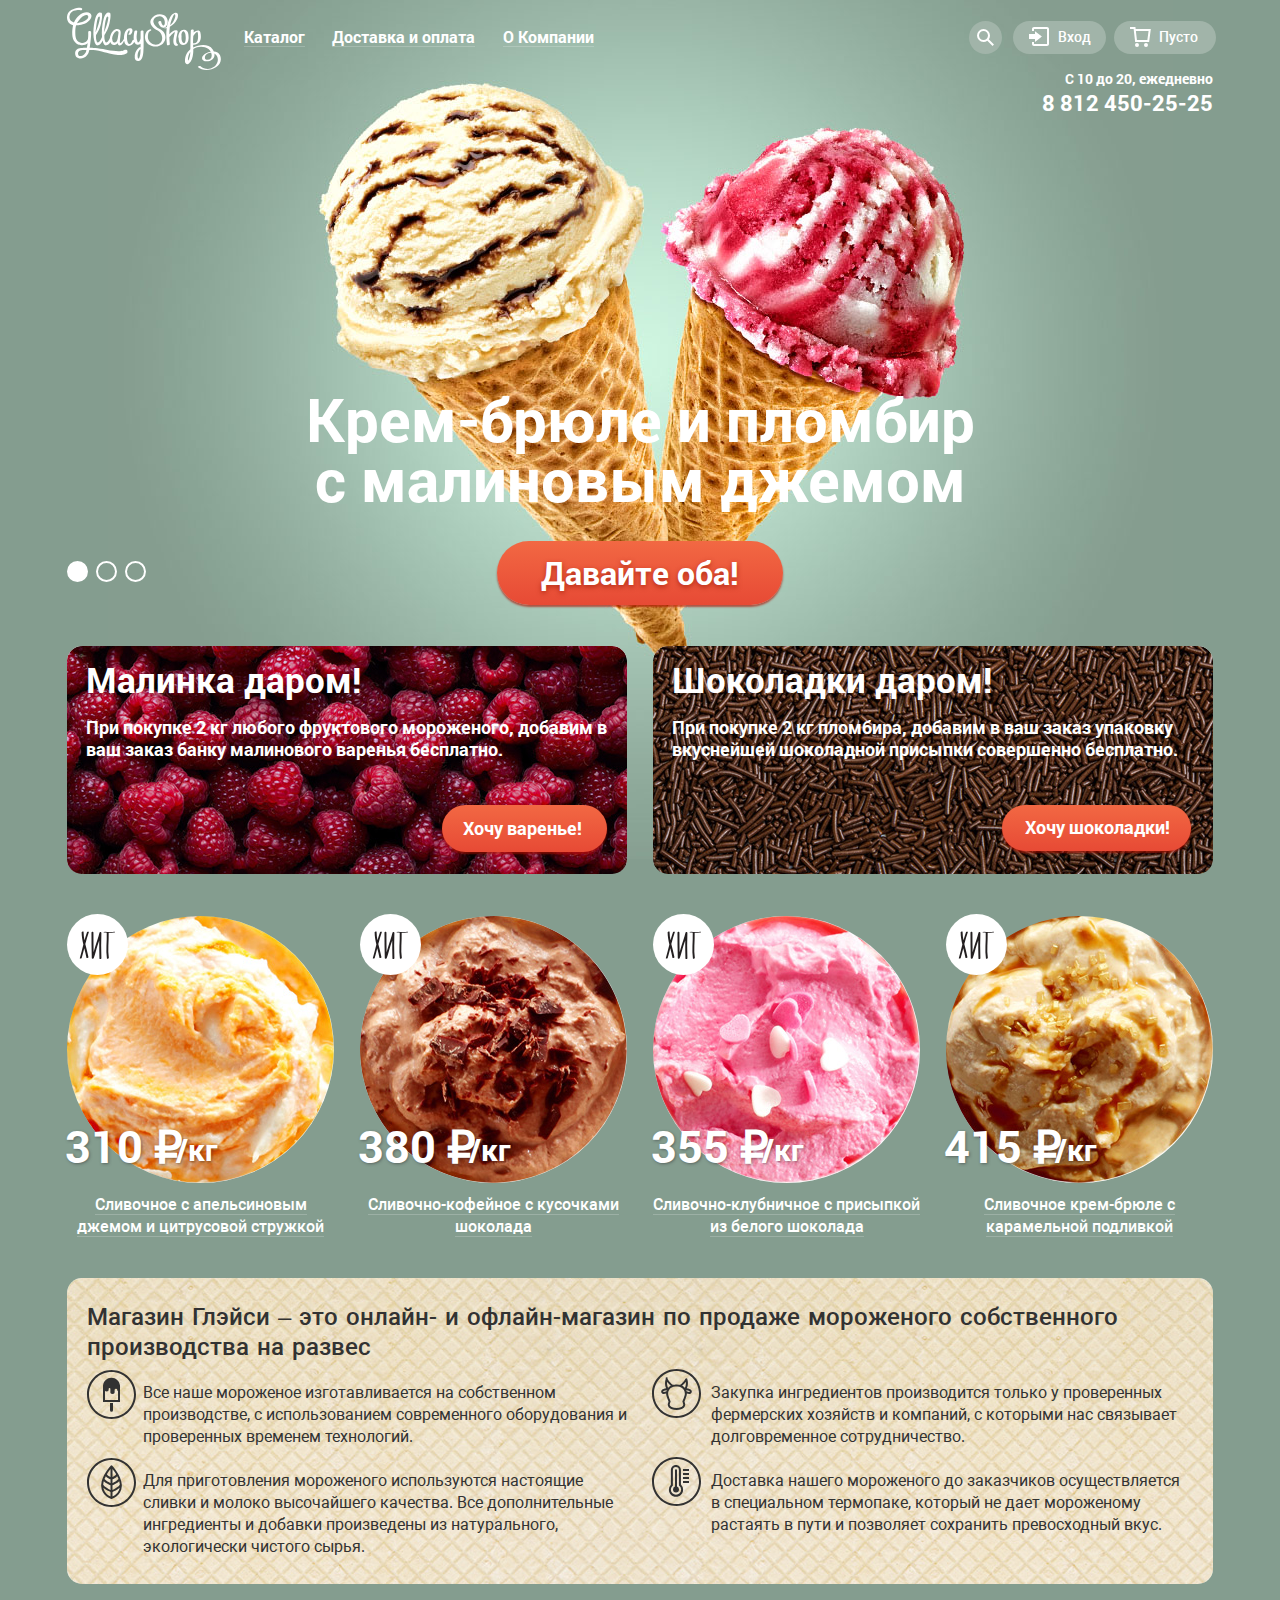
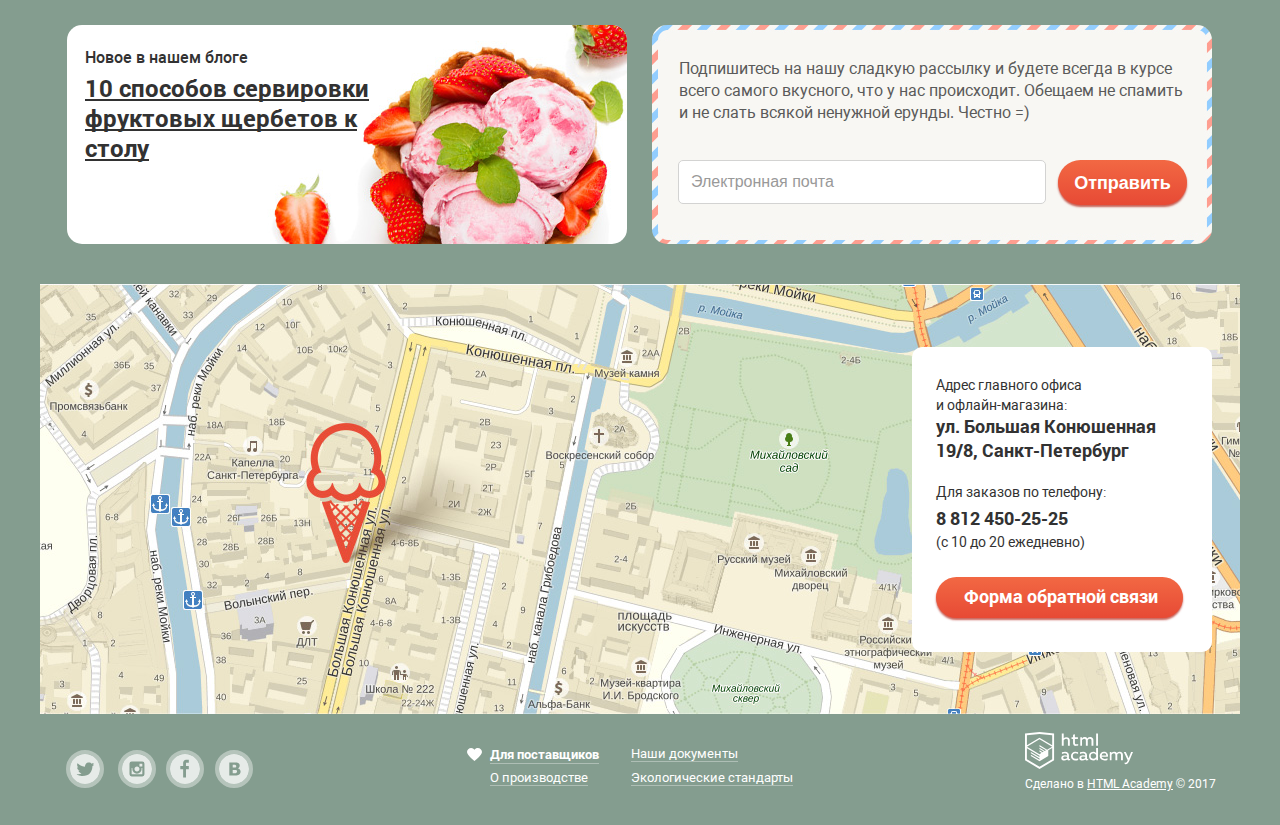
==== commit 7d3b3f51: "Правки после второй защиты" ====
--- a/index.html
+++ b/index.html
@@ -2,9 +2,10 @@
 <html lang="ru">
 <head>
   <meta charset="utf-8">
+  <meta name="format-detection" content="telephone=no"/>
   <title>HTML Academy: Глейси</title>
   <link href="css/normalize.css" rel="stylesheet">
-  <link href="css/style.min.css" rel="stylesheet">
+  <link href="css/style.css" rel="stylesheet">
 </head>
 <body>
   <input class="visually-hidden" type="radio" id="product-1" name="toggle" checked>
@@ -20,8 +21,8 @@
           <ul class="main-navigation-list">
             <li class="main-navigation-item">
               <a class="main-navigation-link" href="catalog.html">
-              Каталог
-            </a>
+                Каталог
+              </a>
               <ul class="main-navigation-submenu">
                 <li class="navigation-submenu-item"><a href="#">Новинки</a></li>
                 <li><a href="catalog.html">Сливочное</a></li>
@@ -81,7 +82,7 @@
         </div>
         <div class="user-block">
           <p class="user-text">С 10 до 20, ежедневно</p>
-          <p class="user-text-tel" x-ms-format-detection="none">8 812 450-25-25</p>
+          <p class="user-text-tel">8 812 450-25-25</p>
         </div>
       </header>
       <main class="main-container">
@@ -123,7 +124,7 @@
           <section class="section-text-item">
             <h3>Шоколадки даром!</h3>
             <p>При покупке 2 кг пломбира, добавим в ваш заказ упаковку вкуснейшей шоколадной присыпки совершенно бесплатно.</p>
-            <a class="btn section-btn-item" href="#">Хочу шоколдаки!</a>
+            <a class="btn section-btn-item" href="#">Хочу шоколадки!</a>
           </section>
         </div>
         <section class="product-line">
@@ -135,7 +136,7 @@
                   <a class="link product-item-hit" href="#">Cливочное с апельсиновым джемом и цитрусовой стружкой</a>
                 </h3>
                 <p class="product-item-price">310 ₽
-                <span class="product-item-weight">/кг</span>
+                  <span class="product-item-weight">/кг</span>
                 </p>
               </div>
               <div class="product-item-cover">
@@ -149,7 +150,7 @@
                   <a class="link product-item-hit" href="#">Сливочно-кофейное с кусочками шоколада</a>
                 </h3>
                 <p class="product-item-price">380 ₽
-                <span class="product-item-weight">/кг</span>
+                  <span class="product-item-weight">/кг</span>
                 </p>
               </div>
               <div class="product-item-cover">
@@ -163,7 +164,7 @@
                   <a class="link product-item-hit" href="#">Сливочно-клубничное с присыпкой из белого шоколада</a>
                 </h3>
                 <p class="product-item-price">355 ₽
-                <span class="product-item-weight">/кг</span>
+                  <span class="product-item-weight">/кг</span>
                 </p>
               </div>
               <div class="product-item-cover">
@@ -177,7 +178,7 @@
                   <a class="link product-item-hit" href="#">Сливочное крем-брюле с карамельной подливкой</a>
                 </h3>
                 <p class="product-item-price">415 ₽
-                <span class="product-item-weight">/кг</span>
+                  <span class="product-item-weight">/кг</span>
                 </p>
               </div>
               <div class="product-item-cover">
@@ -204,7 +205,7 @@
             </h3>
           </article>
           <section class="subscribe">
-           <h2 class="visually-hidden">Подпишитесь</h2>
+            <h2 class="visually-hidden">Подпишитесь</h2>
             <p class="subscribe-text">Подпишитесь на нашу сладкую рассылку и будете всегда в курсе всего самого вкусного, что у нас происходит. Обещаем не спамить и не слать всякой ненужной ерунды. Честно =)</p>
             <form class="subscribe-form">
               <label class="visually-hidden" for="subscribe-email">Ваша электронная почта</label>
@@ -218,7 +219,7 @@
           <div class="contacts-map">
             <img src="img/index-map.jpg" width="1200" height="430" alt="Логотип «GllacyShop»">
           </div>
-          <div class="contacts-address" x-ms-format-detection="none">
+          <div class="contacts-address">
             <p class="contacts-add">Адрес главного офиса и офлайн-магазина:</p>
             <b>ул. Большая Конюшенная 19/8, Санкт-Петербург</b>
             <p class="contacts-phone">Для заказов по телефону:</p>
@@ -249,7 +250,7 @@
             <button class="btn feedback-button" type="submit">Отправить</button>
           </form>
         </div>
-      <div class="overlay"></div>
+        <div class="overlay"></div>
       </main>
       <footer class="main-footer">
         <ul class="social-items">
@@ -264,7 +265,8 @@
             </a>
           </li>
           <li class="social-item">
-            <a class="link social-button" href="https://www.facebook.com" aria-label="Фейсбук"><svg xmlns="http://www.w3.org/2000/svg" width="32" height="32" viewBox="0 0 32 32"><path fill="#FFF" d="M16 0C7.164 0 0 7.163 0 16s7.164 16 16 16c8.837 0 16-7.164 16-16S24.837 0 16 0zm4.062 9.455h-3.021v3.444h3.021v3.445h-3.021v8.61H14.02v-8.61H11v-3.445h3.021V9.455c0-1.902 1.353-3.445 3.021-3.445h3.021v3.445z"/></svg>
+            <a class="link social-button" href="https://www.facebook.com" aria-label="Фейсбук">
+              <svg xmlns="http://www.w3.org/2000/svg" width="32" height="32" viewBox="0 0 32 32"><path fill="#FFF" d="M16 0C7.164 0 0 7.163 0 16s7.164 16 16 16c8.837 0 16-7.164 16-16S24.837 0 16 0zm4.062 9.455h-3.021v3.444h3.021v3.445h-3.021v8.61H14.02v-8.61H11v-3.445h3.021V9.455c0-1.902 1.353-3.445 3.021-3.445h3.021v3.445z"/></svg>
             </a>
           </li>
           <li class="social-item">
@@ -296,6 +298,6 @@
       </footer>
     </div>
   </div>
-  <script src="js/gllacy.min.js"></script>
+  <script src="js/gllacy.js"></script>
 </body>
 </html>
--- a/css/style.css
+++ b/css/style.css
@@ -0,0 +1,2329 @@
+@font-face {
+  font-weight: 400;
+  font-family: "Roboto";
+  font-style: normal;
+  src: local("Roboto Regular"), url(../fonts/roboto.woff2) format("woff2"), url(../fonts/roboto.woff) format("woff");
+}
+@font-face {
+  font-weight: 500;
+  font-family: "Roboto";
+  font-style: normal;
+  src: local("Roboto Medium"), url(../fonts/robotomedium.woff2) format("woff2"), url(../fonts/robotomedium.woff) format("woff");
+}
+@font-face {
+  font-weight: 700;
+  font-family: "Roboto";
+  font-style: normal;
+  src: local("Roboto Bold"), url(../fonts/robotobold.woff2) format("woff2"), url(../fonts/robotobold.woff) format("woff");
+}
+html {
+  -webkit-box-sizing: border-box;
+  box-sizing: border-box;
+}
+*,
+*:before,
+*:after {
+  -webkit-box-sizing: inherit;
+  box-sizing: inherit;
+}
+body {
+  min-width: 1200px;
+  margin: 0;
+  padding: 0;
+  font-weight: 400;
+  font-size: 16px;
+  line-height: 22px;
+  font-family: "Roboto", "Arial", sans-serif;
+  color: #ffffff;
+  background-color: #849d8f;
+}
+.visually-hidden:not(:focus):not(:active),
+input[type="checkbox"].visually-hidden,
+input[type="radio"].visually-hidden {
+  position: absolute;
+  width: 1px;
+  height: 1px;
+  margin: -1px;
+  padding: 0;
+  overflow: hidden;
+  white-space: nowrap;
+  border: 0;
+  clip: rect(0 0 0 0);
+}
+.wrap {
+  background-color: #849d8f;
+  background-image: url("../img/creamy-slaider1.jpg");
+  background-repeat: no-repeat;
+  background-position: top center;
+  -webkit-transition: background-image 0.5s ease, background-color 0.5s ease;
+  -o-transition: background-image 0.5s ease, background-color 0.5s ease;
+  transition: background-image 0.5s ease, background-color 0.5s ease;
+}
+.wrap::before,
+.wrap::after {
+  content: "";
+  visibility: hidden;
+}
+.wrap::before {
+  background-image: url("../img/creamy-slaider2.jpg");
+}
+.wrap::after {
+  background-image: url("../img/creamy-slaider3.jpg");
+}
+.container {
+  width: 1200px;
+  margin: 0 auto;
+  padding: 0 27px;
+}
+.btn {
+  display: inline-block;
+  padding: 12px 22px;
+  font-weight: 600;
+  font-size: 31px;
+  line-height: 41px;
+  vertical-align: top;
+  text-align: center;
+  color: #ffffff;
+  text-decoration: none;
+  background: #f26843;
+  background-image: -webkit-gradient(linear, left bottom, left top, from(#e74a35), to(#f26843));
+  background-image: -webkit-linear-gradient(bottom, #e74a35, #f26843);
+  background-image: -o-linear-gradient(bottom, #e74a35, #f26843);
+  background-image: linear-gradient(to top, #e74a35, #f26843);
+  border: none;
+  border-radius: 50px;
+  -webkit-box-shadow: 0 2px 2px 0 rgba(172, 16, 0, 0.64);
+  box-shadow: 0 2px 2px 0 rgba(172, 16, 0, 0.64);
+  cursor: pointer;
+}
+.btn:hover {
+  background: -webkit-gradient(linear, left top, left bottom, from(#f58669), to(#ec6f5e));
+  background: -webkit-linear-gradient(top, #f58669 0%, #ec6f5e 100%);
+  background: -o-linear-gradient(top, #f58669 0%, #ec6f5e 100%);
+  background: linear-gradient(to bottom, #f58669 0%, #ec6f5e 100%);
+  -webkit-box-shadow: 0 2px 2px rgba(172, 16, 0, 1);
+  box-shadow: 0 2px 2px rgba(172, 16, 0, 1);
+}
+.btn:active {
+  background: -webkit-gradient(linear, left top, left bottom, from(#d84732), to(#e1613e));
+  background: -webkit-linear-gradient(top, #d84732 0%, #e1613e 100%);
+  background: -o-linear-gradient(top, #d84732 0%, #e1613e 100%);
+  background: linear-gradient(to bottom, #d84732 0%, #e1613e 100%);
+  -webkit-box-shadow: inset 0 2px 2px rgba(172, 16, 0, 1);
+  box-shadow: inset 0 2px 2px rgba(172, 16, 0, 1);
+}
+.link {
+  color: #ffffff;
+  text-decoration: none;
+}
+.header {
+  display: -webkit-box;
+  display: -ms-flexbox;
+  display: flex;
+  -webkit-box-orient: horizontal;
+  -webkit-box-direction: normal;
+  -ms-flex-direction: row;
+  flex-direction: row;
+  -ms-flex-wrap: wrap;
+  flex-wrap: wrap;
+}
+.main-navigation {
+  display: -webkit-box;
+  display: -ms-flexbox;
+  display: flex;
+  width: 587px;
+}
+.main-navigation-logo {
+  margin-top: 7px;
+}
+.main-navigation-list {
+  display: -webkit-box;
+  display: -ms-flexbox;
+  display: flex;
+  -ms-flex-wrap: wrap;
+  flex-wrap: wrap;
+  margin: 0;
+  padding: 0;
+  padding-top: 22px;
+  padding-left: 10px;
+  list-style: none;
+  font-weight: 700;
+  font-size: 16px;
+  line-height: 18px;
+}
+.main-navigation-list li:first-child {
+  margin-right: 1px;
+}
+.main-navigation-list li:nth-child(2) {
+  margin-right: 2px;
+}
+.main-navigation-list a {
+  border-bottom: 1px solid rgba(255, 255, 255, 0.2);
+}
+.main-navigation-link {
+  display: inline-block;
+  margin: 6px 13px;
+  vertical-align: middle;
+  color: #ffffff;
+  text-decoration: none;
+}
+.main-navigation-item {
+  position: relative;
+  z-index: 1;
+}
+.main-navigation-link:hover,
+.main-navigation-link:focus {
+  margin: 0;
+  padding: 6px 13px;
+  color: #333333;
+  background-color: #f7f6f3;
+  border-bottom: none;
+  border-radius: 16px;
+}
+.main-navigation-link:active {
+  color: #323232;
+  background-color: #ededed;
+  border-radius: 15px;
+  -webkit-box-shadow: inset 0 2px 1px 0 #696969;
+  box-shadow: inset 0 2px 1px 0 #696969;
+}
+.main-navigation-submenu {
+  position: absolute;
+  top: 37px;
+  left: -6px;
+  display: none;
+  width: 143px;
+  color: #323232;
+  background-color: #f8f7f4;
+  border-radius: 5px;
+  -webkit-box-shadow: 0 20px 20px 0 rgba(0, 0, 0, 0.4);
+  box-shadow: 0 20px 20px 0 rgba(0, 0, 0, 0.4);
+}
+.main-navigation-items {
+  border-radius: 5px;
+}
+.main-navigation-submenu a {
+  display: inline-block;
+  padding: 6px 13px;
+  font-size: 14px;
+  line-height: 16px;
+  vertical-align: middle;
+  color: #323232;
+  text-decoration: none;
+}
+.navigation-submenu-item::before {
+  content: "";
+  position: absolute;
+  top: 37px;
+  left: 7px;
+  width: 128px;
+  height: 1px;
+  background-color: #d1d0ce;
+}
+.navigation-submenu-current {
+  background-color: #d07058;
+}
+.navigation-submenu-current a {
+  color: #ffffff;
+  border-bottom: none;
+}
+.navigation-submenu-current a:hover {
+  color: #323232;
+}
+.main-navigation-item:hover .main-navigation-submenu {
+  display: block;
+}
+.main-navigation-submenu {
+  margin: 0;
+  padding: 0;
+  list-style: none;
+}
+.main-navigation-submenu li:first-child {
+  padding-top: 4px;
+  padding-bottom: 9px;
+  padding-left: 6px;
+}
+.main-navigation-submenu li:not(:first-child) {
+  margin: 0;
+  padding-bottom: 2px;
+  padding-left: 6px;
+  font-weight: 400;
+  font-size: 14px;
+  line-height: 16px;
+}
+.main-navigation-submenu li:last-child {
+  padding-bottom: 8px;
+}
+.main-navigation-submenu li:hover,
+.main-navigation-submenu li:hover {
+  background-color: #fbded8;
+}
+.main-navigation-submenu li:active {
+  background-color: #f6b5a5;
+}
+.user-navigation {
+  display: -webkit-box;
+  display: -ms-flexbox;
+  display: flex;
+  width: 557px;
+  margin-top: 29px;
+  padding: 0;
+  padding-left: 316px;
+  list-style: none;
+  font-weight: 500;
+  font-size: 14px;
+  line-height: 16px;
+}
+.user-search {
+  position: relative;
+  z-index: 1;
+  margin-top: -8px;
+  margin-left: -1px;
+  padding: 0;
+}
+.user-search-link {
+  display: inline-block;
+  width: 33px;
+  height: 33px;
+  margin-right: 11px;
+  vertical-align: middle;
+  background-color: #a1b4a9;
+  background-image: url("../img/icon-loupe.svg");
+  background-repeat: no-repeat;
+  background-position: center;
+  border: none;
+  border-radius: 50%;
+}
+.user-search-link:hover {
+  background-color: #f8f7f4;
+  background-image: url("../img/icon-loupe-bl.svg");
+  background-repeat: no-repeat;
+  background-position: center;
+}
+.user-search-link:active {
+  background-color: #ededed;
+  background-color: #f8f7f4;
+  -webkit-box-shadow: inset 0 2px 1px #696969;
+  box-shadow: inset 0 2px 1px #696969;
+}
+.user-element-link {
+  margin-right: 8px;
+  padding-top: 8px;
+  padding-right: 15px;
+  padding-bottom: 9px;
+  padding-left: 45px;
+  font-weight: 500;
+  font-size: 14px;
+  line-height: 16px;
+  color: #ffffff;
+  background-color: #a1b4a9;
+  background-image: url("../img/icon-login.svg");
+  background-repeat: no-repeat;
+  background-position: 16px 40%;
+  border: none;
+  border-radius: 25px;
+}
+.user-element-link:hover {
+  font-weight: 500;
+  font-size: 14px;
+  line-height: 16px;
+  color: #323232;
+  color: #323232;
+  background-color: #f8f7f4;
+  background-image: url("../img/icon-login-bl.svg");
+  background-repeat: no-repeat;
+  border: none;
+}
+.user-element-link:active {
+  background-color: #ededed;
+  background-color: #f8f7f4;
+  -webkit-box-shadow: inset 0 2px 1px #696969;
+  box-shadow: inset 0 2px 1px #696969;
+}
+.modal {
+  position: absolute;
+  top: 38px;
+  right: 11px;
+  display: none;
+  width: 341px;
+  height: 84px;
+  background-color: #ffffff;
+  border-radius: 5px;
+  -webkit-box-shadow: 0 20px 20px 0 rgba(0, 0, 0, 0.4);
+  box-shadow: 0 20px 20px 0 rgba(0, 0, 0, 0.4);
+}
+.modal-form-item {
+  width: 311px;
+  height: 44px;
+  margin-top: 21px;
+  margin-left: 13px;
+  padding-left: 15px;
+  font-weight: 700;
+  font-size: 14px;
+  line-height: 24px;
+  color: #323232;
+  border: 1px solid #d3d3d2;
+  border-radius: 5px;
+  outline: none;
+}
+.modal-form-item::-webkit-input-placeholder {
+  font-weight: 300;
+  text-align: left;
+  color: #999999;
+}
+.modal-form-item:-ms-input-placeholder {
+  font-weight: 300;
+  text-align: left;
+  color: #999999;
+}
+.modal-form-item::-ms-input-placeholder {
+  font-weight: 300;
+  text-align: left;
+  color: #999999;
+}
+.modal-form-item::placeholder {
+  font-weight: 300;
+  text-align: left;
+  color: #999999;
+}
+.modal-form-item::-ms-input-placeholder {
+  font-weight: 300;
+  text-align: left;
+  color: #999999;
+}
+.modal-form-item:hover {
+  -webkit-box-shadow: 0 0 0 2px rgba(154, 154, 154, 0.52);
+  box-shadow: 0 0 0 2px rgba(154, 154, 154, 0.52);
+}
+.modal-form-item:focus {
+  -webkit-box-shadow: 0 0 0 2px rgba(46, 136, 228, 0.52);
+  box-shadow: 0 0 0 2px rgba(46, 136, 228, 0.52);
+}
+.user-search:hover .modal {
+  display: block;
+}
+.user-element {
+  position: relative;
+  z-index: 1;
+  margin: 0;
+  padding: 0;
+}
+.modal-login {
+  position: absolute;
+  top: 28px;
+  right: 9px;
+  display: none;
+  width: 277px;
+  height: 214px;
+  background-color: #f8f7f4;
+  border-radius: 5.1px;
+  -webkit-box-shadow: 0 20px 20px 0 rgba(0, 0, 0, 0.4);
+  box-shadow: 0 20px 20px 0 rgba(0, 0, 0, 0.4);
+}
+.modal-login input {
+  width: 241px;
+  height: 44px;
+  margin-top: 21px;
+  margin-left: 20px;
+  padding: 9px 0 9px 11px;
+  font-weight: 700;
+  font-size: 14px;
+  line-height: 24px;
+  color: #999999;
+  border: 1px solid #d3d3d2;
+  border-radius: 5px;
+  outline: none;
+}
+.modal-login input:required {
+  color: #323232;
+}
+.modal-login input::-webkit-input-placeholder {
+  font-weight: 300;
+  text-align: left;
+  color: #999999;
+}
+.modal-login input:-ms-input-placeholder {
+  font-weight: 300;
+  text-align: left;
+  color: #999999;
+}
+.modal-login input::-ms-input-placeholder {
+  font-weight: 300;
+  text-align: left;
+  color: #999999;
+}
+.modal-login input::placeholder {
+  font-weight: 300;
+  text-align: left;
+  color: #999999;
+}
+.modal-login input::-ms-input-placeholder {
+  font-weight: 300;
+  text-align: left;
+  color: #999999;
+}
+.modal-login input:hover {
+  -webkit-box-shadow: 0 0 0 2px rgba(154, 154, 154, 0.52);
+  box-shadow: 0 0 0 2px rgba(154, 154, 154, 0.52);
+}
+.modal-login input:focus {
+  -webkit-box-shadow: 0 0 0 2px rgba(46, 136, 228, 0.52);
+  box-shadow: 0 0 0 2px rgba(46, 136, 228, 0.52);
+}
+.modal-login p {
+  margin: 0;
+  padding: 0;
+}
+.modal-login-link a,
+.modal-login-links a {
+  font-weight: 300;
+  font-size: 13px;
+  line-height: 24px;
+  color: #323232;
+  border-bottom: 1px solid #adacaa;
+}
+.modal-login-link {
+  position: absolute;
+  top: 146px;
+  right: 7px;
+  display: inline-block;
+  width: 131px;
+  margin: 0;
+  padding: 0;
+  vertical-align: middle;
+}
+.modal-login-links {
+  position: absolute;
+  top: 167px;
+  right: 7px;
+  display: inline-block;
+  width: 131px;
+  margin: 0;
+  padding: 0;
+  vertical-align: middle;
+}
+.modal-login-link a:hover,
+.modal-login-links a:hover {
+  color: #e84d37;
+  border-bottom: 1px solid rgba(249, 205, 196, 0.3);
+}
+.modal-btn {
+  display: inline-block;
+  width: 100px;
+  margin: 0;
+  margin-top: 20px;
+  margin-left: 18px;
+  padding-top: 11px;
+  padding-right: 20px;
+  padding-right: 20px;
+  padding-bottom: 9px;
+  font-weight: 700;
+  font-size: 18px;
+  line-height: 24px;
+  vertical-align: center;
+  -webkit-box-shadow: 0 1px 2px 0 #ac1000;
+  box-shadow: 0 1px 2px 0 #ac1000;
+}
+.user-element:hover .modal-login {
+  display: block;
+}
+.user-basket {
+  margin: 0;
+  padding: 0;
+}
+.user-basket-link {
+  padding-top: 8px;
+  padding-right: 18px;
+  padding-bottom: 9px;
+  padding-left: 45px;
+  font-weight: 500;
+  font-size: 14px;
+  line-height: 16px;
+  color: #ffffff;
+  background-color: #a1b4a9;
+  background-image: url("../img/icon-basket.svg");
+  background-repeat: no-repeat;
+  background-position: 16px 6px;
+  border: none;
+  border-radius: 30px;
+}
+.user-basket-link:hover {
+  padding-top: 8px;
+  padding-right: 18px;
+  padding-bottom: 9px;
+  padding-left: 45px;
+  font-weight: 500;
+  font-size: 14px;
+  line-height: 16px;
+  color: #323232;
+  background-color: #f8f7f4;
+  background-image: url("../img/icon-basket-bl.svg");
+  background-repeat: no-repeat;
+  background-position: 16px 6px;
+  border: none;
+  border-radius: 20px;
+  opacity: 0.99;
+}
+.user-basket-link:active {
+  background-color: #ededed;
+  background-color: #f8f7f4;
+  -webkit-box-shadow: inset 0 2px 1px #696969;
+  box-shadow: inset 0 2px 1px #696969;
+}
+.user-block {
+  display: -webkit-box;
+  display: -ms-flexbox;
+  display: flex;
+  -webkit-box-orient: vertical;
+  -webkit-box-direction: normal;
+  -ms-flex-direction: column;
+  flex-direction: column;
+  -webkit-box-pack: end;
+  -ms-flex-pack: end;
+  justify-content: flex-end;
+  -webkit-box-align: end;
+  -ms-flex-align: end;
+  align-items: flex-end;
+  margin-top: -18px;
+  margin-left: auto;
+}
+.user-text {
+  margin: 12px 0;
+  padding: 0;
+  font-weight: 700;
+  font-size: 14px;
+  line-height: 16px;
+}
+.user-text-tel {
+  margin: -8px 0;
+  padding: 0;
+  font-weight: 700;
+  font-size: 22px;
+  line-height: 24px;
+  color: #ffffff;
+  border: none;
+}
+.slider {
+  position: relative;
+  padding-top: 319px;
+  text-align: center;
+  color: #ffffff;
+}
+.slider-list {
+  margin: 0;
+  padding: 0;
+  list-style: none;
+}
+.slide {
+  display: none;
+}
+.slide-title {
+  width: 700px;
+  margin: 0 auto;
+  margin-top: -37px;
+  margin-bottom: 32px;
+  font-weight: 700;
+  font-size: 60px;
+  line-height: 60px;
+}
+.button {
+  display: inline-block;
+  padding: 10px 44px;
+  font-weight: 700;
+  font-size: 32px;
+  line-height: 44px;
+  vertical-align: top;
+  text-align: center;
+  color: #ffffff;
+  text-decoration: none;
+  text-shadow: 0 2px 5px rgba(160, 32, 11, 0.76);
+  background: #f26843;
+  background: -webkit-gradient(linear, left top, left bottom, from(#f26843), to(#e74a35));
+  background: -webkit-linear-gradient(top, #f26843 0%, #e74a35 100%);
+  background: -o-linear-gradient(top, #f26843 0%, #e74a35 100%);
+  background: linear-gradient(to bottom, #f26843 0%, #e74a35 100%);
+  border: none;
+  border-radius: 50px;
+  -webkit-box-shadow: 0 2px 2px rgba(172, 16, 0, 0.64);
+  box-shadow: 0 2px 2px rgba(172, 16, 0, 0.64);
+  cursor: pointer;
+}
+.button:hover {
+  background: -webkit-gradient(linear, left top, left bottom, from(#f58669), to(#ec6f5e));
+  background: -webkit-linear-gradient(top, #f58669 0%, #ec6f5e 100%);
+  background: -o-linear-gradient(top, #f58669 0%, #ec6f5e 100%);
+  background: linear-gradient(to bottom, #f58669 0%, #ec6f5e 100%);
+  -webkit-box-shadow: 0 2px 2px rgba(172, 16, 0, 1);
+  box-shadow: 0 2px 2px rgba(172, 16, 0, 1);
+}
+.button:active {
+  background: -webkit-gradient(linear, left top, left bottom, from(#d84732), to(#e1613e));
+  background: -webkit-linear-gradient(top, #d84732 0%, #e1613e 100%);
+  background: -o-linear-gradient(top, #d84732 0%, #e1613e 100%);
+  background: linear-gradient(to bottom, #d84732 0%, #e1613e 100%);
+  -webkit-box-shadow: inset 0 2px 2px rgba(172, 16, 0, 1);
+  box-shadow: inset 0 2px 2px rgba(172, 16, 0, 1);
+}
+.slider-controls {
+  position: absolute;
+  bottom: 22px;
+  left: 0;
+  z-index: 20;
+  font-size: 0;
+}
+.slider-controls label {
+  display: inline-block;
+  width: 21px;
+  height: 21px;
+  margin-right: 8px;
+  vertical-align: top;
+  background-color: transparent;
+  border: 2px solid #ffffff;
+  border-radius: 50%;
+  cursor: pointer;
+}
+.slider-controls label:hover {
+  background-color: rgba(255, 255, 255, 0.4);
+}
+.slider-controls label:active {
+  background-color: #ffffff;
+}
+#product-1:checked~.wrap {
+  background-color: #849d8f;
+  background-image: url("../img/creamy-slaider1.jpg");
+}
+#product-2:checked~.wrap {
+  background-color: #8996a6;
+  background-image: url("../img/creamy-slaider2.jpg");
+}
+#product-3:checked~.wrap {
+  background-color: #9d8b84;
+  background-image: url("../img/creamy-slaider3.jpg");
+}
+#product-1:checked~.wrap #slide1,
+#product-2:checked~.wrap #slide2,
+#product-3:checked~.wrap #slide3 {
+  display: block;
+}
+#product-1:checked~.wrap label[for="product-1"],
+#product-2:checked~.wrap label[for="product-2"],
+#product-3:checked~.wrap label[for="product-3"] {
+  background-color: #ffffff;
+}
+.special-offers {
+  position: relative;
+  display: -webkit-box;
+  display: -ms-flexbox;
+  display: flex;
+  margin-top: 41px;
+  margin-bottom: 42px;
+}
+.section-text {
+  -webkit-box-align: start;
+  -ms-flex-align: start;
+  align-items: flex-start;
+  width: 560px;
+  margin-right: 26px;
+  padding: 0;
+  padding-bottom: 22px;
+  background-color: #3d052b;
+  background-image: url("../img/i-rasberries.jpg");
+  background-repeat: repeat;
+  border-radius: 15px;
+}
+.section-text h3 {
+  margin: 13px 19px;
+  padding: 0;
+  font-weight: 700;
+  font-size: 35px;
+  line-height: 41px;
+}
+.section-text p {
+  margin: 16px 19px;
+  margin-bottom: 45px;
+  padding: 0;
+  font-weight: 700;
+  font-size: 18px;
+  line-height: 22px;
+}
+.section-btn {
+  display: inline-block;
+  width: 165px;
+  margin-left: 375px;
+  padding-top: 11px;
+  padding-right: 20px;
+  padding-bottom: 12px;
+  padding-left: 16px;
+  font-weight: 700;
+  font-size: 18px;
+  line-height: 24px;
+  vertical-align: center;
+}
+.section-text-item {
+  -webkit-box-align: start;
+  -ms-flex-align: start;
+  align-items: flex-start;
+  width: 560px;
+  margin: 0;
+  padding: 0;
+  padding-bottom: 23px;
+  background-color: #1a140f;
+  background-image: url("../img/i-chocolate.jpg");
+  background-repeat: repeat;
+  border-radius: 15px;
+}
+.section-text-item h3 {
+  margin: 13px 19px;
+  padding: 0;
+  font-weight: 700;
+  font-size: 35px;
+  line-height: 41px;
+}
+.section-text-item p {
+  margin: 16px 19px;
+  margin-bottom: 45px;
+  padding: 0;
+  font-weight: 700;
+  font-size: 18px;
+  line-height: 22px;
+}
+.section-btn-item {
+  display: inline-block;
+  width: 189px;
+  margin-left: 349px;
+  padding-top: 10px;
+  padding-right: 20px;
+  padding-bottom: 12px;
+  padding-left: 21px;
+  font-weight: 700;
+  font-size: 18px;
+  line-height: 24px;
+  vertical-align: center;
+}
+.product-line {
+  margin-bottom: 40px;
+}
+.product-list {
+  display: -webkit-box;
+  display: -ms-flexbox;
+  display: flex;
+  -ms-flex-wrap: wrap;
+  flex-wrap: wrap;
+  width: 1172px;
+  margin: 0;
+  padding: 0;
+  list-style: none;
+}
+.product-item-link {
+  position: relative;
+  z-index: 2;
+  width: 267px;
+  margin-right: 26px;
+}
+.product-hit::before {
+  content: "";
+  position: absolute;
+  top: -2px;
+  left: 0;
+  width: 61px;
+  height: 61px;
+  background-image: url("../img/icon-hit.svg");
+}
+.product-item-img {
+  margin-bottom: 5px;
+  border-radius: 150px;
+}
+.product-item-title {
+  margin: 0;
+  padding: 0;
+  font-weight: 500;
+  font-size: 16px;
+  line-height: 22px;
+  text-align: center;
+}
+.product-item-hit {
+  border-bottom: 1px solid rgba(255, 255, 255, 0.2);
+}
+.product-item-hit:hover,
+.producr-item-hit:focus {
+  color: #ffbc9e;
+  border-bottom: 1px solid rgba(249, 205, 196, 0.3);
+}
+.product-item-price {
+  position: absolute;
+  bottom: 70px;
+  left: -2px;
+  margin: 0;
+  padding: 0;
+  font-weight: 700;
+  font-size: 45px;
+  line-height: 45px;
+  text-shadow: 0.5px 0.9px 3px rgba(49, 50, 53, 0.5);
+}
+.product-item-weight {
+  position: absolute;
+  top: 4px;
+  left: 111px;
+  min-width: 50px;
+  margin: 0;
+  padding: 0;
+  font-weight: 700;
+  font-size: 30px;
+  line-height: 45px;
+}
+.product-item-weight b {
+  font-weight: 700;
+  font-size: 45px;
+  line-height: 45px;
+}
+.product-item {
+  position: relative;
+}
+.product-item:hover .product-item-cover {
+  display: block;
+}
+.product-item-cover {
+  position: absolute;
+  top: -7px;
+  left: -11px;
+  display: none;
+  width: 293px;
+  min-height: 405px;
+  padding-top: 339px;
+  font-weight: 700;
+  font-size: 18px;
+  line-height: 24px;
+  background: rgba(248, 247, 244, 0.2);
+  border-radius: 11px;
+  -webkit-box-shadow: 0 20px 20px rgba(0, 0, 0, 0.4);
+  box-shadow: 0 20px 20px rgba(0, 0, 0, 0.4);
+}
+.preview-button {
+  display: block;
+  width: 200px;
+  height: 44px;
+  margin-left: 45px;
+  padding: 10px;
+  padding-top: 8px;
+  font-weight: 700;
+  font-size: 18px;
+  line-height: 24px;
+  color: #fefefe;
+}
+.main-description {
+  min-height: 306px;
+  margin-bottom: 41px;
+  padding: 24px 31px 2px 20px;
+  color: #323232;
+  background-color: #c4c3b0;
+  background-image: url("../img/bg-wafer.jpg");
+  background-repeat: repeat;
+  border-radius: 15px;
+}
+.main-description-title {
+  margin: 0;
+  margin-bottom: 20px;
+  padding: 0;
+  font-weight: 500;
+  font-size: 24px;
+  line-height: 30px;
+  word-spacing: 2px;
+}
+.main-description-content {
+  display: -webkit-box;
+  display: -ms-flexbox;
+  display: flex;
+  -ms-flex-wrap: wrap;
+  flex-wrap: wrap;
+  margin: 0;
+  padding: 0;
+  list-style: none;
+  font-weight: 400;
+  font-size: 16px;
+  line-height: 22px;
+}
+.main-description-text {
+  position: relative;
+  width: 547px;
+  margin-bottom: 22px;
+  padding-left: 56px;
+}
+.main-description-content li:nth-child(2n) {
+  position: relative;
+  margin-bottom: 22px;
+  padding-left: 77px;
+}
+.main-description-text::before {
+  content: "";
+  position: absolute;
+  top: -12px;
+  left: 0;
+  width: 49px;
+  height: 49px;
+  background-repeat: no-repeat;
+  background-position: 0 0;
+}
+.ice-cream-icon::before {
+  background-image: url("../img/s-icon-icecream.svg");
+}
+.cow-icon::before {
+  background-image: url("../img/s-icon-cow.svg");
+}
+.main-description-content li:nth-child(2n)::before {
+  content: "";
+  position: absolute;
+  top: -13px;
+  left: 18px;
+  width: 49px;
+  height: 49px;
+  background-repeat: no-repeat;
+  background-position: 0 0;
+}
+.eco-icon::before {
+  background-image: url("../img/s-icon-raw.svg");
+}
+.temperature-icon::before {
+  background-image: url("../img/s-icon-temp.svg");
+}
+.main-bottom-content {
+  display: -webkit-box;
+  display: -ms-flexbox;
+  display: flex;
+  -ms-flex-wrap: wrap;
+  flex-wrap: wrap;
+  margin-bottom: 40px;
+}
+.main-blog {
+  width: 560px;
+  margin-right: 25px;
+  color: #323232;
+  background-color: #ffffff;
+  background-image: url("../img/index-sherbet-bg.jpg");
+  border-radius: 15px;
+}
+.main-blog-title {
+  margin: 0;
+  padding: 22px 18px;
+  padding-bottom: 4px;
+  font-weight: 500;
+  font-size: 16px;
+  line-height: 22px;
+}
+.main-blog-description {
+  margin: 0;
+  padding: 0 18px;
+}
+.main-blog-link {
+  display: inline-block;
+  width: 289px;
+  margin-bottom: 81px;
+  font-weight: 700;
+  font-size: 24px;
+  line-height: 30px;
+  vertical-align: middle;
+  color: #323232;
+  text-decoration: underline;
+  text-decoration-skip-ink: none;
+}
+.main-blog-link:hover,
+.main-blog-link:active {
+  color: #e84d37;
+}
+.subscribe {
+  width: 560px;
+  padding-bottom: 8px;
+  color: #5a5a5a;
+  background-color: #f8f7f4;
+  background-image: url("../img/index-post-bg.jpg");
+  border-radius: 15px;
+}
+.subscribe-text {
+  display: inline-block;
+  margin: 0;
+  padding: 33px 27px;
+  padding-bottom: 4px;
+  font-size: 16px;
+  line-height: 22px;
+  vertical-align: middle;
+}
+.subscribe-form {
+  margin-top: 32px;
+  margin-left: 26px;
+}
+.subscribe input {
+  width: 368px;
+  height: 44px;
+  padding-left: 12px;
+  font-weight: 700;
+  font-size: 16px;
+  line-height: 24px;
+  border: 1px solid #d3d3d2;
+  border-radius: 5px;
+}
+.subscribe input::-webkit-input-placeholder {
+  font-weight: 400;
+  color: #999999;
+}
+.subscribe input:-ms-input-placeholder {
+  font-weight: 400;
+  color: #999999;
+}
+.subscribe input::-ms-input-placeholder {
+  font-weight: 400;
+  color: #999999;
+}
+.subscribe input::placeholder {
+  font-weight: 400;
+  color: #999999;
+}
+.subscribe input::-ms-input-placeholder {
+  font-weight: 400;
+  color: #999999;
+}
+.subscribe input:hover {
+  -webkit-box-shadow: 0 0 0 2px rgba(154, 154, 154, 0.52);
+  box-shadow: 0 0 0 2px rgba(154, 154, 154, 0.52);
+}
+.subscribe input:focus {
+  -webkit-box-shadow: 0 0 0 2px rgba(46, 136, 228, 0.52);
+  box-shadow: 0 0 0 2px rgba(46, 136, 228, 0.52);
+}
+.subscribe-btn {
+  display: inline-block;
+  width: 129px;
+  margin-top: -1px;
+  margin-left: 8px;
+  padding-top: 11px;
+  padding-right: 10px;
+  padding-bottom: 10px;
+  padding-left: 10px;
+  font-weight: 700;
+  font-size: 18px;
+  line-height: 24px;
+  vertical-align: middle;
+}
+.contacts {
+  position: relative;
+}
+.contacts-map {
+  width: 1200px;
+  height: 430px;
+  margin: 0 -27px;
+  padding: 0;
+  background-color: #f7f1d9;
+  background-image: url("../img/index-map.jpg");
+  background-repeat: no-repeat;
+}
+.contacts-address {
+  position: absolute;
+  top: 63px;
+  right: 1px;
+  width: 300px;
+  padding: 28px 24px;
+  color: #323232;
+  background-color: #ffffff;
+  border-radius: 10px;
+}
+.contacts-add {
+  width: 148px;
+  margin: 0;
+  padding: 0;
+  font-size: 14px;
+  line-height: 20px;
+}
+.contacts-address b {
+  font-weight: 700;
+  font-size: 18px;
+  line-height: 22px;
+}
+.contacts-phone {
+  margin: 0;
+  padding-top: 19px;
+  padding-bottom: 5px;
+  font-size: 14px;
+  line-height: 20px;
+}
+.contacts-table {
+  margin: 0;
+  padding-top: 0;
+  padding-bottom: 24px;
+  font-size: 14px;
+  line-height: 22px;
+}
+.callback-link {
+  margin-bottom: 6px;
+  padding-top: 7px;
+  padding-right: 25px;
+  padding-bottom: 10px;
+  padding-left: 28px;
+  font-weight: 700;
+  font-size: 18px;
+  line-height: 24px;
+}
+.modal-feedback {
+  position: fixed;
+  top: 10%;
+  left: 50%;
+  z-index: 55;
+  display: none;
+  width: 477px;
+  height: 443px;
+  padding: 16px;
+  padding-left: 25px;
+  color: #323232;
+  background-color: #f8f7f4;
+  border-radius: 10px;
+  -webkit-transform: translateX(-50%);
+  -ms-transform: translateX(-50%);
+  transform: translateX(-50%);
+}
+.feedback-showed {
+  display: block;
+  -webkit-animation: bounce 0.25s;
+  animation: bounce 0.25s;
+}
+@-webkit-keyframes bounce {
+  0% {
+    -webkit-transform: translateY(-2000px);
+    transform: translateY(-2000px);
+    -webkit-transform: translateX(-50%);
+    transform: translateX(-50%);
+  }
+  70% {
+    -webkit-transform: translateY(30px);
+    transform: translateY(30px);
+    -webkit-transform: translateX(-50%);
+    transform: translateX(-50%);
+  }
+  90% {
+    -webkit-transform: translateY(-10px);
+    transform: translateY(-10px);
+    -webkit-transform: translateX(-50%);
+    transform: translateX(-50%);
+  }
+  100% {
+    -webkit-transform: translateY(0);
+    transform: translateY(0);
+    -webkit-transform: translateX(-50%);
+    transform: translateX(-50%);
+  }
+}
+@keyframes bounce {
+  0% {
+    -webkit-transform: translateY(-2000px);
+    transform: translateY(-2000px);
+    -webkit-transform: translateX(-50%);
+    transform: translateX(-50%);
+  }
+  70% {
+    -webkit-transform: translateY(30px);
+    transform: translateY(30px);
+    -webkit-transform: translateX(-50%);
+    transform: translateX(-50%);
+  }
+  90% {
+    -webkit-transform: translateY(-10px);
+    transform: translateY(-10px);
+    -webkit-transform: translateX(-50%);
+    transform: translateX(-50%);
+  }
+  100% {
+    -webkit-transform: translateY(0);
+    transform: translateY(0);
+    -webkit-transform: translateX(-50%);
+    transform: translateX(-50%);
+  }
+}
+.feedback-shake {
+  -webkit-animation: shake 0.6s;
+  animation: shake 0.6s;
+}
+@-webkit-keyframes shake {
+  0%,
+  100% {
+    -webkit-transform: translateX(0);
+    transform: translateX(0);
+  }
+  10%,
+  30%,
+  50%,
+  70%,
+  90% {
+    -webkit-transform: translateX(-10px);
+    transform: translateX(-10px);
+  }
+  20%,
+  40%,
+  60%,
+  80% {
+    -webkit-transform: translateX(10px);
+    transform: translateX(10px);
+  }
+}
+@keyframes shake {
+  0%,
+  100% {
+    -webkit-transform: translateX(0px);
+    transform: translateX(0px);
+  }
+  10%,
+  30%,
+  50%,
+  70%,
+  90% {
+    -webkit-transform: translateX(-10px);
+    transform: translateX(-10px);
+  }
+  20%,
+  40%,
+  60%,
+  80% {
+    -webkit-transform: translateX(10px);
+    transform: translateX(10px);
+  }
+}
+.modal-caption {
+  margin: 0;
+  margin-bottom: 19px;
+  padding: 0;
+  font-weight: 500;
+  font-size: 24px;
+  line-height: 28px;
+}
+.modal-callback-name {
+  margin: 0;
+  margin-bottom: 20px;
+  padding: 0;
+}
+.modal-callback-email {
+  margin: 0;
+  margin-bottom: 20px;
+  padding: 0;
+}
+.modal-close {
+  position: absolute;
+  top: 14px;
+  right: 17px;
+  width: 18px;
+  height: 18px;
+  font-size: 0;
+  background-color: transparent;
+  border: 0;
+  cursor: pointer;
+}
+.modal-close::before,
+.modal-close::after {
+  content: "";
+  position: absolute;
+  top: 7px;
+  left: -1px;
+  width: 22px;
+  height: 2px;
+  background-color: #323232;
+}
+.modal-close::before {
+  -webkit-transform: rotate(45deg);
+  -ms-transform: rotate(45deg);
+  transform: rotate(45deg);
+}
+.modal-close::after {
+  -webkit-transform: rotate(-45deg);
+  -ms-transform: rotate(-45deg);
+  transform: rotate(-45deg);
+}
+.modal-feedback input,
+.modal-feedback textarea {
+  width: 267px;
+  height: 44px;
+  padding: 14px 0 14px 14px;
+  font-weight: 700;
+  font-size: 16px;
+  line-height: 24px;
+  color: #000000;
+  border: 1px solid #d3d3d2;
+  border-radius: 5px;
+}
+.modal-feedback textarea {
+  width: 430px;
+  height: 155px;
+  padding: 9px 0 14px 14px;
+}
+.modal-feedback input::-webkit-input-placeholder,
+.modal-feedback textarea::-webkit-input-placeholder {
+  font-weight: 400;
+  color: #999999;
+}
+.modal-feedback input:-ms-input-placeholder,
+.modal-feedback textarea:-ms-input-placeholder {
+  font-weight: 400;
+  color: #999999;
+}
+.modal-feedback input::-ms-input-placeholder,
+.modal-feedback textarea::-ms-input-placeholder {
+  font-weight: 400;
+  color: #999999;
+}
+.modal-feedback input::placeholder,
+.modal-feedback textarea::placeholder {
+  font-weight: 400;
+  color: #999999;
+}
+.modal-feedback input::-ms-input-placeholder,
+.modal-feedback textarea::-ms-input-placeholder {
+  font-weight: 400;
+  color: #999999;
+}
+.modal-feedback input:hover,
+.modal-feedback textarea:hover {
+  -webkit-box-shadow: 0 0 0 2px rgba(154, 154, 154, 0.52);
+  box-shadow: 0 0 0 2px rgba(154, 154, 154, 0.52);
+}
+.modal-feedback input:focus,
+.modal-feedback textarea:focus {
+  -webkit-box-shadow: 0 0 0 2px rgba(46, 136, 228, 0.52);
+  box-shadow: 0 0 0 2px rgba(46, 136, 228, 0.52);
+}
+.modal-callback-message {
+  margin: 0;
+  margin-bottom: 22px;
+  padding: 0;
+}
+.feedback-button {
+  display: inline-block;
+  width: 138px;
+  margin-left: 291px;
+  padding-top: 11px;
+  padding-right: 18px;
+  padding-bottom: 9px;
+  padding-left: 18px;
+  font-weight: 700;
+  font-size: 18px;
+  line-height: 24px;
+  vertical-align: middle;
+}
+.main-footer {
+  display: -webkit-box;
+  display: -ms-flexbox;
+  display: flex;
+  margin: -1px -27px;
+  padding: 0;
+}
+.social-items {
+  display: -webkit-box;
+  display: -ms-flexbox;
+  display: flex;
+  -ms-flex-wrap: wrap;
+  flex-wrap: wrap;
+  margin: 37px 26px;
+  padding: 0;
+  list-style: none;
+}
+.social-item {
+  margin-right: 14px;
+}
+.social-items li:nth-child(2) {
+  margin-right: 10px;
+}
+.social-items li:nth-child(3) {
+  margin-right: 11px;
+}
+.social-button {
+  display: -webkit-box;
+  display: -ms-flexbox;
+  display: flex;
+  -webkit-box-pack: center;
+  -ms-flex-pack: center;
+  justify-content: center;
+  -webkit-box-align: center;
+  -ms-flex-align: center;
+  align-items: center;
+  width: 38px;
+  height: 38px;
+  border: 4px solid #c2cec7;
+  border-radius: 50%;
+  opacity: 0.8;
+}
+.social-button:hover,
+.social-button:focus {
+  border: 4px solid #dae2de;
+  opacity: 1;
+}
+.social-button:active {
+  border: 4px solid #d4ddd8;
+  opacity: 0.9;
+}
+.footer-nav {
+  position: relative;
+  display: -webkit-box;
+  display: -ms-flexbox;
+  display: flex;
+  -ms-flex-wrap: wrap;
+  flex-wrap: wrap;
+  width: 360px;
+  margin: 32px 60px 33px 197px;
+  padding: 0;
+  list-style: none;
+  font-size: 13px;
+  line-height: 18px;
+}
+.footer-list {
+  min-width: 116px;
+  margin-right: 25px;
+}
+.footer-list-item {
+  font-weight: 700;
+}
+.footer-list-item::before {
+  content: "";
+  position: absolute;
+  top: 3px;
+  right: 368px;
+  width: 15px;
+  height: 13px;
+  background-image: url("../img/icon-heart.svg");
+}
+.footer-list-link {
+  border-bottom: 1px solid #aebeb5;
+}
+.footer-list-link:hover,
+.footer-list-link:focus,
+.footer-list-link:active {
+  color: #ffbc9e;
+  border-bottom: 1px solid #ffbc9e;
+}
+.footer-copyright {
+  display: -webkit-box;
+  display: -ms-flexbox;
+  display: flex;
+  -webkit-box-orient: vertical;
+  -webkit-box-direction: normal;
+  -ms-flex-direction: column;
+  flex-direction: column;
+  margin: 18px 10px 20px 115px;
+  padding: 0;
+  font-size: 12px;
+  line-height: 18px;
+}
+.footer-html-logo {
+  margin: 0;
+  padding: 0;
+}
+.footer-html-text {
+  margin: 0;
+  padding: 0;
+}
+.footer-html-text:hover,
+.footer-html-text:focus,
+.footer-html-text:active {
+  color: #ffbc9e;
+}
+.footer-html-text a {
+  list-style: none;
+  color: #ffffff;
+}
+.footer-html-text:hover>a,
+.footer-html-text:focus>a,
+.footer-html-text:active>a {
+  color: #ffbc9e;
+}
+/* Catalog */
+
+.wrap-inner {
+  background: -webkit-gradient(linear, left bottom, left top, from(#9cb0a5), to(#849d8f));
+  background: -webkit-linear-gradient(bottom, #9cb0a5, #849d8f);
+  background: -o-linear-gradient(bottom, #9cb0a5, #849d8f);
+  background: linear-gradient(to top, #9cb0a5, #849d8f);
+}
+.user-navigation-inner {
+  padding-left: 296px;
+}
+.main-navigation-inner {
+  display: inline-block;
+  padding: 6px 13px;
+  vertical-align: middle;
+  background-color: #d07058;
+  border-radius: 15px;
+}
+.user-basket-inner {
+  padding-top: 8px;
+  padding-right: 15px;
+  padding-bottom: 7px;
+  padding-left: 44px;
+  font-weight: 500;
+  font-size: 14px;
+  line-height: 16px;
+  color: #323232;
+  background-color: #f8f7f4;
+  background-image: url("../img/icon-red-basket.svg");
+  background-repeat: no-repeat;
+  background-position: 18px 6px;
+  border: none;
+  border-radius: 30px;
+}
+.user-basket-item {
+  position: relative;
+  height: 32px;
+  margin-left: 1px;
+}
+.user-basket-item:hover {
+  height: 35px;
+}
+.user-basket-item:hover .basket-modal {
+  display: block;
+}
+.basket-modal {
+  position: absolute;
+  top: 13px;
+  right: -3px;
+  display: none;
+  width: 540px;
+  margin-top: 14px;
+  padding: 15px 20px;
+  padding-bottom: 105px;
+  background-color: #f8f7f4;
+  border-radius: 5px;
+  -webkit-box-shadow: 0 20px 20px rgba(0, 0, 0, 0.4);
+  box-shadow: 0 20px 20px rgba(0, 0, 0, 0.4);
+}
+.basket-items {
+  display: -webkit-box;
+  display: -ms-flexbox;
+  display: flex;
+  -ms-flex-wrap: wrap;
+  flex-wrap: wrap;
+  margin: 5px 0;
+}
+.basket-items::before {
+  content: "";
+  position: absolute;
+  top: 130px;
+  right: 15px;
+  width: 510px;
+  height: 1px;
+  background-color: #cacac7;
+}
+.basket-item {
+  display: -webkit-box;
+  display: -ms-flexbox;
+  display: flex;
+  width: 490px;
+  margin: 0;
+  margin-bottom: 19px;
+  padding: 0;
+  font-weight: 400;
+  font-size: 13px;
+  line-height: 16px;
+  color: #323232;
+}
+.item-remove-btn {
+  position: absolute;
+  top: 28px;
+  left: 15px;
+  width: 11px;
+  height: 11px;
+  font-size: 0;
+  background-color: transparent;
+  border: 0;
+  cursor: pointer;
+}
+.item-remove-btn::before,
+.item-remove-btn::after {
+  content: "";
+  position: absolute;
+  top: 7px;
+  left: -1px;
+  width: 14px;
+  height: 1px;
+  background-color: #323232;
+}
+.item-remove-btn::before {
+  -webkit-transform: rotate(45deg);
+  -ms-transform: rotate(45deg);
+  transform: rotate(45deg);
+}
+.item-remove-btn::after {
+  -webkit-transform: rotate(-45deg);
+  -ms-transform: rotate(-45deg);
+  transform: rotate(-45deg);
+}
+.item-remove-btns {
+  position: absolute;
+  top: 82px;
+  left: 15px;
+}
+.basket-item img {
+  margin-right: 13px;
+  margin-left: -19px;
+  border-radius: 30px;
+}
+.basket-text {
+  width: 229px;
+  margin: 0;
+  margin-top: 9px;
+  margin-right: 18px;
+  padding: 0;
+}
+.basket-text-weight {
+  margin: 0;
+  margin-top: 9px;
+  margin-right: 2px;
+}
+.basket-text-price {
+  margin: 0;
+  margin-top: 9px;
+  margin-right: 32px;
+  color: #999999;
+}
+.basket-text-pr {
+  margin: 0;
+  margin-top: 9px;
+}
+.items-total {
+  position: absolute;
+  top: 144px;
+  right: 9px;
+  display: -webkit-box;
+  display: -ms-flexbox;
+  display: flex;
+  font-weight: 700;
+}
+.items-total p {
+  margin: 0;
+  margin-right: 4px;
+  padding: 0;
+  font-size: 15px;
+  line-height: 18px;
+  color: #323232;
+}
+.items-total-btn {
+  position: absolute;
+  top: 177px;
+  right: 15px;
+  display: inline-block;
+  width: 170px;
+  padding: 10px 3px;
+  font-weight: 700;
+  font-size: 18px;
+  line-height: 24px;
+  vertical-align: middle;
+  -webkit-box-shadow: 0 1px 2px 0 #ac1000;
+  box-shadow: 0 1px 2px 0 #ac1000;
+}
+.inner-container {
+  margin-top: -10px;
+}
+.breadcrumbs {
+  display: -webkit-box;
+  display: -ms-flexbox;
+  display: flex;
+  -ms-flex-wrap: wrap;
+  flex-wrap: wrap;
+  margin: 0;
+  padding: 0;
+}
+.breadcrumbs li {
+  margin-right: 21px;
+  list-style: none;
+  font-size: 14px;
+  line-height: 16px;
+}
+.breadcrumbs-link {
+  color: #ffffff;
+  text-decoration: none;
+  border-bottom: 1px solid #aebeb5;
+}
+.breadcrumbs-link:hover,
+.breadcrumbs-link:focus {
+  color: #ffbc9e;
+  border-bottom: 1px solid rgba(249, 205, 196, 0.3);
+}
+.breadcrumbs-item {
+  position: relative;
+}
+.breadcrumbs-item:not(:last-child)::after {
+  content: "»";
+  position: absolute;
+  top: 0;
+  left: 60px;
+  width: 5px;
+  height: 5px;
+}
+.inner-filters {
+  margin-top: 4px;
+  margin-bottom: 62px;
+}
+.inner-filters-title {
+  margin: 0;
+  margin-bottom: 27px;
+  padding: 0;
+  font-weight: 700;
+  font-size: 35px;
+  line-height: 41px;
+}
+.filter-wrap {
+  display: -webkit-box;
+  display: -ms-flexbox;
+  display: flex;
+  margin-bottom: 4px;
+  font-size: 16px;
+  line-height: 18px;
+}
+.filter-sort {
+  margin: 0;
+  padding: 0;
+  padding-top: 9px;
+  font-size: 14px;
+  line-height: 16px;
+}
+.filter-sort legend {
+  margin-left: 16px;
+}
+.sorting {
+  position: relative;
+  margin-top: -3px;
+  margin-right: 3px;
+  padding: 9px 5px 7px 11px;
+  color: #ffffff;
+  background-color: rgba(248, 247, 244, 0.2);
+  border-radius: 50px;
+}
+.sorting::after {
+  content: "";
+  position: absolute;
+  top: 16px;
+  right: 12px;
+  z-index: 1;
+  width: 0;
+  height: 0;
+  border: 4px solid transparent;
+  border-top: 5px solid #ffffff;
+}
+.sorting select {
+  position: relative;
+  z-index: 2;
+  min-width: 174px;
+  font-weight: 500;
+  font-size: 16px;
+  line-height: 18px;
+  font-family: "Roboto", "Arial", sans-serif;
+  color: #ffffff;
+  background-color: transparent;
+  border: none;
+  -webkit-appearance: none;
+  -moz-appearance: none;
+  appearance: none;
+}
+.sorting select::-ms-expand {
+  /* для IE */
+  display: none;
+}
+.sorting option {
+  font-weight: 400;
+  font-size: 14px;
+  line-height: 16px;
+  color: #323232;
+}
+.sorting:hover {
+  background-color: rgba(248, 247, 244, 0.2);
+}
+.sorting:hover::after {
+  border-top-color: #000000;
+}
+.sorting:hover select {
+  color: #000000;
+}
+.sorting select:hover,
+.sorting select:focus {
+  color: #323232;
+}
+.sorting select:focus:not(:hover) {
+  background-color: #ffffff;
+}
+.inner-filters fieldset {
+  border: none;
+}
+.filter-range {
+  font-size: 14px;
+  line-height: 16px;
+}
+.filter-range-title {
+  margin-top: -7px;
+  margin-bottom: 5px;
+  margin-left: 15px;
+  font-weight: 500;
+}
+.filter-range-title input {
+  width: 30px;
+  font-weight: 500;
+  font-size: 14px;
+  line-height: 16px;
+  color: #ffffff;
+  background: transparent;
+  border: none;
+}
+.range-controls {
+  position: relative;
+  padding: 7px;
+  padding-left: 3px;
+}
+.range-controls .scale {
+  width: 176px;
+  height: 4px;
+  padding-left: 30px;
+  background-color: rgba(248, 247, 244, 0.5);
+}
+.range-controls .bar {
+  width: 97px;
+  height: 4px;
+  background-color: #f8f7f4;
+}
+.range-controls .toggle {
+  position: absolute;
+  top: -1px;
+  left: 0;
+  width: 20px;
+  height: 20px;
+  padding: 0;
+  background-color: #ababab;
+  border: 8px solid #ffffff;
+  border-radius: 50%;
+  -webkit-box-shadow: 0 2px 1px 0 #cfcfcf;
+  box-shadow: 0 2px 1px 0 #cfcfcf;
+  cursor: pointer;
+}
+.range-controls .toggle:hover {
+  width: 22px;
+  height: 22px;
+  border: 9px solid #ffffff;
+}
+.range-controls .toggle-min {
+  left: 15px;
+}
+.range-controls .toggle-max {
+  left: 113px;
+}
+.range-filter {
+  width: 220px;
+  height: 37px;
+  padding-top: 10px;
+  padding-left: 20px;
+  background-color: #9db1a5;
+  border-radius: 20px;
+}
+.filter-item legend {
+  padding-bottom: 5px;
+  padding-left: 16px;
+  font-weight: 500;
+  font-size: 14px;
+  line-height: 16px;
+}
+.filter-block {
+  font-size: 14px;
+  line-height: 16px;
+}
+.filter-block legend {
+  margin-left: 4px;
+}
+.filter-block-list {
+  display: -webkit-box;
+  display: -ms-flexbox;
+  display: flex;
+  -ms-flex-wrap: wrap;
+  flex-wrap: wrap;
+  width: 415px;
+  margin: 0;
+  margin-left: -13px;
+  padding: 0;
+  padding-top: 13px;
+  padding-bottom: 7px;
+  padding-left: 48px;
+  list-style: none;
+  font-weight: 500;
+  font-size: 16px;
+  line-height: 18px;
+  background-color: rgba(248, 247, 244, 0.2);
+  border-radius: 20px;
+}
+.filter-option-block:not(:last-child) {
+  margin-right: 49px;
+}
+.option-block {
+  display: block;
+}
+.radio-box {
+  position: absolute;
+  width: 22px;
+  height: 22px;
+  margin-top: -3px;
+  margin-left: -32px;
+  background-image: url("../img/radio-off.svg");
+  background-repeat: no-repeat;
+  opacity: 0.8;
+}
+.radio-input:checked+.radio-box {
+  background-image: url("../img/radio-on.svg");
+}
+.radio-input:hover+.radio-box,
+.check-input:focus+.radio-box {
+  background-image: url("../img/radio-off.svg");
+  opacity: 1;
+}
+.radio-input:checked:hover+.radio-box,
+.radio-input:checked:focus+.radio-box {
+  background-image: url("../img/radio-on.svg");
+  opacity: 1;
+}
+.radio-input:disabled+.radio-box {
+  background-image: url("../img/radio-off.svg");
+  opacity: 0.4;
+}
+.radio-input:checked:disabled+.radio-box {
+  background-image: url("../img/radio-on.svg");
+  opacity: 0.4;
+}
+.filter-line-wrap {
+  display: -webkit-box;
+  display: -ms-flexbox;
+  display: flex;
+  margin-bottom: -21px;
+  font-size: 14px;
+  line-height: 16px;
+}
+.filter-line-block {
+  margin: 0;
+  padding: 0;
+}
+.filter-line-block legend {
+  margin: 0;
+  margin-top: 1px;
+  margin-left: 15px;
+  padding: 0;
+}
+.filter-line-list {
+  display: -webkit-box;
+  display: -ms-flexbox;
+  display: flex;
+  -ms-flex-wrap: wrap;
+  flex-wrap: wrap;
+  width: 703px;
+  height: 35px;
+  margin: 0;
+  margin-top: 8px;
+  padding: 0;
+  list-style: none;
+  font-size: 16px;
+  line-height: 18px;
+  background-color: rgba(248, 247, 244, 0.2);
+  border-radius: 20px;
+}
+.filter-option {
+  margin-top: 6px;
+  margin-left: -5px;
+}
+.option {
+  display: block;
+  margin-bottom: 5px;
+}
+.check {
+  padding-right: 1px;
+  padding-left: 55px;
+  font-weight: 500;
+}
+.check-item {
+  padding-right: 4px;
+  font-weight: 500;
+}
+.check-box {
+  position: absolute;
+  width: 24px;
+  height: 20px;
+  margin-top: -1px;
+  margin-left: -34px;
+  background-image: url("../img/checkbox-off.svg");
+  background-repeat: no-repeat;
+  opacity: 0.8;
+}
+.check-input:checked+.check-box {
+  background-image: url("../img/checkbox-on.svg");
+}
+.check-input:hover+.check-box,
+.check-input:focus+.check-box {
+  background-image: url("../img/checkbox-off.svg");
+  opacity: 1;
+}
+.check-input:checked:hover+.check-box,
+.check-input:checked:focus+.check-box {
+  background-image: url("../img/checkbox-on.svg");
+  opacity: 1;
+}
+.check-input:disabled+.check-box {
+  background-image: url("../img/checkbox-off.svg");
+  opacity: 0.4;
+}
+.check-input:checked:disabled+.check-box {
+  background-image: url("../img/checkbox-on.svg");
+  opacity: 0.4;
+}
+.filter-btn {
+  display: inline-block;
+  width: 144px;
+  height: 37px;
+  margin-top: 22px;
+  margin-left: 13px;
+  font-weight: 500;
+  font-size: 16px;
+  line-height: 18px;
+  vertical-align: middle;
+  color: #ffffff;
+  background-color: rgba(248, 247, 244, 0.2);
+  border: 2px solid #ffffff;
+  border-radius: 50px;
+}
+.filter-btn:hover,
+.filter-btn:focus {
+  color: #000000;
+  background-color: #ffffff;
+}
+.filter-btn:active {
+  color: #323232;
+  background-color: #ededed;
+  border: none;
+  -webkit-box-shadow: inset 0 2px 1px 0 #696969;
+  box-shadow: inset 0 2px 1px 0 #696969;
+}
+.catalog-item-all {
+  margin-bottom: 39px;
+}
+.catalog-items {
+  display: -webkit-box;
+  display: -ms-flexbox;
+  display: flex;
+  -ms-flex-wrap: wrap;
+  flex-wrap: wrap;
+  width: 1172px;
+  margin: 0;
+  padding: 0;
+  list-style: none;
+}
+.catalog-item {
+  position: relative;
+  margin-bottom: 40px;
+}
+.catalog-item:hover .catalog-item-cover {
+  display: block;
+}
+.catalog-item:hover {
+  z-index: 10;
+}
+.catalog-item-cover {
+  position: absolute;
+  top: -7px;
+  left: -11px;
+  z-index: 1;
+  display: none;
+  width: 293px;
+  min-height: 405px;
+  padding-top: 339px;
+  font-weight: 700;
+  font-size: 18px;
+  line-height: 24px;
+  background: rgba(248, 247, 244, 0.2);
+  border-radius: 11px;
+  -webkit-box-shadow: 0 20px 20px rgba(0, 0, 0, 0.4);
+  box-shadow: 0 20px 20px rgba(0, 0, 0, 0.4);
+}
+.catalog-item-link {
+  position: relative;
+  z-index: 2;
+  width: 267px;
+  margin-right: 26px;
+}
+.catalog-item-img {
+  margin-bottom: 5px;
+  border-radius: 150px;
+}
+.catalog-item-imgs {
+  margin-bottom: 6px;
+  border-radius: 150px;
+}
+.catalog-imgs {
+  margin-bottom: 8px;
+}
+.catalog-item-title {
+  margin: 0;
+  padding: 0;
+  font-weight: 500;
+  font-size: 16px;
+  line-height: 22px;
+  text-align: center;
+}
+.catalog-item-hit {
+  border-bottom: 1px solid rgba(255, 255, 255, 0.2);
+}
+.catalog-item-hit:hover,
+.catalog-item-hit:focus {
+  color: #ffbc9e;
+  border-bottom: 1px solid rgba(249, 205, 196, 0.3);
+}
+.catalog-item-price {
+  position: absolute;
+  bottom: 72px;
+  left: -2px;
+  margin: 0;
+  padding: 0;
+  font-weight: 700;
+  font-size: 45px;
+  line-height: 45px;
+  text-shadow: 0.5px 0.9px 3px rgba(49, 50, 53, 0.5);
+}
+.catalog-item-prices {
+  bottom: 49px;
+}
+.catalog-item-width {
+  width: 198px;
+  margin-left: 34px;
+}
+.catalog-item-weight {
+  position: absolute;
+  top: 6px;
+  left: 111px;
+  min-width: 50px;
+  margin: 0;
+  padding: 0;
+  font-weight: 700;
+  font-size: 30px;
+  line-height: 45px;
+}
+.catalog-button {
+  font-size: 18px;
+  line-height: 24px;
+}
+.pagination {
+  position: relative;
+  margin-bottom: 31px;
+  margin-left: 966px;
+}
+.pagination-list {
+  display: -webkit-box;
+  display: -ms-flexbox;
+  display: flex;
+  -ms-flex-wrap: wrap;
+  flex-wrap: wrap;
+  -webkit-box-pack: center;
+  -ms-flex-pack: center;
+  justify-content: center;
+  -webkit-box-align: center;
+  -ms-flex-align: center;
+  align-items: center;
+  margin: 0;
+  padding: 0;
+  list-style: none;
+}
+.pagination-list a {
+  font-weight: 500;
+  font-size: 16px;
+  line-height: 18px;
+  color: #ffffff;
+  text-decoration: none;
+}
+.pagination-current::before {
+  content: "";
+  position: absolute;
+  top: 7px;
+  left: -8px;
+  width: 8px;
+  height: 12px;
+  background-image: url("../img/arrow.svg");
+  -webkit-transform: rotate(180deg);
+  -ms-transform: rotate(180deg);
+  transform: rotate(180deg);
+  opacity: 0.2;
+}
+.pagination-current::after {
+  content: "";
+  position: absolute;
+  top: 7px;
+  right: 1px;
+  width: 8px;
+  height: 12px;
+  background-image: url("../img/arrow.svg");
+}
+.pagination-list li:not(:first-child) {
+  margin-right: 20px;
+}
+.pagination-items {
+  display: -webkit-box;
+  display: -ms-flexbox;
+  display: flex;
+  -webkit-box-pack: center;
+  -ms-flex-pack: center;
+  justify-content: center;
+  -webkit-box-align: center;
+  -ms-flex-align: center;
+  align-items: center;
+  width: 27px;
+  height: 26px;
+  margin-right: 10px;
+  color: #323232;
+  background-color: #ffffff;
+  border-radius: 50%;
+}
+.pagination-item .pagination-link:hover,
+.pagination-item .pagination-link:focus {
+  display: -webkit-box;
+  display: -ms-flexbox;
+  display: flex;
+  -webkit-box-pack: center;
+  -ms-flex-pack: center;
+  justify-content: center;
+  -webkit-box-align: center;
+  -ms-flex-align: center;
+  align-items: center;
+  width: 27px;
+  height: 26px;
+  margin-right: -9px;
+  margin-left: -9px;
+  color: #ffffff;
+  background-color: rgba(255, 255, 255, 0.2);
+  border-radius: 50%;
+}
+.pagination-item .pagination-link:active {
+  display: -webkit-box;
+  display: -ms-flexbox;
+  display: flex;
+  -webkit-box-pack: center;
+  -ms-flex-pack: center;
+  justify-content: center;
+  -webkit-box-align: center;
+  -ms-flex-align: center;
+  align-items: center;
+  width: 27px;
+  height: 26px;
+  margin-right: -9px;
+  margin-left: -9px;
+  color: #323232;
+  background-color: #ffffff;
+  border-radius: 50%;
+}
+.pagination::after {
+  content: "";
+  position: absolute;
+  top: 54px;
+  right: 1px;
+  width: 1146px;
+  height: 1px;
+  background-color: #a9bbb1;
+}
+.overlay {
+  position: fixed;
+  top: 0;
+  right: 0;
+  bottom: 0;
+  left: 0;
+  z-index: 50;
+  display: none;
+  width: 100%;
+  height: 100%;
+  background-color: rgba(0, 0, 0, 0.5);
+  cursor: pointer;
+}
